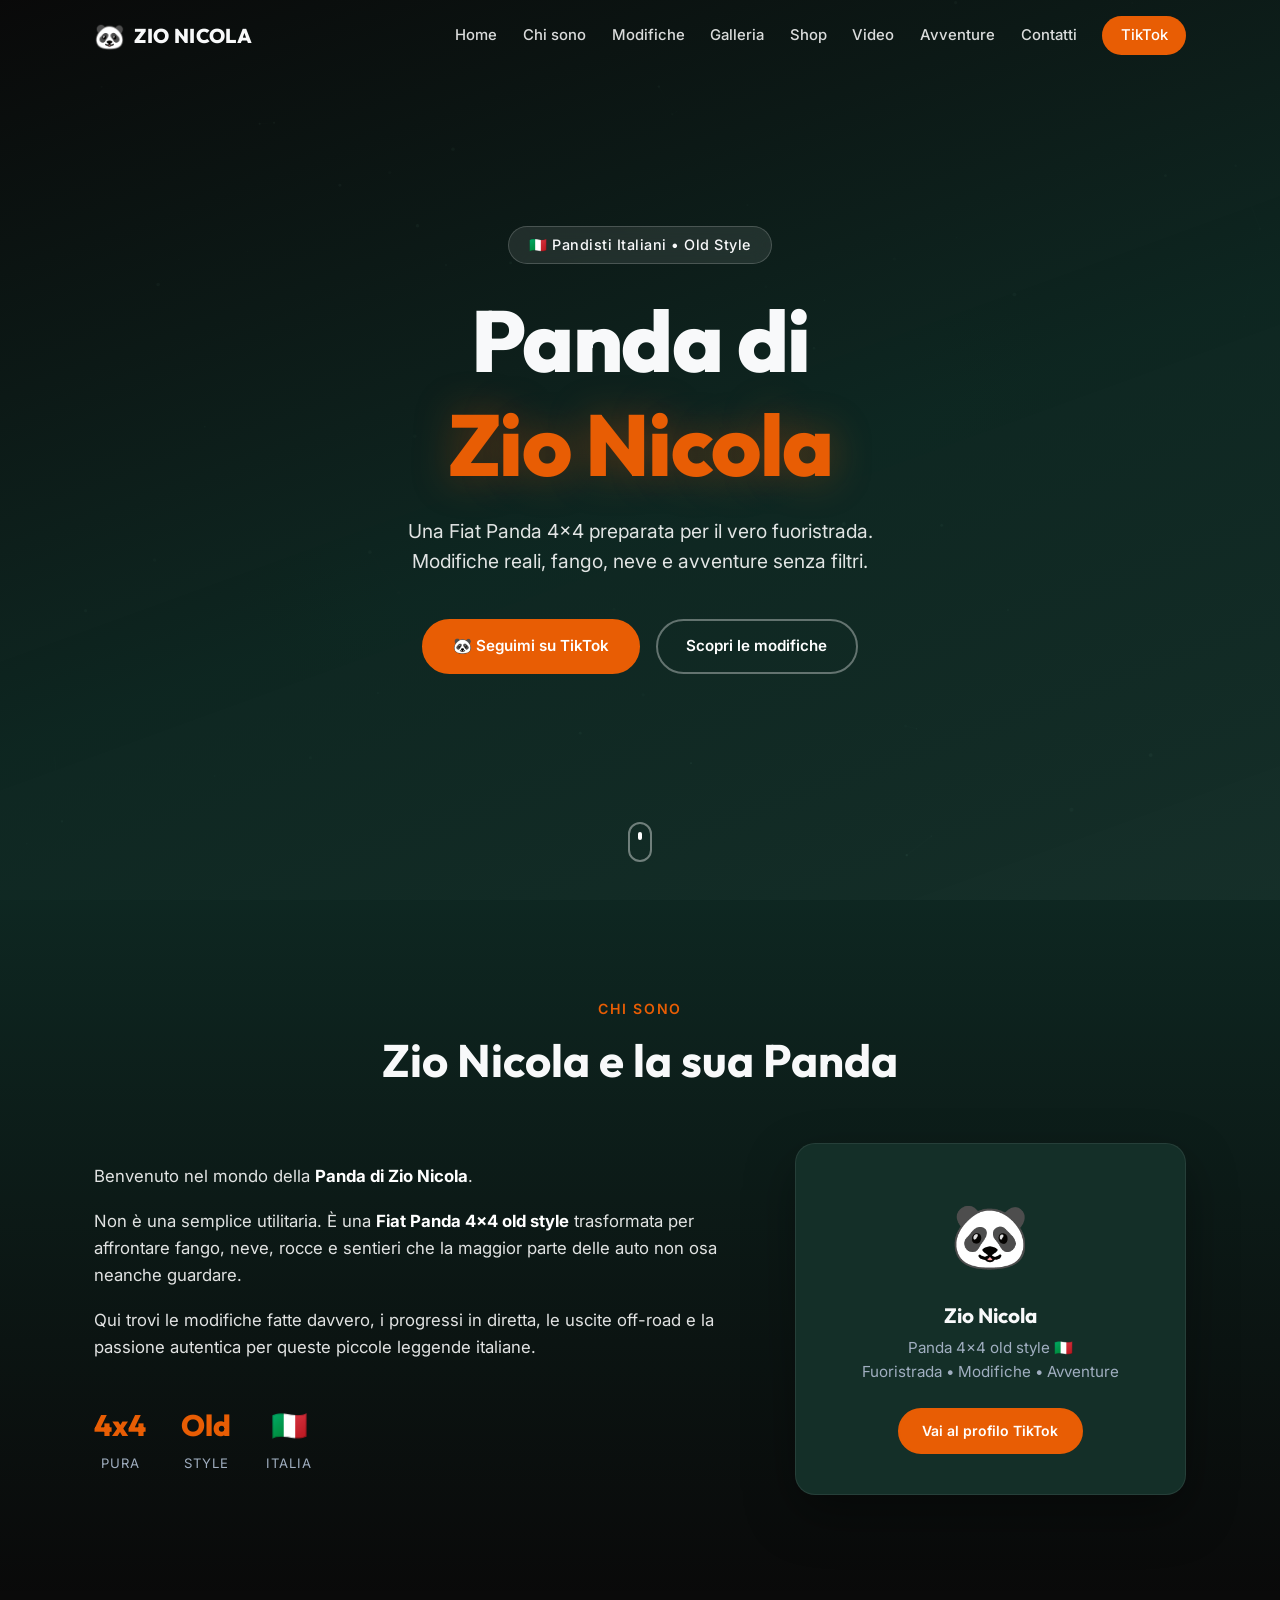
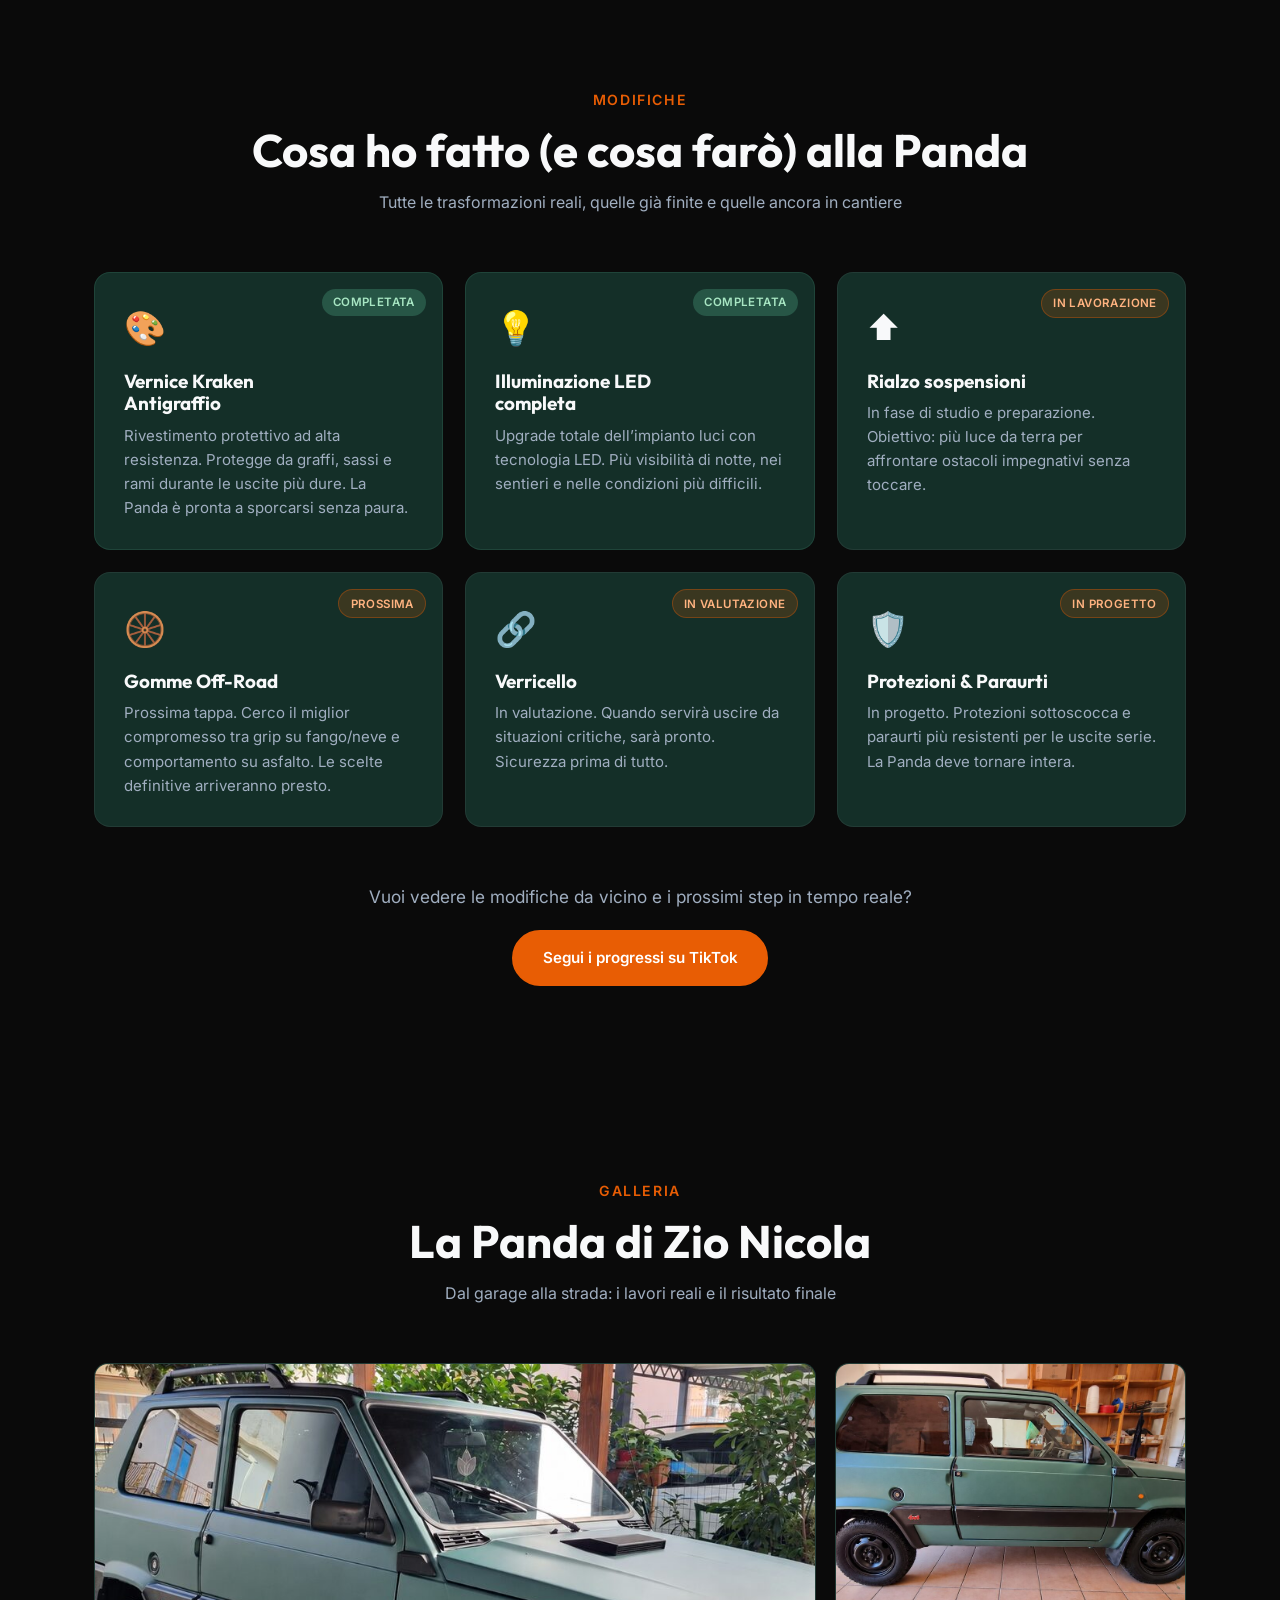
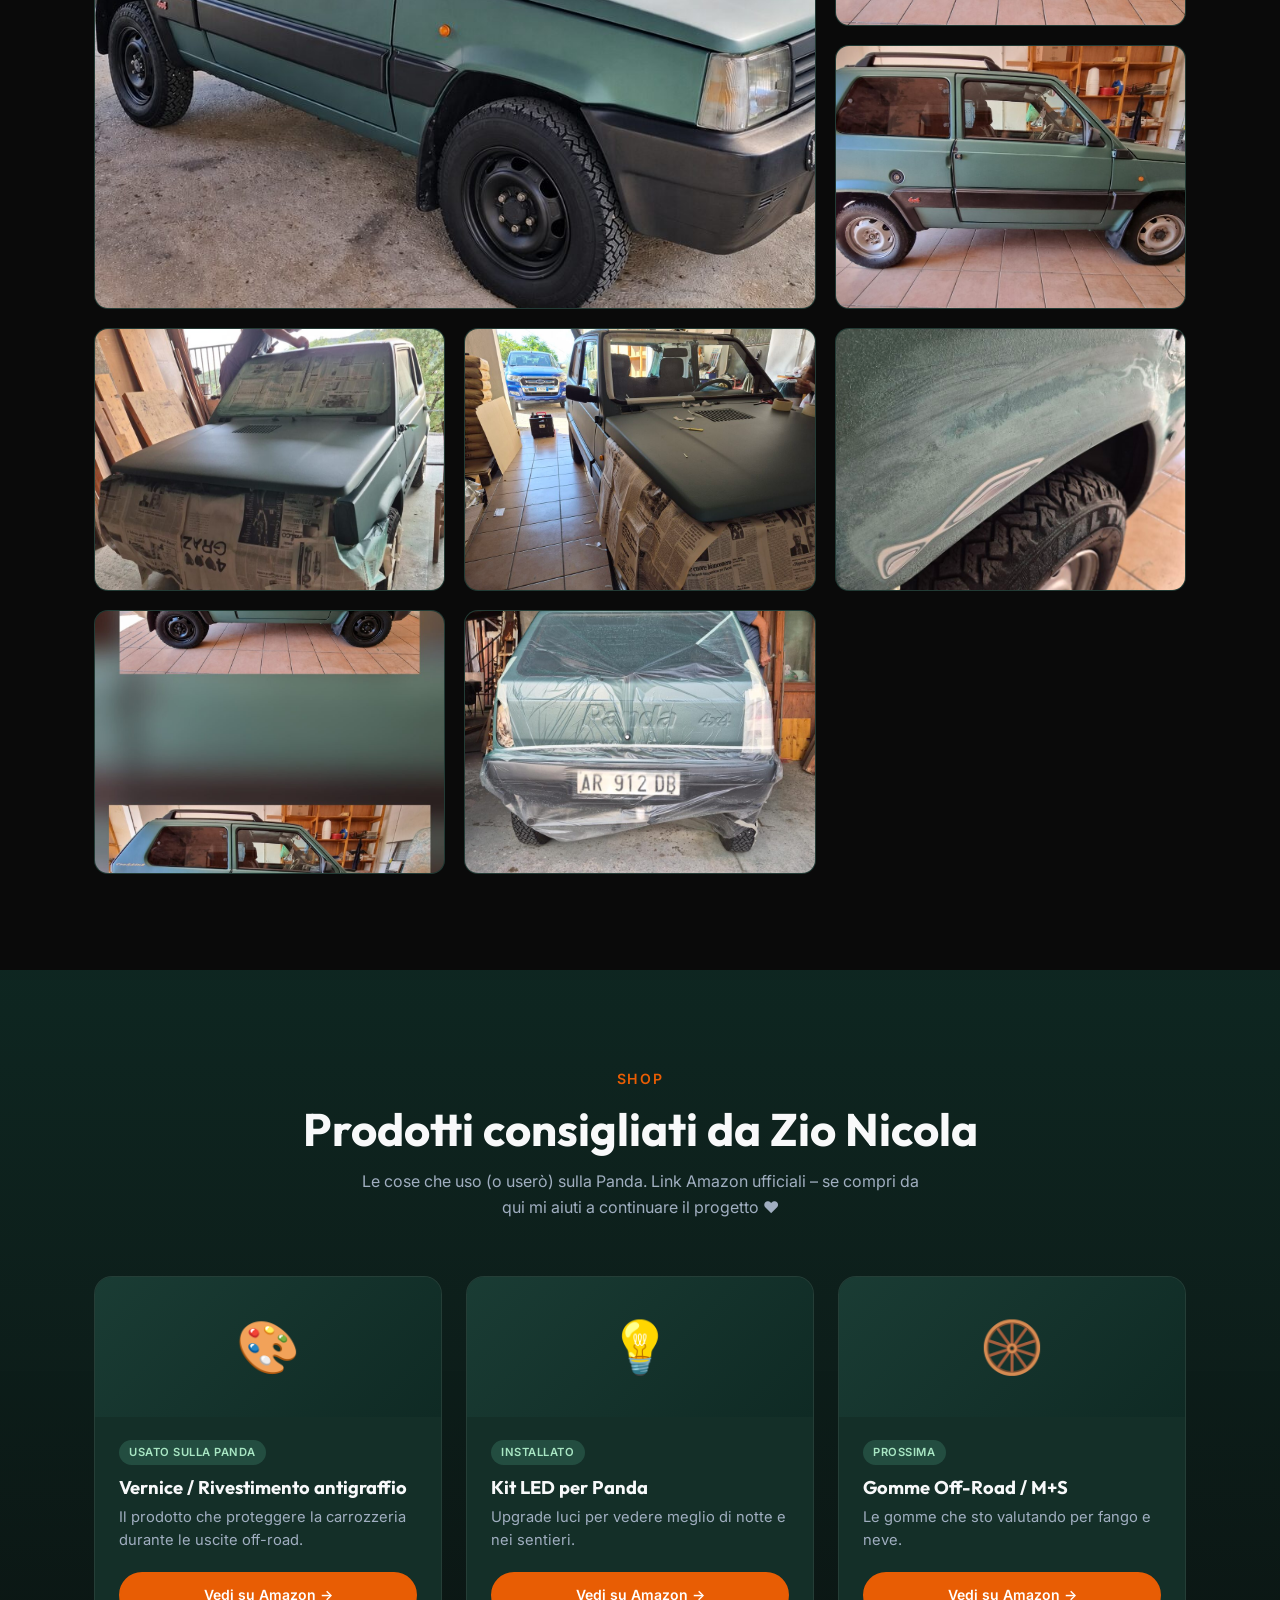
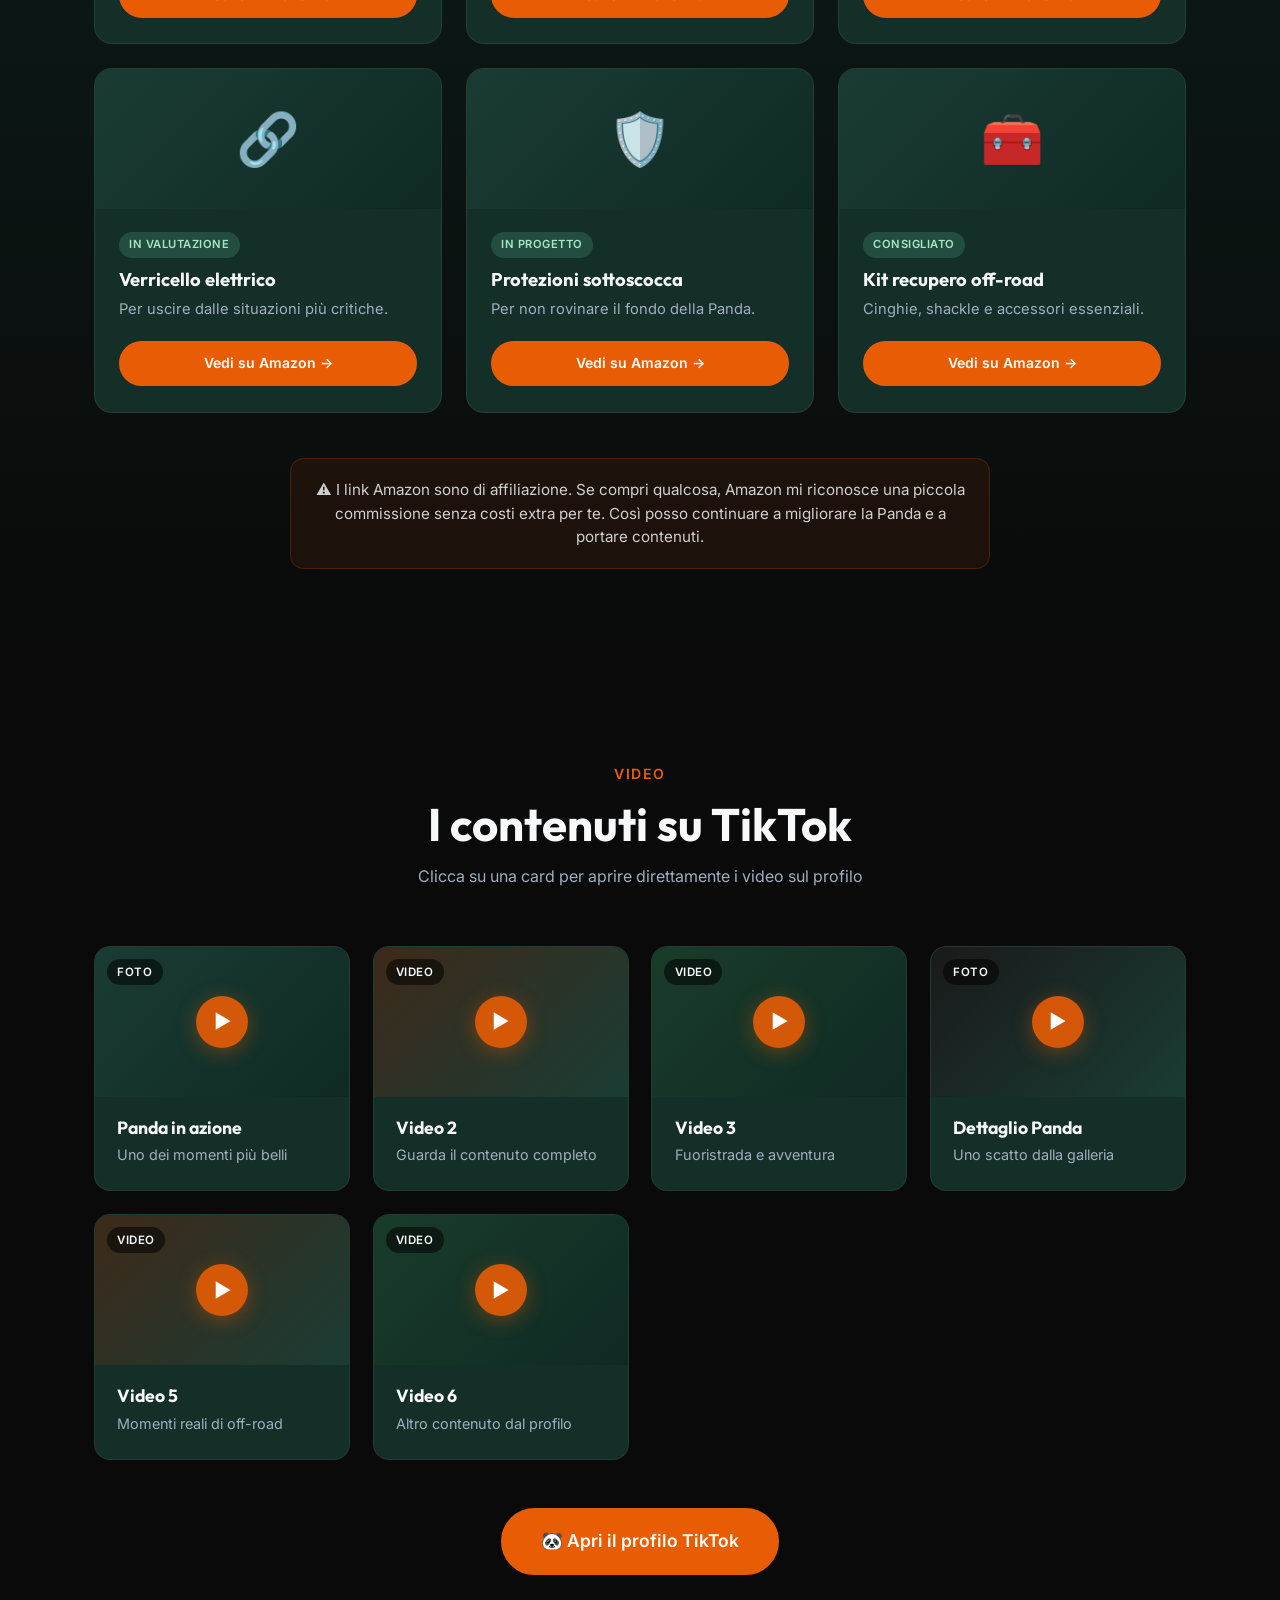
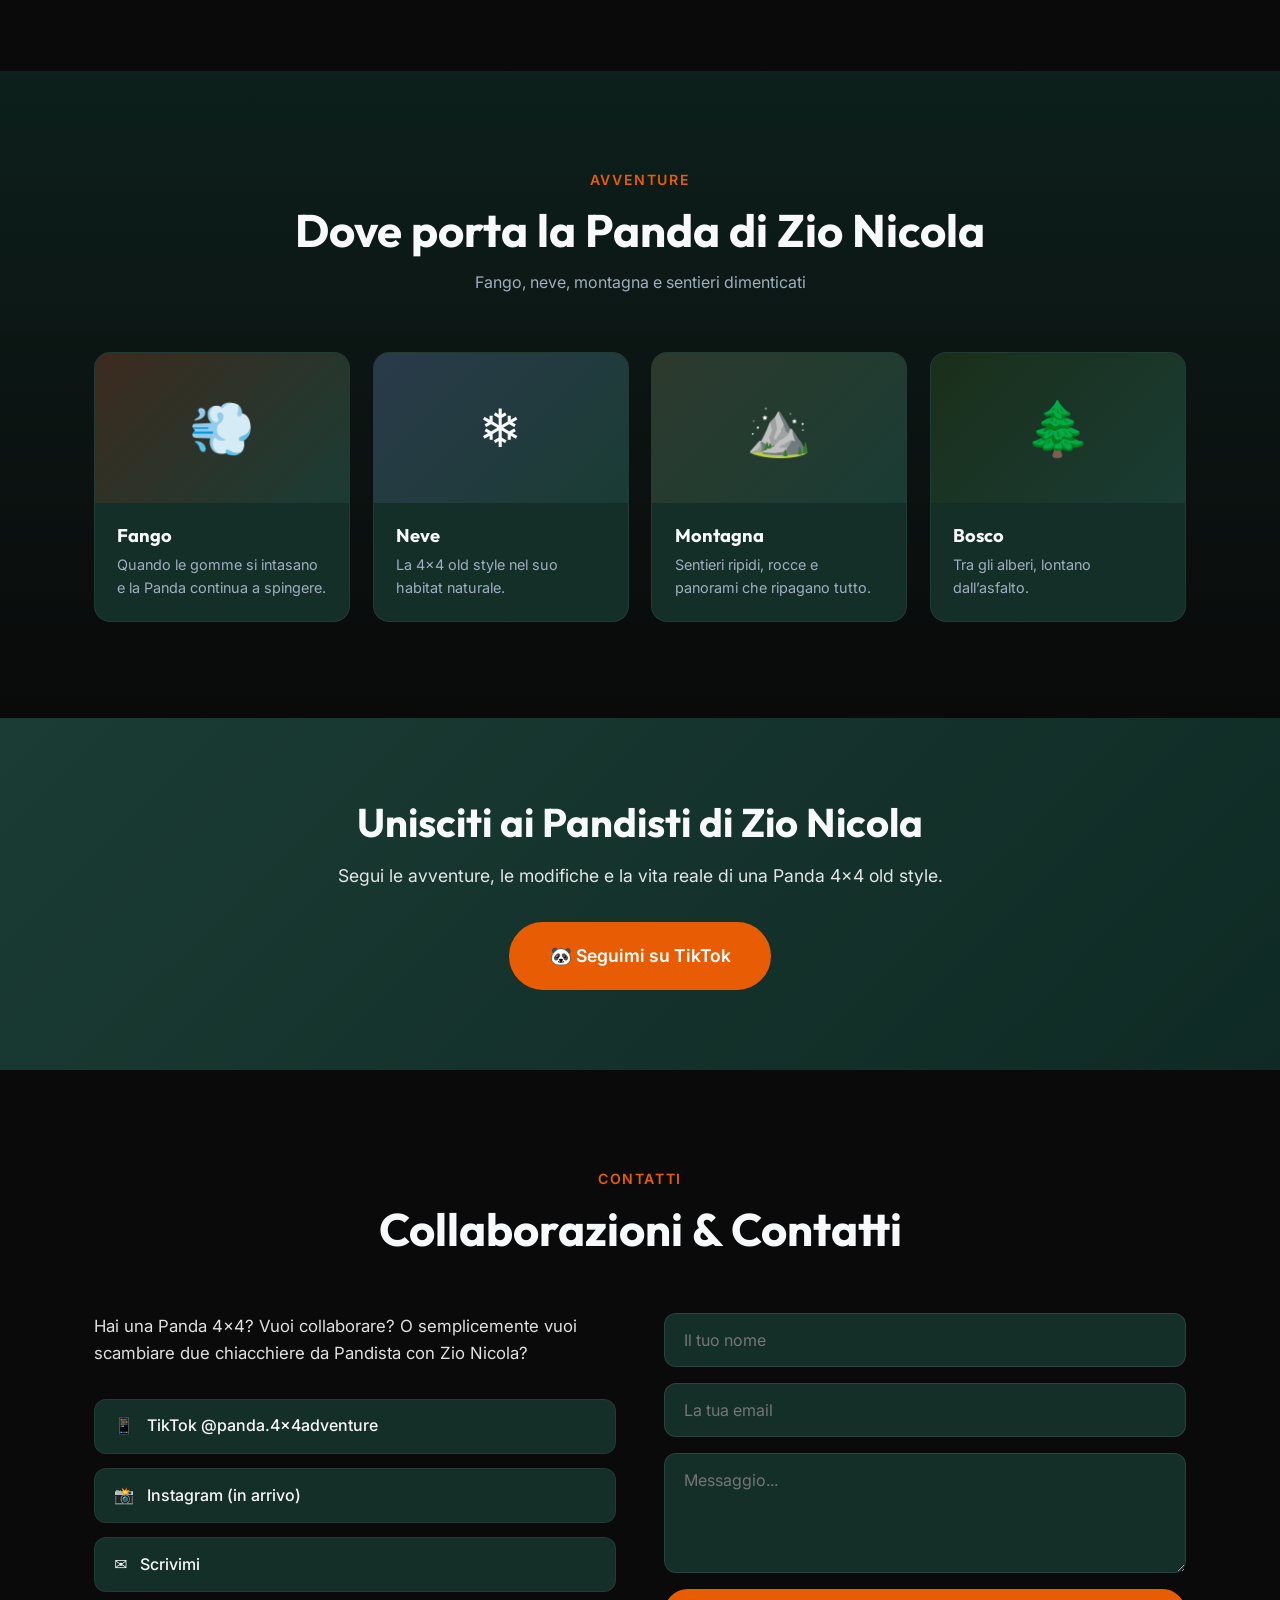
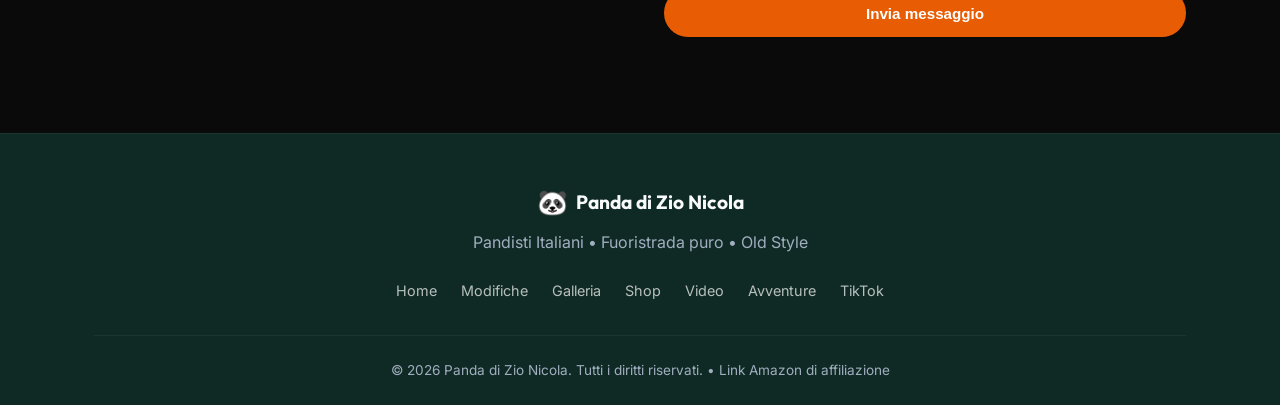
==== index.html @ 2662153f "Panda1" ====
<!DOCTYPE html>
<html lang="it">
<head>
  <meta charset="UTF-8">
  <meta name="viewport" content="width=device-width, initial-scale=1.0">
  <title>Panda di Zio Nicola | Fiat Panda 4x4 Old Style</title>
  <meta name="description" content="La Fiat Panda 4x4 di Zio Nicola – modifiche reali, avventure off-road e passione pura. Seguimi e scopri tutte le trasformazioni.">
  <meta property="og:title" content="Panda di Zio Nicola | Fiat Panda 4x4">
  <meta property="og:description" content="Fuoristrada, modifiche e avventure reali con una Panda 4x4 old style. Pandisti italiani.">
  <meta property="og:type" content="website">
  <meta name="theme-color" content="#0F2A24">
  <link rel="icon" href="assets/favicon.svg" type="image/svg+xml">
  <link rel="preconnect" href="https://fonts.googleapis.com">
  <link rel="preconnect" href="https://fonts.gstatic.com" crossorigin>
  <link href="https://fonts.googleapis.com/css2?family=Inter:wght@400;500;600;700;800&family=Outfit:wght@600;700;800&display=swap" rel="stylesheet">
  <link rel="stylesheet" href="css/style.css">
  <link href="https://unpkg.com/aos@2.3.1/dist/aos.css" rel="stylesheet">
</head>
<body>
  <canvas id="bg-canvas"></canvas>

  <!-- Navbar -->
  <header class="navbar" id="navbar">
    <div class="container nav-container">
      <a href="#home" class="logo">
        <span class="logo-icon">🐼</span>
        <span class="logo-text">ZIO NICOLA</span>
      </a>
      <nav class="nav-links" id="navLinks">
        <a href="#home">Home</a>
        <a href="#about">Chi sono</a>
        <a href="#mods">Modifiche</a>
        <a href="#gallery">Galleria</a>
        <a href="#shop">Shop</a>
        <a href="#videos">Video</a>
        <a href="#adventures">Avventure</a>
        <a href="#contact">Contatti</a>
        <a href="https://www.tiktok.com/@panda.4x4adventure" target="_blank" rel="noopener" class="btn-tiktok">TikTok</a>
      </nav>
      <button class="hamburger" id="hamburger" aria-label="Menu">
        <span></span><span></span><span></span>
      </button>
    </div>
  </header>

  <!-- Hero -->
  <section id="home" class="hero">
    <div class="hero-content" data-aos="fade-up" data-aos-duration="1100">
      <div class="hero-badge">🇮🇹 Pandisti Italiani • Old Style</div>
      <h1>Panda di<br><span>Zio Nicola</span></h1>
      <p class="hero-subtitle">Una Fiat Panda 4x4 preparata per il vero fuoristrada.<br>Modifiche reali, fango, neve e avventure senza filtri.</p>
      <div class="hero-buttons">
        <a href="https://www.tiktok.com/@panda.4x4adventure" target="_blank" rel="noopener" class="btn btn-primary">
          🐼 Seguimi su TikTok
        </a>
        <a href="#mods" class="btn btn-outline">Scopri le modifiche</a>
      </div>
    </div>
    <div class="scroll-indicator">
      <span></span>
    </div>
  </section>

  <!-- About -->
  <section id="about" class="section about">
    <div class="container">
      <div class="section-header" data-aos="fade-up">
        <span class="section-tag">Chi sono</span>
        <h2>Zio Nicola e la sua Panda</h2>
      </div>
      <div class="about-grid">
        <div class="about-text" data-aos="fade-right">
          <p>Benvenuto nel mondo della <strong>Panda di Zio Nicola</strong>.</p>
          <p>Non è una semplice utilitaria. È una <strong>Fiat Panda 4x4 old style</strong> trasformata per affrontare fango, neve, rocce e sentieri che la maggior parte delle auto non osa neanche guardare.</p>
          <p>Qui trovi le modifiche fatte davvero, i progressi in diretta, le uscite off-road e la passione autentica per queste piccole leggende italiane.</p>
          <div class="stats">
            <div class="stat">
              <span class="stat-number">4x4</span>
              <span class="stat-label">Pura</span>
            </div>
            <div class="stat">
              <span class="stat-number">Old</span>
              <span class="stat-label">Style</span>
            </div>
            <div class="stat">
              <span class="stat-number">🇮🇹</span>
              <span class="stat-label">Italia</span>
            </div>
          </div>
        </div>
        <div class="about-card" data-aos="fade-left">
          <div class="about-card-inner">
            <div class="panda-emoji">🐼</div>
            <h3>Zio Nicola</h3>
            <p>Panda 4x4 old style 🇮🇹<br>Fuoristrada • Modifiche • Avventure</p>
            <a href="https://www.tiktok.com/@panda.4x4adventure" target="_blank" rel="noopener" class="btn btn-primary btn-sm">Vai al profilo TikTok</a>
          </div>
        </div>
      </div>
    </div>
  </section>

  <!-- Mods -->
  <section id="mods" class="section mods">
    <div class="container">
      <div class="section-header" data-aos="fade-up">
        <span class="section-tag">Modifiche</span>
        <h2>Cosa ho fatto (e cosa farò) alla Panda</h2>
        <p class="section-desc">Tutte le trasformazioni reali, quelle già finite e quelle ancora in cantiere</p>
      </div>

      <div class="mods-grid">
        <!-- Completate -->
        <div class="mod-card done" data-aos="zoom-in" data-aos-delay="0">
          <div class="mod-status">Completata</div>
          <div class="mod-icon">🎨</div>
          <h3>Vernice Kraken Antigraffio</h3>
          <p>Rivestimento protettivo ad alta resistenza. Protegge da graffi, sassi e rami durante le uscite più dure. La Panda è pronta a sporcarsi senza paura.</p>
        </div>

        <div class="mod-card done" data-aos="zoom-in" data-aos-delay="80">
          <div class="mod-status">Completata</div>
          <div class="mod-icon">💡</div>
          <h3>Illuminazione LED completa</h3>
          <p>Upgrade totale dell’impianto luci con tecnologia LED. Più visibilità di notte, nei sentieri e nelle condizioni più difficili.</p>
        </div>

        <!-- Work in Progress -->
        <div class="mod-card wip" data-aos="zoom-in" data-aos-delay="160">
          <div class="mod-status wip-badge">In lavorazione</div>
          <div class="mod-icon">⬆️</div>
          <h3>Rialzo sospensioni</h3>
          <p>In fase di studio e preparazione. Obiettivo: più luce da terra per affrontare ostacoli impegnativi senza toccare.</p>
        </div>

        <div class="mod-card wip" data-aos="zoom-in" data-aos-delay="0">
          <div class="mod-status wip-badge">Prossima</div>
          <div class="mod-icon">🛞</div>
          <h3>Gomme Off-Road</h3>
          <p>Prossima tappa. Cerco il miglior compromesso tra grip su fango/neve e comportamento su asfalto. Le scelte definitive arriveranno presto.</p>
        </div>

        <div class="mod-card wip" data-aos="zoom-in" data-aos-delay="80">
          <div class="mod-status wip-badge">In valutazione</div>
          <div class="mod-icon">🔗</div>
          <h3>Verricello</h3>
          <p>In valutazione. Quando servirà uscire da situazioni critiche, sarà pronto. Sicurezza prima di tutto.</p>
        </div>

        <div class="mod-card wip" data-aos="zoom-in" data-aos-delay="160">
          <div class="mod-status wip-badge">In progetto</div>
          <div class="mod-icon">🛡️</div>
          <h3>Protezioni & Paraurti</h3>
          <p>In progetto. Protezioni sottoscocca e paraurti più resistenti per le uscite serie. La Panda deve tornare intera.</p>
        </div>
      </div>

      <div class="mods-cta" data-aos="fade-up">
        <p>Vuoi vedere le modifiche da vicino e i prossimi step in tempo reale?</p>
        <a href="https://www.tiktok.com/@panda.4x4adventure" target="_blank" rel="noopener" class="btn btn-primary">Segui i progressi su TikTok</a>
      </div>
    </div>
  </section>

  <!-- Gallery -->
  <section id="gallery" class="section gallery">
    <div class="container">
      <div class="section-header" data-aos="fade-up">
        <span class="section-tag">Galleria</span>
        <h2>La Panda di Zio Nicola</h2>
        <p class="section-desc">Dal garage alla strada: i lavori reali e il risultato finale</p>
      </div>

      <div class="gallery-grid">
        <div class="gallery-item large" data-aos="zoom-in">
          <img src="assets/gallery/finished-front.jpg" alt="Panda 4x4 di Zio Nicola - vista frontale" loading="lazy">
          <div class="gallery-caption">Il risultato finale 💚</div>
        </div>

        <div class="gallery-item" data-aos="zoom-in" data-aos-delay="50">
          <img src="assets/gallery/finished-side-black.jpg" alt="Panda 4x4 laterale cerchi neri" loading="lazy">
          <div class="gallery-caption">Profilo laterale – cerchi neri</div>
        </div>

        <div class="gallery-item" data-aos="zoom-in" data-aos-delay="100">
          <img src="assets/gallery/finished-side-silver.jpg" alt="Panda 4x4 laterale" loading="lazy">
          <div class="gallery-caption">Vista completa</div>
        </div>

        <div class="gallery-item" data-aos="zoom-in" data-aos-delay="0">
          <img src="assets/gallery/zio-working.jpg" alt="Zio Nicola al lavoro sulla Panda" loading="lazy">
          <div class="gallery-caption">Zio Nicola al lavoro</div>
        </div>

        <div class="gallery-item" data-aos="zoom-in" data-aos-delay="50">
          <img src="assets/gallery/process-front.jpg" alt="Verniciatura cofano in corso" loading="lazy">
          <div class="gallery-caption">Verniciatura in corso</div>
        </div>

        <div class="gallery-item" data-aos="zoom-in" data-aos-delay="100">
          <img src="assets/gallery/process-fender.jpg" alt="Dettaglio parafango verniciato" loading="lazy">
          <div class="gallery-caption">Dettaglio parafango</div>
        </div>

        <div class="gallery-item" data-aos="zoom-in" data-aos-delay="0">
          <img src="assets/gallery/wheels-before-after.jpg" alt="Cerchi prima e dopo" loading="lazy">
          <div class="gallery-caption">Cerchi: prima e dopo</div>
        </div>

        <div class="gallery-item" data-aos="zoom-in" data-aos-delay="50">
          <img src="assets/gallery/process-rear.jpg" alt="Posteriore durante i lavori" loading="lazy">
          <div class="gallery-caption">Lavori sul posteriore</div>
        </div>
      </div>
    </div>
  </section>

  <!-- Shop -->
  <section id="shop" class="section shop">
    <div class="container">
      <div class="section-header" data-aos="fade-up">
        <span class="section-tag">Shop</span>
        <h2>Prodotti consigliati da Zio Nicola</h2>
        <p class="section-desc">Le cose che uso (o userò) sulla Panda. Link Amazon ufficiali – se compri da qui mi aiuti a continuare il progetto ❤️</p>
      </div>

      <div class="shop-grid">
        <!-- Placeholder products - user will provide real links -->
        <div class="shop-card" data-aos="fade-up" data-aos-delay="0">
          <div class="shop-img">🎨</div>
          <div class="shop-body">
            <span class="shop-badge">Usato sulla Panda</span>
            <h3>Vernice / Rivestimento antigraffio</h3>
            <p>Il prodotto che proteggere la carrozzeria durante le uscite off-road.</p>
            <a href="#" class="btn btn-primary btn-sm shop-btn" target="_blank" rel="noopener">Vedi su Amazon →</a>
          </div>
        </div>

        <div class="shop-card" data-aos="fade-up" data-aos-delay="80">
          <div class="shop-img">💡</div>
          <div class="shop-body">
            <span class="shop-badge">Installato</span>
            <h3>Kit LED per Panda</h3>
            <p>Upgrade luci per vedere meglio di notte e nei sentieri.</p>
            <a href="#" class="btn btn-primary btn-sm shop-btn" target="_blank" rel="noopener">Vedi su Amazon →</a>
          </div>
        </div>

        <div class="shop-card" data-aos="fade-up" data-aos-delay="160">
          <div class="shop-img">🛞</div>
          <div class="shop-body">
            <span class="shop-badge">Prossima</span>
            <h3>Gomme Off-Road / M+S</h3>
            <p>Le gomme che sto valutando per fango e neve.</p>
            <a href="#" class="btn btn-primary btn-sm shop-btn" target="_blank" rel="noopener">Vedi su Amazon →</a>
          </div>
        </div>

        <div class="shop-card" data-aos="fade-up" data-aos-delay="0">
          <div class="shop-img">🔗</div>
          <div class="shop-body">
            <span class="shop-badge">In valutazione</span>
            <h3>Verricello elettrico</h3>
            <p>Per uscire dalle situazioni più critiche.</p>
            <a href="#" class="btn btn-primary btn-sm shop-btn" target="_blank" rel="noopener">Vedi su Amazon →</a>
          </div>
        </div>

        <div class="shop-card" data-aos="fade-up" data-aos-delay="80">
          <div class="shop-img">🛡️</div>
          <div class="shop-body">
            <span class="shop-badge">In progetto</span>
            <h3>Protezioni sottoscocca</h3>
            <p>Per non rovinare il fondo della Panda.</p>
            <a href="#" class="btn btn-primary btn-sm shop-btn" target="_blank" rel="noopener">Vedi su Amazon →</a>
          </div>
        </div>

        <div class="shop-card" data-aos="fade-up" data-aos-delay="160">
          <div class="shop-img">🧰</div>
          <div class="shop-body">
            <span class="shop-badge">Consigliato</span>
            <h3>Kit recupero off-road</h3>
            <p>Cinghie, shackle e accessori essenziali.</p>
            <a href="#" class="btn btn-primary btn-sm shop-btn" target="_blank" rel="noopener">Vedi su Amazon →</a>
          </div>
        </div>
      </div>

      <div class="shop-note" data-aos="fade-up">
        <p>⚠️ I link Amazon sono di affiliazione. Se compri qualcosa, Amazon mi riconosce una piccola commissione senza costi extra per te. Così posso continuare a migliorare la Panda e a portare contenuti.</p>
      </div>
    </div>
  </section>

  <!-- Videos -->
  <section id="videos" class="section videos">
    <div class="container">
      <div class="section-header" data-aos="fade-up">
        <span class="section-tag">Video</span>
        <h2>I contenuti su TikTok</h2>
        <p class="section-desc">Clicca su una card per aprire direttamente i video sul profilo</p>
      </div>

      <div class="videos-grid">
        <a href="https://www.tiktok.com/@panda.4x4adventure/photo/7677242130263297312" target="_blank" rel="noopener" class="video-card" data-aos="fade-up" data-aos-delay="0">
          <div class="video-thumb">
            <div class="play-btn">▶</div>
            <span class="video-label">Foto</span>
          </div>
          <div class="video-info">
            <h3>Panda in azione</h3>
            <p>Uno dei momenti più belli</p>
          </div>
        </a>

        <a href="https://www.tiktok.com/@panda.4x4adventure/video/7649744994638515478" target="_blank" rel="noopener" class="video-card" data-aos="fade-up" data-aos-delay="50">
          <div class="video-thumb accent">
            <div class="play-btn">▶</div>
            <span class="video-label">Video</span>
          </div>
          <div class="video-info">
            <h3>Video 2</h3>
            <p>Guarda il contenuto completo</p>
          </div>
        </a>

        <a href="https://www.tiktok.com/@panda.4x4adventure/video/7626630460956855574" target="_blank" rel="noopener" class="video-card" data-aos="fade-up" data-aos-delay="100">
          <div class="video-thumb green">
            <div class="play-btn">▶</div>
            <span class="video-label">Video</span>
          </div>
          <div class="video-info">
            <h3>Video 3</h3>
            <p>Fuoristrada e avventura</p>
          </div>
        </a>

        <a href="https://www.tiktok.com/@panda.4x4adventure/photo/7620450794906717462" target="_blank" rel="noopener" class="video-card" data-aos="fade-up" data-aos-delay="150">
          <div class="video-thumb dark">
            <div class="play-btn">▶</div>
            <span class="video-label">Foto</span>
          </div>
          <div class="video-info">
            <h3>Dettaglio Panda</h3>
            <p>Uno scatto dalla galleria</p>
          </div>
        </a>

        <a href="https://www.tiktok.com/@panda.4x4adventure/video/7617865177186192662" target="_blank" rel="noopener" class="video-card" data-aos="fade-up" data-aos-delay="200">
          <div class="video-thumb accent">
            <div class="play-btn">▶</div>
            <span class="video-label">Video</span>
          </div>
          <div class="video-info">
            <h3>Video 5</h3>
            <p>Momenti reali di off-road</p>
          </div>
        </a>

        <a href="https://www.tiktok.com/@panda.4x4adventure/video/7617422055054544150" target="_blank" rel="noopener" class="video-card" data-aos="fade-up" data-aos-delay="250">
          <div class="video-thumb green">
            <div class="play-btn">▶</div>
            <span class="video-label">Video</span>
          </div>
          <div class="video-info">
            <h3>Video 6</h3>
            <p>Altro contenuto dal profilo</p>
          </div>
        </a>
      </div>

      <div class="videos-cta" data-aos="fade-up">
        <a href="https://www.tiktok.com/@panda.4x4adventure" target="_blank" rel="noopener" class="btn btn-primary btn-lg">
          🐼 Apri il profilo TikTok
        </a>
      </div>
    </div>
  </section>

  <!-- Adventures -->
  <section id="adventures" class="section adventures">
    <div class="container">
      <div class="section-header" data-aos="fade-up">
        <span class="section-tag">Avventure</span>
        <h2>Dove porta la Panda di Zio Nicola</h2>
        <p class="section-desc">Fango, neve, montagna e sentieri dimenticati</p>
      </div>
      <div class="adventures-grid">
        <div class="adventure-card" data-aos="fade-up" data-aos-delay="0">
          <div class="adventure-img mud"><span>💨</span></div>
          <div class="adventure-content">
            <h3>Fango</h3>
            <p>Quando le gomme si intasano e la Panda continua a spingere.</p>
          </div>
        </div>
        <div class="adventure-card" data-aos="fade-up" data-aos-delay="100">
          <div class="adventure-img snow"><span>❄️</span></div>
          <div class="adventure-content">
            <h3>Neve</h3>
            <p>La 4x4 old style nel suo habitat naturale.</p>
          </div>
        </div>
        <div class="adventure-card" data-aos="fade-up" data-aos-delay="200">
          <div class="adventure-img mountain"><span>⛰️</span></div>
          <div class="adventure-content">
            <h3>Montagna</h3>
            <p>Sentieri ripidi, rocce e panorami che ripagano tutto.</p>
          </div>
        </div>
        <div class="adventure-card" data-aos="fade-up" data-aos-delay="300">
          <div class="adventure-img forest"><span>🌲</span></div>
          <div class="adventure-content">
            <h3>Bosco</h3>
            <p>Tra gli alberi, lontano dall’asfalto.</p>
          </div>
        </div>
      </div>
    </div>
  </section>

  <!-- CTA -->
  <section class="cta-section">
    <div class="container" data-aos="zoom-in">
      <h2>Unisciti ai Pandisti di Zio Nicola</h2>
      <p>Segui le avventure, le modifiche e la vita reale di una Panda 4x4 old style.</p>
      <a href="https://www.tiktok.com/@panda.4x4adventure" target="_blank" rel="noopener" class="btn btn-primary btn-lg">
        🐼 Seguimi su TikTok
      </a>
    </div>
  </section>

  <!-- Contact -->
  <section id="contact" class="section contact">
    <div class="container">
      <div class="section-header" data-aos="fade-up">
        <span class="section-tag">Contatti</span>
        <h2>Collaborazioni & Contatti</h2>
      </div>
      <div class="contact-grid">
        <div class="contact-info" data-aos="fade-right">
          <p>Hai una Panda 4x4? Vuoi collaborare? O semplicemente vuoi scambiare due chiacchiere da Pandista con Zio Nicola?</p>
          <div class="contact-links">
            <a href="https://www.tiktok.com/@panda.4x4adventure" target="_blank" rel="noopener" class="contact-link">
              <span>📱</span> TikTok @panda.4x4adventure
            </a>
            <a href="#" class="contact-link">
              <span>📸</span> Instagram (in arrivo)
            </a>
            <a href="mailto:tuoemail@example.com" class="contact-link">
              <span>✉️</span> Scrivimi
            </a>
          </div>
        </div>
        <form class="contact-form" data-aos="fade-left" onsubmit="handleSubmit(event)">
          <input type="text" placeholder="Il tuo nome" required>
          <input type="email" placeholder="La tua email" required>
          <textarea placeholder="Messaggio..." rows="4" required></textarea>
          <button type="submit" class="btn btn-primary">Invia messaggio</button>
        </form>
      </div>
    </div>
  </section>

  <!-- Footer -->
  <footer class="footer">
    <div class="container">
      <div class="footer-content">
        <div class="footer-brand">
          <span class="logo-icon">🐼</span>
          <span>Panda di Zio Nicola</span>
        </div>
        <p>Pandisti Italiani • Fuoristrada puro • Old Style</p>
        <div class="footer-links">
          <a href="#home">Home</a>
          <a href="#mods">Modifiche</a>
          <a href="#gallery">Galleria</a>
          <a href="#shop">Shop</a>
          <a href="#videos">Video</a>
          <a href="#adventures">Avventure</a>
          <a href="https://www.tiktok.com/@panda.4x4adventure" target="_blank" rel="noopener">TikTok</a>
        </div>
      </div>
      <div class="footer-bottom">
        <p>© 2026 Panda di Zio Nicola. Tutti i diritti riservati. • Link Amazon di affiliazione</p>
      </div>
    </div>
  </footer>

  <script src="https://unpkg.com/aos@2.3.1/dist/aos.js"></script>
  <script src="js/script.js"></script>
</body>
</html>
---- css/style.css ----
/* ===== RESET & BASE ===== */
*, *::before, *::after {
  margin: 0;
  padding: 0;
  box-sizing: border-box;
}

:root {
  --green: #1A3C34;
  --green-light: #2A5A4A;
  --green-dark: #0F2A24;
  --accent: #E85D04;
  --accent-hover: #d44f00;
  --accent-soft: rgba(232, 93, 4, 0.15);
  --white: #F8F9FA;
  --gray: #A0AEC0;
  --black: #0A0A0A;
  --card-bg: #142F28;
  --card-hover: #1a3a32;
  --transition: all 0.3s cubic-bezier(0.4, 0, 0.2, 1);
}

html {
  scroll-behavior: smooth;
  font-size: 16px;
}

body {
  font-family: 'Inter', system-ui, sans-serif;
  background: var(--black);
  color: var(--white);
  line-height: 1.6;
  overflow-x: hidden;
  position: relative;
}

#bg-canvas {
  position: fixed;
  top: 0;
  left: 0;
  width: 100%;
  height: 100%;
  z-index: -1;
  pointer-events: none;
  opacity: 0.45;
}

.container {
  width: 100%;
  max-width: 1140px;
  margin: 0 auto;
  padding: 0 1.5rem;
}

a {
  text-decoration: none;
  color: inherit;
  transition: var(--transition);
}

h1, h2, h3 {
  font-family: 'Outfit', sans-serif;
  font-weight: 700;
  line-height: 1.2;
}

/* ===== BUTTONS ===== */
.btn {
  display: inline-flex;
  align-items: center;
  justify-content: center;
  gap: 0.5rem;
  padding: 0.85rem 1.8rem;
  border-radius: 50px;
  font-weight: 600;
  font-size: 0.95rem;
  border: 2px solid transparent;
  cursor: pointer;
  transition: var(--transition);
}

.btn-primary {
  background: var(--accent);
  color: white;
  border-color: var(--accent);
}

.btn-primary:hover {
  background: var(--accent-hover);
  transform: translateY(-2px);
  box-shadow: 0 8px 25px rgba(232, 93, 4, 0.4);
}

.btn-outline {
  background: transparent;
  color: white;
  border-color: rgba(255,255,255,0.35);
}

.btn-outline:hover {
  background: rgba(255,255,255,0.1);
  border-color: white;
}

.btn-sm {
  padding: 0.6rem 1.4rem;
  font-size: 0.875rem;
}

.btn-lg {
  padding: 1.1rem 2.4rem;
  font-size: 1.1rem;
}

/* ===== NAVBAR ===== */
.navbar {
  position: fixed;
  top: 0;
  left: 0;
  width: 100%;
  z-index: 1000;
  padding: 1rem 0;
  transition: var(--transition);
  background: transparent;
}

.navbar.scrolled {
  background: rgba(10, 10, 10, 0.94);
  backdrop-filter: blur(16px);
  box-shadow: 0 4px 30px rgba(0,0,0,0.45);
  padding: 0.65rem 0;
}

.nav-container {
  display: flex;
  align-items: center;
  justify-content: space-between;
}

.logo {
  display: flex;
  align-items: center;
  gap: 0.55rem;
  font-family: 'Outfit', sans-serif;
  font-weight: 800;
  font-size: 1.25rem;
  letter-spacing: 0.4px;
}

.logo-icon {
  font-size: 1.55rem;
}

.nav-links {
  display: flex;
  align-items: center;
  gap: 1.6rem;
}

.nav-links a {
  font-size: 0.93rem;
  font-weight: 500;
  color: rgba(255,255,255,0.85);
  position: relative;
}

.nav-links a:not(.btn-tiktok)::after {
  content: '';
  position: absolute;
  bottom: -4px;
  left: 0;
  width: 0;
  height: 2px;
  background: var(--accent);
  transition: var(--transition);
}

.nav-links a:not(.btn-tiktok):hover::after {
  width: 100%;
}

.nav-links a:hover {
  color: white;
}

.btn-tiktok {
  background: var(--accent);
  padding: 0.48rem 1.15rem;
  border-radius: 50px;
  font-weight: 600;
  color: white !important;
}

.btn-tiktok:hover {
  background: var(--accent-hover);
  transform: translateY(-1px);
}

.hamburger {
  display: none;
  flex-direction: column;
  gap: 5px;
  background: none;
  border: none;
  cursor: pointer;
  padding: 5px;
  z-index: 1001;
}

.hamburger span {
  width: 24px;
  height: 2px;
  background: white;
  transition: var(--transition);
}

.hamburger.active span:nth-child(1) {
  transform: rotate(45deg) translate(5px, 5px);
}

.hamburger.active span:nth-child(2) {
  opacity: 0;
}

.hamburger.active span:nth-child(3) {
  transform: rotate(-45deg) translate(5px, -5px);
}

/* ===== HERO ===== */
.hero {
  position: relative;
  min-height: 100vh;
  display: flex;
  align-items: center;
  justify-content: center;
  text-align: center;
  background: linear-gradient(160deg, rgba(10,10,10,0.82) 0%, rgba(15,42,36,0.9) 55%, rgba(26,60,52,0.75) 100%);
  overflow: hidden;
}

.hero-content {
  position: relative;
  z-index: 2;
  max-width: 820px;
  padding: 0 1.5rem;
}

.hero-badge {
  display: inline-block;
  background: rgba(255,255,255,0.09);
  backdrop-filter: blur(10px);
  border: 1px solid rgba(255,255,255,0.18);
  padding: 0.4rem 1.25rem;
  border-radius: 50px;
  font-size: 0.9rem;
  font-weight: 500;
  margin-bottom: 1.6rem;
  letter-spacing: 0.5px;
}

.hero h1 {
  font-size: clamp(3rem, 8vw, 5.4rem);
  font-weight: 800;
  margin-bottom: 1.2rem;
  letter-spacing: -1.5px;
}

.hero h1 span {
  color: var(--accent);
  text-shadow: 0 0 40px rgba(232, 93, 4, 0.35);
}

.hero-subtitle {
  font-size: 1.2rem;
  color: rgba(255,255,255,0.88);
  margin-bottom: 2.6rem;
  max-width: 520px;
  margin-left: auto;
  margin-right: auto;
}

.hero-buttons {
  display: flex;
  gap: 1rem;
  justify-content: center;
  flex-wrap: wrap;
}

.scroll-indicator {
  position: absolute;
  bottom: 2.4rem;
  left: 50%;
  transform: translateX(-50%);
  z-index: 2;
}

.scroll-indicator span {
  display: block;
  width: 24px;
  height: 40px;
  border: 2px solid rgba(255,255,255,0.4);
  border-radius: 20px;
  position: relative;
}

.scroll-indicator span::before {
  content: '';
  position: absolute;
  top: 8px;
  left: 50%;
  transform: translateX(-50%);
  width: 4px;
  height: 8px;
  background: white;
  border-radius: 2px;
  animation: scroll 1.8s infinite;
}

@keyframes scroll {
  0% { opacity: 1; top: 8px; }
  100% { opacity: 0; top: 22px; }
}

/* ===== SECTIONS ===== */
.section {
  padding: 6rem 0;
  position: relative;
}

.section-header {
  text-align: center;
  margin-bottom: 3.5rem;
}

.section-tag {
  display: inline-block;
  color: var(--accent);
  font-weight: 600;
  font-size: 0.88rem;
  letter-spacing: 1.6px;
  text-transform: uppercase;
  margin-bottom: 0.75rem;
}

.section-header h2 {
  font-size: clamp(2rem, 5vw, 2.85rem);
  margin-bottom: 0.75rem;
}

.section-desc {
  color: var(--gray);
  max-width: 560px;
  margin: 0 auto;
}

/* ===== ABOUT ===== */
.about {
  background: linear-gradient(180deg, rgba(15,42,36,0.92) 0%, rgba(10,10,10,0.95) 100%);
}

.about-grid {
  display: grid;
  grid-template-columns: 1.25fr 0.75fr;
  gap: 3rem;
  align-items: center;
}

.about-text p {
  margin-bottom: 1.15rem;
  color: rgba(255,255,255,0.88);
  font-size: 1.05rem;
}

.about-text strong {
  color: white;
}

.stats {
  display: flex;
  gap: 2.2rem;
  margin-top: 2.6rem;
}

.stat {
  text-align: center;
}

.stat-number {
  display: block;
  font-family: 'Outfit', sans-serif;
  font-size: 1.85rem;
  font-weight: 800;
  color: var(--accent);
}

.stat-label {
  font-size: 0.82rem;
  color: var(--gray);
  text-transform: uppercase;
  letter-spacing: 1px;
}

.about-card {
  background: var(--card-bg);
  border-radius: 20px;
  padding: 2.5rem;
  text-align: center;
  border: 1px solid rgba(255,255,255,0.08);
  box-shadow: 0 20px 50px rgba(0,0,0,0.35);
}

.panda-emoji {
  font-size: 4rem;
  margin-bottom: 1rem;
  animation: bounce 2.6s infinite;
}

@keyframes bounce {
  0%, 100% { transform: translateY(0); }
  50% { transform: translateY(-11px); }
}

.about-card h3 {
  font-size: 1.3rem;
  margin-bottom: 0.5rem;
}

.about-card p {
  color: var(--gray);
  margin-bottom: 1.5rem;
  font-size: 0.95rem;
}

/* ===== MODS ===== */
.mods {
  background: var(--black);
}

.mods-grid {
  display: grid;
  grid-template-columns: repeat(auto-fit, minmax(290px, 1fr));
  gap: 1.4rem;
}

.mod-card {
  background: var(--card-bg);
  border: 1px solid rgba(255,255,255,0.06);
  border-radius: 16px;
  padding: 1.8rem;
  position: relative;
  transition: var(--transition);
  overflow: hidden;
}

.mod-card:hover {
  transform: translateY(-6px);
  border-color: rgba(232, 93, 4, 0.35);
  box-shadow: 0 16px 40px rgba(0,0,0,0.4);
  background: var(--card-hover);
}

.mod-card.done {
  border-color: rgba(42, 90, 74, 0.5);
}

.mod-status {
  position: absolute;
  top: 1rem;
  right: 1rem;
  font-size: 0.72rem;
  font-weight: 600;
  letter-spacing: 0.4px;
  text-transform: uppercase;
  background: rgba(42, 90, 74, 0.9);
  color: #a8e6c3;
  padding: 0.28rem 0.7rem;
  border-radius: 50px;
}

.mod-status.wip-badge {
  background: rgba(232, 93, 4, 0.18);
  color: #ffb380;
  border: 1px solid rgba(232, 93, 4, 0.35);
}

.mod-icon {
  font-size: 2.1rem;
  margin-bottom: 0.9rem;
}

.mod-card h3 {
  font-size: 1.18rem;
  margin-bottom: 0.55rem;
  padding-right: 5.5rem;
}

.mod-card p {
  color: var(--gray);
  font-size: 0.94rem;
}

.mods-cta {
  text-align: center;
  margin-top: 3.5rem;
}

.mods-cta p {
  color: var(--gray);
  margin-bottom: 1.2rem;
  font-size: 1.08rem;
}

/* ===== SHOP ===== */
.shop {
  background: linear-gradient(180deg, rgba(15,42,36,0.88) 0%, rgba(10,10,10,0.96) 100%);
}

.shop-grid {
  display: grid;
  grid-template-columns: repeat(auto-fit, minmax(280px, 1fr));
  gap: 1.5rem;
}

.shop-card {
  background: var(--card-bg);
  border-radius: 18px;
  overflow: hidden;
  border: 1px solid rgba(255,255,255,0.07);
  transition: var(--transition);
  display: flex;
  flex-direction: column;
}

.shop-card:hover {
  transform: translateY(-7px);
  border-color: rgba(232, 93, 4, 0.4);
  box-shadow: 0 18px 45px rgba(0,0,0,0.45);
}

.shop-img {
  height: 140px;
  background: linear-gradient(135deg, #1A3C34, #0F2A24);
  display: flex;
  align-items: center;
  justify-content: center;
  font-size: 3.2rem;
}

.shop-body {
  padding: 1.4rem 1.5rem 1.6rem;
  flex: 1;
  display: flex;
  flex-direction: column;
}

.shop-badge {
  display: inline-block;
  font-size: 0.7rem;
  font-weight: 600;
  letter-spacing: 0.5px;
  text-transform: uppercase;
  color: #a8e6c3;
  background: rgba(42, 90, 74, 0.7);
  padding: 0.25rem 0.65rem;
  border-radius: 50px;
  margin-bottom: 0.7rem;
  width: fit-content;
}

.shop-body h3 {
  font-size: 1.15rem;
  margin-bottom: 0.45rem;
}

.shop-body p {
  color: var(--gray);
  font-size: 0.92rem;
  margin-bottom: 1.2rem;
  flex: 1;
}

.shop-btn {
  width: 100%;
}

.shop-note {
  margin-top: 2.8rem;
  text-align: center;
  max-width: 700px;
  margin-left: auto;
  margin-right: auto;
  background: rgba(232, 93, 4, 0.08);
  border: 1px solid rgba(232, 93, 4, 0.2);
  border-radius: 14px;
  padding: 1.2rem 1.5rem;
}

.shop-note p {
  color: rgba(255,255,255,0.8);
  font-size: 0.95rem;
  line-height: 1.55;
}

/* ===== VIDEOS ===== */
.videos {
  background: var(--black);
}

.videos-grid {
  display: grid;
  grid-template-columns: repeat(auto-fit, minmax(240px, 1fr));
  gap: 1.4rem;
}

.video-card {
  background: var(--card-bg);
  border-radius: 16px;
  overflow: hidden;
  border: 1px solid rgba(255,255,255,0.06);
  transition: var(--transition);
  display: block;
}

.video-card:hover {
  transform: translateY(-7px);
  border-color: rgba(232, 93, 4, 0.4);
  box-shadow: 0 18px 40px rgba(0,0,0,0.45);
}

.video-thumb {
  height: 150px;
  background: linear-gradient(135deg, #1A3C34, #0F2A24);
  display: flex;
  align-items: center;
  justify-content: center;
  position: relative;
}

.video-thumb.accent {
  background: linear-gradient(135deg, #3d2a1a, #1A3C34);
}

.video-thumb.green {
  background: linear-gradient(135deg, #1a3c2a, #0F2A24);
}

.video-thumb.dark {
  background: linear-gradient(135deg, #1a1a1a, #1A3C34);
}

.play-btn {
  width: 52px;
  height: 52px;
  background: rgba(232, 93, 4, 0.9);
  border-radius: 50%;
  display: flex;
  align-items: center;
  justify-content: center;
  font-size: 1.2rem;
  color: white;
  transition: var(--transition);
  box-shadow: 0 4px 20px rgba(232, 93, 4, 0.4);
}

.video-card:hover .play-btn {
  transform: scale(1.12);
  background: var(--accent);
}

.video-label {
  position: absolute;
  top: 12px;
  left: 12px;
  font-size: 0.72rem;
  font-weight: 600;
  letter-spacing: 0.5px;
  text-transform: uppercase;
  background: rgba(0,0,0,0.55);
  padding: 0.25rem 0.65rem;
  border-radius: 50px;
}

.video-info {
  padding: 1.25rem 1.4rem 1.5rem;
}

.video-info h3 {
  font-size: 1.1rem;
  margin-bottom: 0.35rem;
}

.video-info p {
  color: var(--gray);
  font-size: 0.9rem;
}

.videos-cta {
  text-align: center;
  margin-top: 3rem;
}

/* ===== ADVENTURES ===== */
.adventures {
  background: linear-gradient(180deg, rgba(15,42,36,0.7) 0%, rgba(10,10,10,0.95) 100%);
}

.adventures-grid {
  display: grid;
  grid-template-columns: repeat(auto-fit, minmax(240px, 1fr));
  gap: 1.4rem;
}

.adventure-card {
  background: var(--card-bg);
  border-radius: 16px;
  overflow: hidden;
  border: 1px solid rgba(255,255,255,0.06);
  transition: var(--transition);
}

.adventure-card:hover {
  transform: translateY(-6px);
  box-shadow: 0 15px 40px rgba(0,0,0,0.4);
}

.adventure-img {
  height: 150px;
  display: flex;
  align-items: center;
  justify-content: center;
  font-size: 3.3rem;
}

.adventure-img.mud { background: linear-gradient(135deg, #3d2b1f, #1a3c34); }
.adventure-img.snow { background: linear-gradient(135deg, #2a3a4a, #1a3c34); }
.adventure-img.mountain { background: linear-gradient(135deg, #2d3a2d, #1a3c34); }
.adventure-img.forest { background: linear-gradient(135deg, #1a2f1a, #1a3c34); }

.adventure-content {
  padding: 1.4rem;
}

.adventure-content h3 {
  font-size: 1.15rem;
  margin-bottom: 0.35rem;
}

.adventure-content p {
  color: var(--gray);
  font-size: 0.9rem;
}

/* ===== CTA ===== */
.cta-section {
  padding: 5rem 0;
  background: linear-gradient(135deg, var(--green) 0%, var(--green-dark) 100%);
  text-align: center;
}

.cta-section h2 {
  font-size: clamp(1.8rem, 4vw, 2.5rem);
  margin-bottom: 1rem;
}

.cta-section p {
  color: rgba(255,255,255,0.88);
  margin-bottom: 2rem;
  font-size: 1.1rem;
}

/* ===== CONTACT ===== */
.contact {
  background: var(--black);
}

.contact-grid {
  display: grid;
  grid-template-columns: 1fr 1fr;
  gap: 3rem;
  align-items: start;
}

.contact-info p {
  color: rgba(255,255,255,0.88);
  margin-bottom: 2rem;
  font-size: 1.05rem;
}

.contact-links {
  display: flex;
  flex-direction: column;
  gap: 0.9rem;
}

.contact-link {
  display: flex;
  align-items: center;
  gap: 0.8rem;
  font-weight: 500;
  padding: 0.85rem 1.2rem;
  background: var(--card-bg);
  border-radius: 12px;
  border: 1px solid rgba(255,255,255,0.06);
  transition: var(--transition);
}

.contact-link:hover {
  border-color: var(--accent);
  transform: translateX(5px);
}

.contact-form {
  display: flex;
  flex-direction: column;
  gap: 1rem;
}

.contact-form input,
.contact-form textarea {
  background: var(--card-bg);
  border: 1px solid rgba(255,255,255,0.1);
  border-radius: 12px;
  padding: 1rem 1.2rem;
  color: white;
  font-family: inherit;
  font-size: 1rem;
  transition: var(--transition);
  outline: none;
}

.contact-form input:focus,
.contact-form textarea:focus {
  border-color: var(--accent);
}

.contact-form textarea {
  resize: vertical;
  min-height: 120px;
}

/* ===== FOOTER ===== */
.footer {
  background: var(--green-dark);
  padding: 3rem 0 1.5rem;
  border-top: 1px solid rgba(255,255,255,0.05);
}

.footer-content {
  text-align: center;
  margin-bottom: 2rem;
}

.footer-brand {
  display: flex;
  align-items: center;
  justify-content: center;
  gap: 0.5rem;
  font-family: 'Outfit', sans-serif;
  font-weight: 700;
  font-size: 1.2rem;
  margin-bottom: 0.5rem;
}

.footer-content > p {
  color: var(--gray);
  margin-bottom: 1.5rem;
}

.footer-links {
  display: flex;
  justify-content: center;
  gap: 1.5rem;
  flex-wrap: wrap;
}

.footer-links a {
  color: rgba(255,255,255,0.7);
  font-size: 0.9rem;
}

.footer-links a:hover {
  color: var(--accent);
}

.footer-bottom {
  text-align: center;
  padding-top: 1.5rem;
  border-top: 1px solid rgba(255,255,255,0.05);
}

.footer-bottom p {
  color: var(--gray);
  font-size: 0.85rem;
}


/* ===== GALLERY ===== */
.gallery {
  background: var(--black);
}

.gallery-grid {
  display: grid;
  grid-template-columns: repeat(3, 1fr);
  gap: 1.2rem;
}

.gallery-item {
  position: relative;
  border-radius: 14px;
  overflow: hidden;
  aspect-ratio: 4/3;
  border: 1px solid rgba(255,255,255,0.06);
  transition: var(--transition);
  background: var(--card-bg);
}

.gallery-item.large {
  grid-column: span 2;
  grid-row: span 2;
  aspect-ratio: auto;
  min-height: 420px;
}

.gallery-item img {
  width: 100%;
  height: 100%;
  object-fit: cover;
  display: block;
  transition: transform 0.5s ease;
}

.gallery-item:hover {
  border-color: rgba(232, 93, 4, 0.4);
  box-shadow: 0 12px 35px rgba(0,0,0,0.4);
}

.gallery-item:hover img {
  transform: scale(1.05);
}

.gallery-caption {
  position: absolute;
  bottom: 0;
  left: 0;
  right: 0;
  padding: 0.9rem 1.1rem;
  background: linear-gradient(transparent, rgba(0,0,0,0.85));
  font-size: 0.9rem;
  font-weight: 500;
  color: white;
  opacity: 0;
  transform: translateY(8px);
  transition: var(--transition);
}

.gallery-item:hover .gallery-caption {
  opacity: 1;
  transform: translateY(0);
}

/* ===== RESPONSIVE ===== */
@media (max-width: 900px) {
  .about-grid,
  .contact-grid {
    grid-template-columns: 1fr;
  }
  .about-card {
    max-width: 360px;
    margin: 0 auto;
  }
  .gallery-grid {
    grid-template-columns: repeat(2, 1fr);
  }
  .gallery-item.large {
    grid-column: span 2;
    grid-row: span 1;
    min-height: 280px;
  }
}

@media (max-width: 768px) {
  .gallery-grid {
    grid-template-columns: 1fr;
  }
  .gallery-item.large {
    grid-column: span 1;
  }
  .hamburger {
    display: flex;
  }
  .nav-links {
    position: fixed;
    top: 0;
    right: -100%;
    width: 280px;
    height: 100vh;
    background: var(--green-dark);
    flex-direction: column;
    padding: 5rem 2rem 2rem;
    gap: 1.5rem;
    transition: var(--transition);
    box-shadow: -10px 0 30px rgba(0,0,0,0.5);
    z-index: 999;
  }
  .nav-links.active {
    right: 0;
  }
  .nav-links a {
    font-size: 1.1rem;
  }
  .hero-buttons {
    flex-direction: column;
    align-items: center;
  }
  .stats {
    justify-content: center;
  }
  .section {
    padding: 4.5rem 0;
  }
  .mod-card h3 {
    padding-right: 0;
    margin-top: 0.5rem;
  }
}

@media (max-width: 480px) {
  .hero h1 {
    font-size: 2.6rem;
  }
  .hero-subtitle {
    font-size: 1.05rem;
  }
}
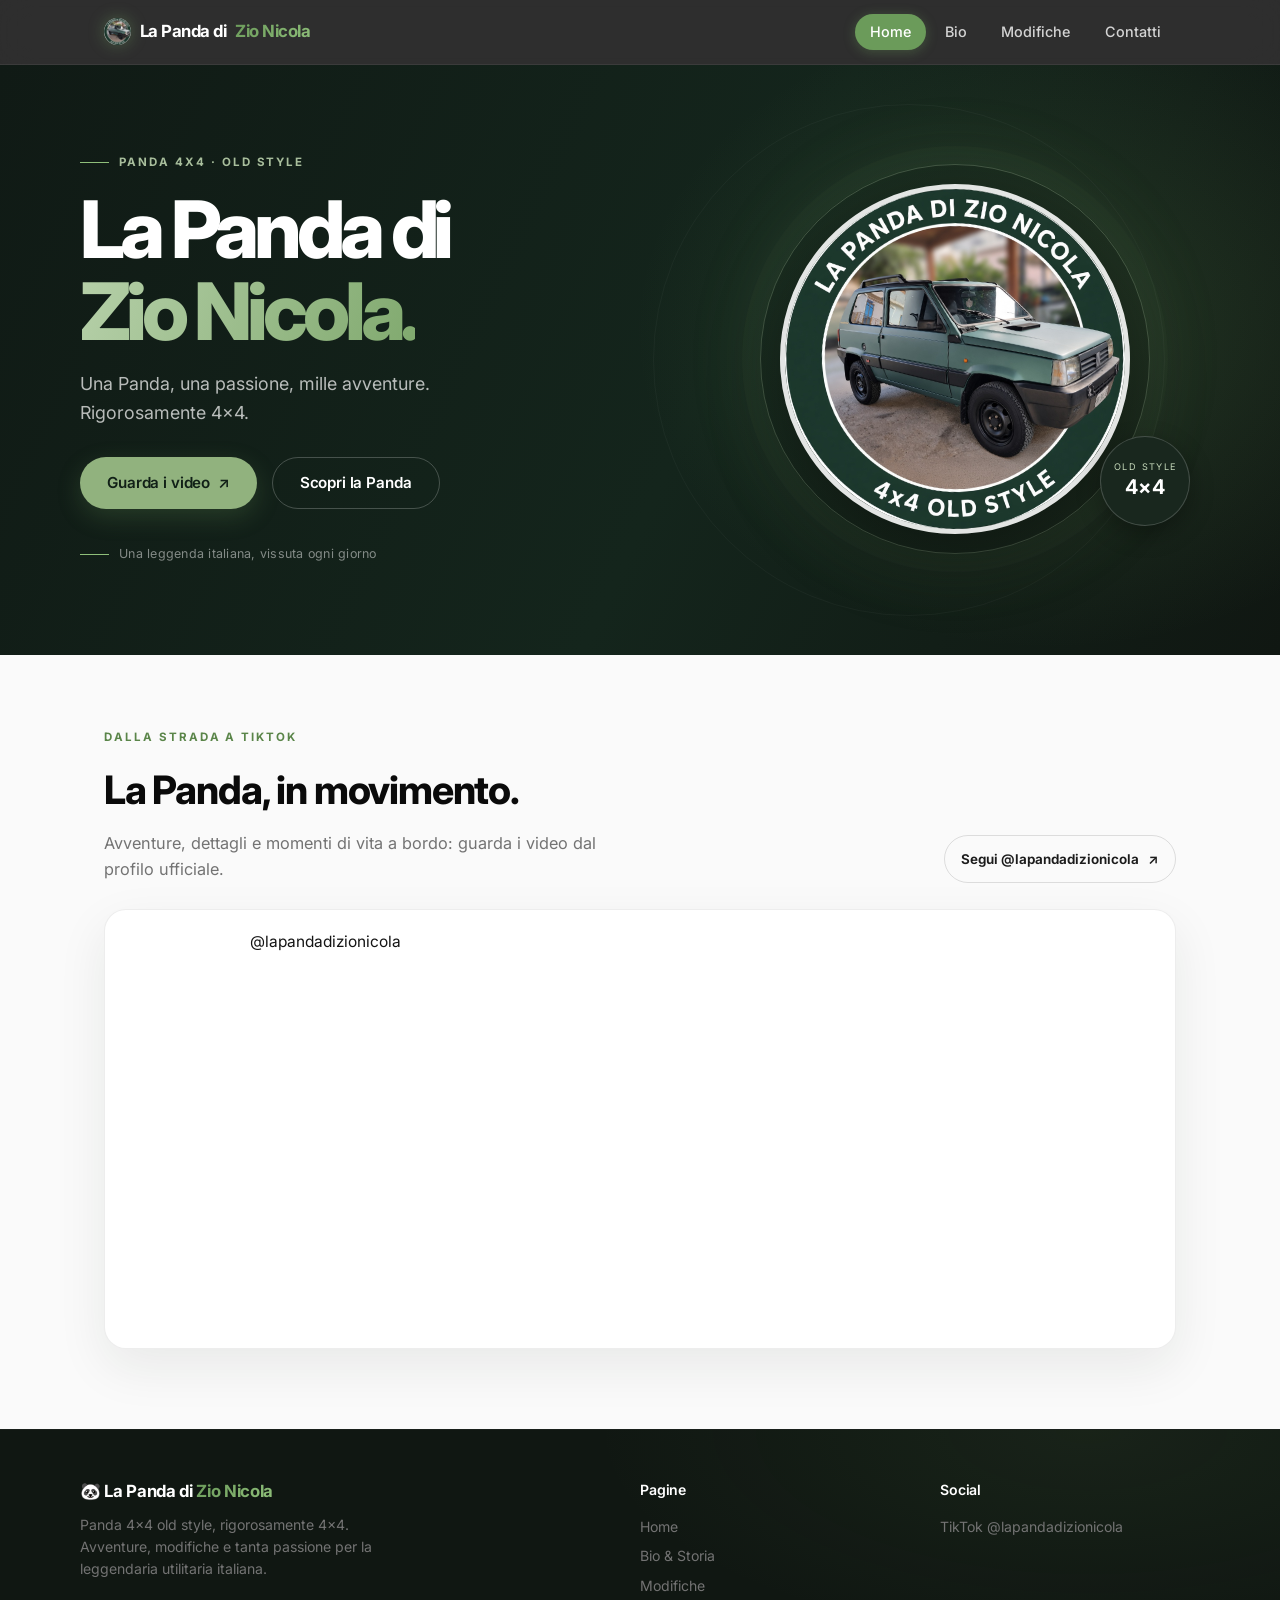
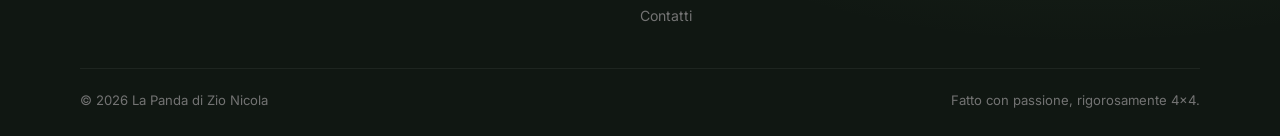
==== commit b266775a: "v3 stable" ====
--- a/index.html
+++ b/index.html
@@ -3,491 +3,100 @@
 <head>
   <meta charset="UTF-8">
   <meta name="viewport" content="width=device-width, initial-scale=1.0">
-  <title>Panda di Zio Nicola | Fiat Panda 4x4 Old Style</title>
-  <meta name="description" content="La Fiat Panda 4x4 di Zio Nicola – modifiche reali, avventure off-road e passione pura. Seguimi e scopri tutte le trasformazioni.">
-  <meta property="og:title" content="Panda di Zio Nicola | Fiat Panda 4x4">
-  <meta property="og:description" content="Fuoristrada, modifiche e avventure reali con una Panda 4x4 old style. Pandisti italiani.">
-  <meta property="og:type" content="website">
-  <meta name="theme-color" content="#0F2A24">
-  <link rel="icon" href="assets/favicon.svg" type="image/svg+xml">
+  <title>La Panda di Zio Nicola | Home – Video TikTok</title>
+  <meta name="description" content="Panda 4x4 old style rigorosamente 4x4. Avventure e modifiche della Panda di Zio Nicola. Guarda gli ultimi video TikTok.">
   <link rel="preconnect" href="https://fonts.googleapis.com">
   <link rel="preconnect" href="https://fonts.gstatic.com" crossorigin>
-  <link href="https://fonts.googleapis.com/css2?family=Inter:wght@400;500;600;700;800&family=Outfit:wght@600;700;800&display=swap" rel="stylesheet">
+  <link href="https://fonts.googleapis.com/css2?family=Inter:wght@400;500;600;700;800&display=swap" rel="stylesheet">
   <link rel="stylesheet" href="css/style.css">
-  <link href="https://unpkg.com/aos@2.3.1/dist/aos.css" rel="stylesheet">
 </head>
 <body>
-  <canvas id="bg-canvas"></canvas>
 
-  <!-- Navbar -->
-  <header class="navbar" id="navbar">
-    <div class="container nav-container">
-      <a href="#home" class="logo">
-        <span class="logo-icon">🐼</span>
-        <span class="logo-text">ZIO NICOLA</span>
+  <!-- Header -->
+  <header class="site-header">
+    <div class="header-inner">
+      <a href="index.html" class="logo">
+        <span class="logo-icon"><img src="TuleS.jpg" alt=""></span>
+        La Panda di <span>Zio Nicola</span>
       </a>
-      <nav class="nav-links" id="navLinks">
-        <a href="#home">Home</a>
-        <a href="#about">Chi sono</a>
-        <a href="#mods">Modifiche</a>
-        <a href="#gallery">Galleria</a>
-        <a href="#shop">Shop</a>
-        <a href="#videos">Video</a>
-        <a href="#adventures">Avventure</a>
-        <a href="#contact">Contatti</a>
-        <a href="https://www.tiktok.com/@panda.4x4adventure" target="_blank" rel="noopener" class="btn-tiktok">TikTok</a>
+      <button class="menu-toggle" aria-label="Apri menu" onclick="document.querySelector('.nav').classList.toggle('open')">☰</button>
+      <nav class="nav">
+        <a href="index.html" class="active">Home</a>
+        <a href="bio.html">Bio</a>
+        <a href="modifiche.html">Modifiche</a>
+        <a href="contatti.html">Contatti</a>
       </nav>
-      <button class="hamburger" id="hamburger" aria-label="Menu">
-        <span></span><span></span><span></span>
-      </button>
     </div>
   </header>
 
-  <!-- Hero -->
-  <section id="home" class="hero">
-    <div class="hero-content" data-aos="fade-up" data-aos-duration="1100">
-      <div class="hero-badge">🇮🇹 Pandisti Italiani • Old Style</div>
-      <h1>Panda di<br><span>Zio Nicola</span></h1>
-      <p class="hero-subtitle">Una Fiat Panda 4x4 preparata per il vero fuoristrada.<br>Modifiche reali, fango, neve e avventure senza filtri.</p>
-      <div class="hero-buttons">
-        <a href="https://www.tiktok.com/@panda.4x4adventure" target="_blank" rel="noopener" class="btn btn-primary">
-          🐼 Seguimi su TikTok
-        </a>
-        <a href="#mods" class="btn btn-outline">Scopri le modifiche</a>
-      </div>
-    </div>
-    <div class="scroll-indicator">
-      <span></span>
-    </div>
-  </section>
-
-  <!-- About -->
-  <section id="about" class="section about">
-    <div class="container">
-      <div class="section-header" data-aos="fade-up">
-        <span class="section-tag">Chi sono</span>
-        <h2>Zio Nicola e la sua Panda</h2>
-      </div>
-      <div class="about-grid">
-        <div class="about-text" data-aos="fade-right">
-          <p>Benvenuto nel mondo della <strong>Panda di Zio Nicola</strong>.</p>
-          <p>Non è una semplice utilitaria. È una <strong>Fiat Panda 4x4 old style</strong> trasformata per affrontare fango, neve, rocce e sentieri che la maggior parte delle auto non osa neanche guardare.</p>
-          <p>Qui trovi le modifiche fatte davvero, i progressi in diretta, le uscite off-road e la passione autentica per queste piccole leggende italiane.</p>
-          <div class="stats">
-            <div class="stat">
-              <span class="stat-number">4x4</span>
-              <span class="stat-label">Pura</span>
-            </div>
-            <div class="stat">
-              <span class="stat-number">Old</span>
-              <span class="stat-label">Style</span>
-            </div>
-            <div class="stat">
-              <span class="stat-number">🇮🇹</span>
-              <span class="stat-label">Italia</span>
-            </div>
+  <main>
+    <section class="hero home-hero">
+      <div class="home-hero-inner">
+        <div class="home-hero-copy">
+          <p class="hero-eyebrow"><span></span> PANDA 4X4 · OLD STYLE</p>
+          <h1>La Panda di<br><span>Zio Nicola.</span></h1>
+          <p class="tagline">Una Panda, una passione, mille avventure.<br>Rigorosamente 4x4.</p>
+          <div class="hero-buttons">
+            <a href="#video" class="btn btn-primary">Guarda i video <span aria-hidden="true">↗</span></a>
+            <a href="modifiche.html" class="btn btn-outline">Scopri la Panda</a>
           </div>
+          <p class="hero-signature"><span></span> Una leggenda italiana, vissuta ogni giorno</p>
         </div>
-        <div class="about-card" data-aos="fade-left">
-          <div class="about-card-inner">
-            <div class="panda-emoji">🐼</div>
-            <h3>Zio Nicola</h3>
-            <p>Panda 4x4 old style 🇮🇹<br>Fuoristrada • Modifiche • Avventure</p>
-            <a href="https://www.tiktok.com/@panda.4x4adventure" target="_blank" rel="noopener" class="btn btn-primary btn-sm">Vai al profilo TikTok</a>
-          </div>
+        <div class="home-hero-art">
+          <div class="hero-art-ring"></div>
+          <img class="hero-badge" src="TuleS.jpg" alt="La Panda 4x4 verde di Zio Nicola">
+          <span class="hero-art-label">OLD STYLE<br><strong>4×4</strong></span>
         </div>
       </div>
-    </div>
-  </section>
+    </section>
 
-  <!-- Mods -->
-  <section id="mods" class="section mods">
-    <div class="container">
-      <div class="section-header" data-aos="fade-up">
-        <span class="section-tag">Modifiche</span>
-        <h2>Cosa ho fatto (e cosa farò) alla Panda</h2>
-        <p class="section-desc">Tutte le trasformazioni reali, quelle già finite e quelle ancora in cantiere</p>
-      </div>
-
-      <div class="mods-grid">
-        <!-- Completate -->
-        <div class="mod-card done" data-aos="zoom-in" data-aos-delay="0">
-          <div class="mod-status">Completata</div>
-          <div class="mod-icon">🎨</div>
-          <h3>Vernice Kraken Antigraffio</h3>
-          <p>Rivestimento protettivo ad alta resistenza. Protegge da graffi, sassi e rami durante le uscite più dure. La Panda è pronta a sporcarsi senza paura.</p>
+    <section class="container creator-section" id="video">
+      <div class="creator-heading">
+        <div>
+          <p class="section-eyebrow">DALLA STRADA A TIKTOK</p>
+          <h2 class="section-title">La Panda, in movimento.</h2>
+          <p class="section-subtitle">Avventure, dettagli e momenti di vita a bordo: guarda i video dal profilo ufficiale.</p>
         </div>
-
-        <div class="mod-card done" data-aos="zoom-in" data-aos-delay="80">
-          <div class="mod-status">Completata</div>
-          <div class="mod-icon">💡</div>
-          <h3>Illuminazione LED completa</h3>
-          <p>Upgrade totale dell’impianto luci con tecnologia LED. Più visibilità di notte, nei sentieri e nelle condizioni più difficili.</p>
-        </div>
-
-        <!-- Work in Progress -->
-        <div class="mod-card wip" data-aos="zoom-in" data-aos-delay="160">
-          <div class="mod-status wip-badge">In lavorazione</div>
-          <div class="mod-icon">⬆️</div>
-          <h3>Rialzo sospensioni</h3>
-          <p>In fase di studio e preparazione. Obiettivo: più luce da terra per affrontare ostacoli impegnativi senza toccare.</p>
-        </div>
-
-        <div class="mod-card wip" data-aos="zoom-in" data-aos-delay="0">
-          <div class="mod-status wip-badge">Prossima</div>
-          <div class="mod-icon">🛞</div>
-          <h3>Gomme Off-Road</h3>
-          <p>Prossima tappa. Cerco il miglior compromesso tra grip su fango/neve e comportamento su asfalto. Le scelte definitive arriveranno presto.</p>
-        </div>
-
-        <div class="mod-card wip" data-aos="zoom-in" data-aos-delay="80">
-          <div class="mod-status wip-badge">In valutazione</div>
-          <div class="mod-icon">🔗</div>
-          <h3>Verricello</h3>
-          <p>In valutazione. Quando servirà uscire da situazioni critiche, sarà pronto. Sicurezza prima di tutto.</p>
-        </div>
-
-        <div class="mod-card wip" data-aos="zoom-in" data-aos-delay="160">
-          <div class="mod-status wip-badge">In progetto</div>
-          <div class="mod-icon">🛡️</div>
-          <h3>Protezioni & Paraurti</h3>
-          <p>In progetto. Protezioni sottoscocca e paraurti più resistenti per le uscite serie. La Panda deve tornare intera.</p>
-        </div>
-      </div>
-
-      <div class="mods-cta" data-aos="fade-up">
-        <p>Vuoi vedere le modifiche da vicino e i prossimi step in tempo reale?</p>
-        <a href="https://www.tiktok.com/@panda.4x4adventure" target="_blank" rel="noopener" class="btn btn-primary">Segui i progressi su TikTok</a>
-      </div>
-    </div>
-  </section>
-
-  <!-- Gallery -->
-  <section id="gallery" class="section gallery">
-    <div class="container">
-      <div class="section-header" data-aos="fade-up">
-        <span class="section-tag">Galleria</span>
-        <h2>La Panda di Zio Nicola</h2>
-        <p class="section-desc">Dal garage alla strada: i lavori reali e il risultato finale</p>
-      </div>
-
-      <div class="gallery-grid">
-        <div class="gallery-item large" data-aos="zoom-in">
-          <img src="assets/gallery/finished-front.jpg" alt="Panda 4x4 di Zio Nicola - vista frontale" loading="lazy">
-          <div class="gallery-caption">Il risultato finale 💚</div>
-        </div>
-
-        <div class="gallery-item" data-aos="zoom-in" data-aos-delay="50">
-          <img src="assets/gallery/finished-side-black.jpg" alt="Panda 4x4 laterale cerchi neri" loading="lazy">
-          <div class="gallery-caption">Profilo laterale – cerchi neri</div>
-        </div>
-
-        <div class="gallery-item" data-aos="zoom-in" data-aos-delay="100">
-          <img src="assets/gallery/finished-side-silver.jpg" alt="Panda 4x4 laterale" loading="lazy">
-          <div class="gallery-caption">Vista completa</div>
-        </div>
-
-        <div class="gallery-item" data-aos="zoom-in" data-aos-delay="0">
-          <img src="assets/gallery/zio-working.jpg" alt="Zio Nicola al lavoro sulla Panda" loading="lazy">
-          <div class="gallery-caption">Zio Nicola al lavoro</div>
-        </div>
-
-        <div class="gallery-item" data-aos="zoom-in" data-aos-delay="50">
-          <img src="assets/gallery/process-front.jpg" alt="Verniciatura cofano in corso" loading="lazy">
-          <div class="gallery-caption">Verniciatura in corso</div>
-        </div>
-
-        <div class="gallery-item" data-aos="zoom-in" data-aos-delay="100">
-          <img src="assets/gallery/process-fender.jpg" alt="Dettaglio parafango verniciato" loading="lazy">
-          <div class="gallery-caption">Dettaglio parafango</div>
-        </div>
-
-        <div class="gallery-item" data-aos="zoom-in" data-aos-delay="0">
-          <img src="assets/gallery/wheels-before-after.jpg" alt="Cerchi prima e dopo" loading="lazy">
-          <div class="gallery-caption">Cerchi: prima e dopo</div>
-        </div>
-
-        <div class="gallery-item" data-aos="zoom-in" data-aos-delay="50">
-          <img src="assets/gallery/process-rear.jpg" alt="Posteriore durante i lavori" loading="lazy">
-          <div class="gallery-caption">Lavori sul posteriore</div>
-        </div>
-      </div>
-    </div>
-  </section>
-
-  <!-- Shop -->
-  <section id="shop" class="section shop">
-    <div class="container">
-      <div class="section-header" data-aos="fade-up">
-        <span class="section-tag">Shop</span>
-        <h2>Prodotti consigliati da Zio Nicola</h2>
-        <p class="section-desc">Le cose che uso (o userò) sulla Panda. Link Amazon ufficiali – se compri da qui mi aiuti a continuare il progetto ❤️</p>
-      </div>
-
-      <div class="shop-grid">
-        <!-- Placeholder products - user will provide real links -->
-        <div class="shop-card" data-aos="fade-up" data-aos-delay="0">
-          <div class="shop-img">🎨</div>
-          <div class="shop-body">
-            <span class="shop-badge">Usato sulla Panda</span>
-            <h3>Vernice / Rivestimento antigraffio</h3>
-            <p>Il prodotto che proteggere la carrozzeria durante le uscite off-road.</p>
-            <a href="#" class="btn btn-primary btn-sm shop-btn" target="_blank" rel="noopener">Vedi su Amazon →</a>
-          </div>
-        </div>
-
-        <div class="shop-card" data-aos="fade-up" data-aos-delay="80">
-          <div class="shop-img">💡</div>
-          <div class="shop-body">
-            <span class="shop-badge">Installato</span>
-            <h3>Kit LED per Panda</h3>
-            <p>Upgrade luci per vedere meglio di notte e nei sentieri.</p>
-            <a href="#" class="btn btn-primary btn-sm shop-btn" target="_blank" rel="noopener">Vedi su Amazon →</a>
-          </div>
-        </div>
-
-        <div class="shop-card" data-aos="fade-up" data-aos-delay="160">
-          <div class="shop-img">🛞</div>
-          <div class="shop-body">
-            <span class="shop-badge">Prossima</span>
-            <h3>Gomme Off-Road / M+S</h3>
-            <p>Le gomme che sto valutando per fango e neve.</p>
-            <a href="#" class="btn btn-primary btn-sm shop-btn" target="_blank" rel="noopener">Vedi su Amazon →</a>
-          </div>
-        </div>
-
-        <div class="shop-card" data-aos="fade-up" data-aos-delay="0">
-          <div class="shop-img">🔗</div>
-          <div class="shop-body">
-            <span class="shop-badge">In valutazione</span>
-            <h3>Verricello elettrico</h3>
-            <p>Per uscire dalle situazioni più critiche.</p>
-            <a href="#" class="btn btn-primary btn-sm shop-btn" target="_blank" rel="noopener">Vedi su Amazon →</a>
-          </div>
-        </div>
-
-        <div class="shop-card" data-aos="fade-up" data-aos-delay="80">
-          <div class="shop-img">🛡️</div>
-          <div class="shop-body">
-            <span class="shop-badge">In progetto</span>
-            <h3>Protezioni sottoscocca</h3>
-            <p>Per non rovinare il fondo della Panda.</p>
-            <a href="#" class="btn btn-primary btn-sm shop-btn" target="_blank" rel="noopener">Vedi su Amazon →</a>
-          </div>
-        </div>
-
-        <div class="shop-card" data-aos="fade-up" data-aos-delay="160">
-          <div class="shop-img">🧰</div>
-          <div class="shop-body">
-            <span class="shop-badge">Consigliato</span>
-            <h3>Kit recupero off-road</h3>
-            <p>Cinghie, shackle e accessori essenziali.</p>
-            <a href="#" class="btn btn-primary btn-sm shop-btn" target="_blank" rel="noopener">Vedi su Amazon →</a>
-          </div>
-        </div>
-      </div>
-
-      <div class="shop-note" data-aos="fade-up">
-        <p>⚠️ I link Amazon sono di affiliazione. Se compri qualcosa, Amazon mi riconosce una piccola commissione senza costi extra per te. Così posso continuare a migliorare la Panda e a portare contenuti.</p>
-      </div>
-    </div>
-  </section>
-
-  <!-- Videos -->
-  <section id="videos" class="section videos">
-    <div class="container">
-      <div class="section-header" data-aos="fade-up">
-        <span class="section-tag">Video</span>
-        <h2>I contenuti su TikTok</h2>
-        <p class="section-desc">Clicca su una card per aprire direttamente i video sul profilo</p>
-      </div>
-
-      <div class="videos-grid">
-        <a href="https://www.tiktok.com/@panda.4x4adventure/photo/7677242130263297312" target="_blank" rel="noopener" class="video-card" data-aos="fade-up" data-aos-delay="0">
-          <div class="video-thumb">
-            <div class="play-btn">▶</div>
-            <span class="video-label">Foto</span>
-          </div>
-          <div class="video-info">
-            <h3>Panda in azione</h3>
-            <p>Uno dei momenti più belli</p>
-          </div>
-        </a>
-
-        <a href="https://www.tiktok.com/@panda.4x4adventure/video/7649744994638515478" target="_blank" rel="noopener" class="video-card" data-aos="fade-up" data-aos-delay="50">
-          <div class="video-thumb accent">
-            <div class="play-btn">▶</div>
-            <span class="video-label">Video</span>
-          </div>
-          <div class="video-info">
-            <h3>Video 2</h3>
-            <p>Guarda il contenuto completo</p>
-          </div>
-        </a>
-
-        <a href="https://www.tiktok.com/@panda.4x4adventure/video/7626630460956855574" target="_blank" rel="noopener" class="video-card" data-aos="fade-up" data-aos-delay="100">
-          <div class="video-thumb green">
-            <div class="play-btn">▶</div>
-            <span class="video-label">Video</span>
-          </div>
-          <div class="video-info">
-            <h3>Video 3</h3>
-            <p>Fuoristrada e avventura</p>
-          </div>
-        </a>
-
-        <a href="https://www.tiktok.com/@panda.4x4adventure/photo/7620450794906717462" target="_blank" rel="noopener" class="video-card" data-aos="fade-up" data-aos-delay="150">
-          <div class="video-thumb dark">
-            <div class="play-btn">▶</div>
-            <span class="video-label">Foto</span>
-          </div>
-          <div class="video-info">
-            <h3>Dettaglio Panda</h3>
-            <p>Uno scatto dalla galleria</p>
-          </div>
-        </a>
-
-        <a href="https://www.tiktok.com/@panda.4x4adventure/video/7617865177186192662" target="_blank" rel="noopener" class="video-card" data-aos="fade-up" data-aos-delay="200">
-          <div class="video-thumb accent">
-            <div class="play-btn">▶</div>
-            <span class="video-label">Video</span>
-          </div>
-          <div class="video-info">
-            <h3>Video 5</h3>
-            <p>Momenti reali di off-road</p>
-          </div>
-        </a>
-
-        <a href="https://www.tiktok.com/@panda.4x4adventure/video/7617422055054544150" target="_blank" rel="noopener" class="video-card" data-aos="fade-up" data-aos-delay="250">
-          <div class="video-thumb green">
-            <div class="play-btn">▶</div>
-            <span class="video-label">Video</span>
-          </div>
-          <div class="video-info">
-            <h3>Video 6</h3>
-            <p>Altro contenuto dal profilo</p>
-          </div>
+        <a class="creator-link" href="https://www.tiktok.com/@lapandadizionicola" target="_blank" rel="noopener">
+          Segui @lapandadizionicola <span aria-hidden="true">↗</span>
         </a>
       </div>
 
-      <div class="videos-cta" data-aos="fade-up">
-        <a href="https://www.tiktok.com/@panda.4x4adventure" target="_blank" rel="noopener" class="btn btn-primary btn-lg">
-          🐼 Apri il profilo TikTok
-        </a>
+      <div class="creator-embed">
+        <blockquote class="tiktok-embed" cite="https://www.tiktok.com/@lapandadizionicola" data-unique-id="lapandadizionicola" data-embed-from="oembed" data-embed-type="creator" style="max-width:780px;min-width:288px;width:100%;">
+          <section>
+            <a target="_blank" rel="noopener" href="https://www.tiktok.com/@lapandadizionicola?refer=creator_embed">@lapandadizionicola</a>
+          </section>
+        </blockquote>
+      </div>
+      <script async src="https://www.tiktok.com/embed.js"></script>
+    </section>
+  </main>
+
+  <!-- Footer -->
+  <footer class="site-footer">
+    <div class="footer-inner">
+      <div>
+        <div class="footer-brand">🐼 La Panda di <span>Zio Nicola</span></div>
+        <p class="footer-desc">Panda 4x4 old style, rigorosamente 4x4. Avventure, modifiche e tanta passione per la leggendaria utilitaria italiana.</p>
+      </div>
+      <div class="footer-col">
+        <h4>Pagine</h4>
+        <a href="index.html">Home</a>
+        <a href="bio.html">Bio &amp; Storia</a>
+        <a href="modifiche.html">Modifiche</a>
+        <a href="contatti.html">Contatti</a>
+      </div>
+      <div class="footer-col">
+        <h4>Social</h4>
+        <a href="https://www.tiktok.com/@lapandadizionicola" target="_blank" rel="noopener">TikTok @lapandadizionicola</a>
       </div>
     </div>
-  </section>
-
-  <!-- Adventures -->
-  <section id="adventures" class="section adventures">
-    <div class="container">
-      <div class="section-header" data-aos="fade-up">
-        <span class="section-tag">Avventure</span>
-        <h2>Dove porta la Panda di Zio Nicola</h2>
-        <p class="section-desc">Fango, neve, montagna e sentieri dimenticati</p>
-      </div>
-      <div class="adventures-grid">
-        <div class="adventure-card" data-aos="fade-up" data-aos-delay="0">
-          <div class="adventure-img mud"><span>💨</span></div>
-          <div class="adventure-content">
-            <h3>Fango</h3>
-            <p>Quando le gomme si intasano e la Panda continua a spingere.</p>
-          </div>
-        </div>
-        <div class="adventure-card" data-aos="fade-up" data-aos-delay="100">
-          <div class="adventure-img snow"><span>❄️</span></div>
-          <div class="adventure-content">
-            <h3>Neve</h3>
-            <p>La 4x4 old style nel suo habitat naturale.</p>
-          </div>
-        </div>
-        <div class="adventure-card" data-aos="fade-up" data-aos-delay="200">
-          <div class="adventure-img mountain"><span>⛰️</span></div>
-          <div class="adventure-content">
-            <h3>Montagna</h3>
-            <p>Sentieri ripidi, rocce e panorami che ripagano tutto.</p>
-          </div>
-        </div>
-        <div class="adventure-card" data-aos="fade-up" data-aos-delay="300">
-          <div class="adventure-img forest"><span>🌲</span></div>
-          <div class="adventure-content">
-            <h3>Bosco</h3>
-            <p>Tra gli alberi, lontano dall’asfalto.</p>
-          </div>
-        </div>
-      </div>
-    </div>
-  </section>
-
-  <!-- CTA -->
-  <section class="cta-section">
-    <div class="container" data-aos="zoom-in">
-      <h2>Unisciti ai Pandisti di Zio Nicola</h2>
-      <p>Segui le avventure, le modifiche e la vita reale di una Panda 4x4 old style.</p>
-      <a href="https://www.tiktok.com/@panda.4x4adventure" target="_blank" rel="noopener" class="btn btn-primary btn-lg">
-        🐼 Seguimi su TikTok
-      </a>
-    </div>
-  </section>
-
-  <!-- Contact -->
-  <section id="contact" class="section contact">
-    <div class="container">
-      <div class="section-header" data-aos="fade-up">
-        <span class="section-tag">Contatti</span>
-        <h2>Collaborazioni & Contatti</h2>
-      </div>
-      <div class="contact-grid">
-        <div class="contact-info" data-aos="fade-right">
-          <p>Hai una Panda 4x4? Vuoi collaborare? O semplicemente vuoi scambiare due chiacchiere da Pandista con Zio Nicola?</p>
-          <div class="contact-links">
-            <a href="https://www.tiktok.com/@panda.4x4adventure" target="_blank" rel="noopener" class="contact-link">
-              <span>📱</span> TikTok @panda.4x4adventure
-            </a>
-            <a href="#" class="contact-link">
-              <span>📸</span> Instagram (in arrivo)
-            </a>
-            <a href="mailto:tuoemail@example.com" class="contact-link">
-              <span>✉️</span> Scrivimi
-            </a>
-          </div>
-        </div>
-        <form class="contact-form" data-aos="fade-left" onsubmit="handleSubmit(event)">
-          <input type="text" placeholder="Il tuo nome" required>
-          <input type="email" placeholder="La tua email" required>
-          <textarea placeholder="Messaggio..." rows="4" required></textarea>
-          <button type="submit" class="btn btn-primary">Invia messaggio</button>
-        </form>
-      </div>
-    </div>
-  </section>
-
-  <!-- Footer -->
-  <footer class="footer">
-    <div class="container">
-      <div class="footer-content">
-        <div class="footer-brand">
-          <span class="logo-icon">🐼</span>
-          <span>Panda di Zio Nicola</span>
-        </div>
-        <p>Pandisti Italiani • Fuoristrada puro • Old Style</p>
-        <div class="footer-links">
-          <a href="#home">Home</a>
-          <a href="#mods">Modifiche</a>
-          <a href="#gallery">Galleria</a>
-          <a href="#shop">Shop</a>
-          <a href="#videos">Video</a>
-          <a href="#adventures">Avventure</a>
-          <a href="https://www.tiktok.com/@panda.4x4adventure" target="_blank" rel="noopener">TikTok</a>
-        </div>
-      </div>
-      <div class="footer-bottom">
-        <p>© 2026 Panda di Zio Nicola. Tutti i diritti riservati. • Link Amazon di affiliazione</p>
-      </div>
+    <div class="footer-bottom">
+      <span>© 2026 La Panda di Zio Nicola</span>
+      <span>Fatto con passione, rigorosamente 4x4.</span>
     </div>
   </footer>
 
-  <script src="https://unpkg.com/aos@2.3.1/dist/aos.js"></script>
-  <script src="js/script.js"></script>
 </body>
 </html>
--- a/css/style.css
+++ b/css/style.css
@@ -1,1035 +1,1530 @@
-/* ===== RESET & BASE ===== */
+/* ========================================
+   La Panda di Zio Nicola - Style Sheet (Modern)
+   ======================================== */
+
+@import url('https://fonts.googleapis.com/css2?family=Inter:wght@400;500;600;700;800&display=swap');
+
+/* --- Reset & Base --- */
 *, *::before, *::after {
+  box-sizing: border-box;
   margin: 0;
   padding: 0;
-  box-sizing: border-box;
 }
 
 :root {
-  --green: #1A3C34;
-  --green-light: #2A5A4A;
-  --green-dark: #0F2A24;
-  --accent: #E85D04;
-  --accent-hover: #d44f00;
-  --accent-soft: rgba(232, 93, 4, 0.15);
-  --white: #F8F9FA;
-  --gray: #A0AEC0;
-  --black: #0A0A0A;
-  --card-bg: #142F28;
-  --card-hover: #1a3a32;
-  --transition: all 0.3s cubic-bezier(0.4, 0, 0.2, 1);
+  --black: #0a0a0a;
+  --dark: #141414;
+  --gray-900: #1c1c1c;
+  --gray-800: #262626;
+  --gray-700: #3a3a3a;
+  --gray-500: #737373;
+  --gray-400: #a3a3a3;
+  --gray-300: #d4d4d4;
+  --gray-100: #f5f5f5;
+  --gray-50: #fafafa;
+  --white: #ffffff;
+
+  --accent: #6b9b5a;
+  --accent-hover: #5a8549;
+  --accent-soft: rgba(107, 155, 90, 0.12);
+  --accent-glow: rgba(107, 155, 90, 0.35);
+
+  --shadow-sm: 0 1px 3px rgba(0,0,0,0.06);
+  --shadow: 0 4px 24px rgba(0,0,0,0.08);
+  --shadow-lg: 0 12px 40px rgba(0,0,0,0.12);
+  --shadow-glow: 0 0 0 1px rgba(107,155,90,0.15), 0 8px 32px rgba(107,155,90,0.12);
+
+  --radius: 16px;
+  --radius-sm: 10px;
+  --radius-full: 9999px;
+  --transition: 0.22s cubic-bezier(0.4, 0, 0.2, 1);
+  --font: 'Inter', system-ui, -apple-system, sans-serif;
 }
 
 html {
   scroll-behavior: smooth;
-  font-size: 16px;
+  -webkit-font-smoothing: antialiased;
 }
 
 body {
-  font-family: 'Inter', system-ui, sans-serif;
-  background: var(--black);
+  font-family: var(--font);
+  background: var(--gray-50);
+  color: var(--dark);
+  line-height: 1.65;
+  min-height: 100vh;
+  display: flex;
+  flex-direction: column;
+  font-size: 15.5px;
+}
+
+img {
+  max-width: 100%;
+  height: auto;
+  display: block;
+}
+
+a {
+  color: inherit;
+  text-decoration: none;
+}
+
+ul { list-style: none; }
+
+/* --- Header / Nav --- */
+.site-header {
+  background: rgba(10, 10, 10, 0.85);
+  backdrop-filter: blur(16px);
+  -webkit-backdrop-filter: blur(16px);
   color: var(--white);
+  position: sticky;
+  top: 0;
+  z-index: 100;
+  border-bottom: 1px solid rgba(255,255,255,0.06);
+}
+
+.header-inner {
+  max-width: 1120px;
+  margin: 0 auto;
+  padding: 0.85rem 1.5rem;
+  display: flex;
+  align-items: center;
+  justify-content: space-between;
+  gap: 1rem;
+}
+
+.logo {
+  display: flex;
+  align-items: center;
+  gap: 0.55rem;
+  font-weight: 700;
+  font-size: 1.05rem;
+  letter-spacing: -0.03em;
+}
+
+.logo-icon {
+  font-size: 1.45rem;
+  width: 1.7rem;
+  height: 1.7rem;
+  flex: 0 0 1.7rem;
+  line-height: 1;
+  filter: drop-shadow(0 0 8px rgba(107,155,90,0.4));
+  overflow: hidden;
+  border-radius: 50%;
+}
+
+.logo-icon img {
+  width: 100%;
+  height: 100%;
+  object-fit: cover;
+  line-height: 1;
+  filter: drop-shadow(0 0 8px rgba(107,155,90,0.4));
+}
+
+.logo span {
+  background: linear-gradient(135deg, var(--accent), #8fbf7a);
+  -webkit-background-clip: text;
+  -webkit-text-fill-color: transparent;
+  background-clip: text;
+}
+
+.nav {
+  display: flex;
+  gap: 0.25rem;
+  flex-wrap: wrap;
+  justify-content: flex-end;
+}
+
+.nav a {
+  padding: 0.4rem 0.95rem;
+  border-radius: var(--radius-full);
+  font-size: 0.9rem;
+  font-weight: 500;
+  color: var(--gray-300);
+  transition: all var(--transition);
+}
+
+.nav a:hover {
+  color: var(--white);
+  background: rgba(255,255,255,0.08);
+}
+
+.nav a.active {
+  background: var(--accent);
+  color: var(--white);
+  box-shadow: 0 2px 12px var(--accent-glow);
+}
+
+.menu-toggle {
+  display: none;
+  background: none;
+  border: none;
+  color: var(--white);
+  font-size: 1.5rem;
+  cursor: pointer;
+  padding: 0.25rem;
+}
+
+/* --- Main --- */
+main {
+  flex: 1;
+  width: 100%;
+}
+
+.container {
+  max-width: 1120px;
+  margin: 0 auto;
+  padding: 2.5rem 1.5rem;
+}
+
+/* --- Hero --- */
+.hero {
+  background:
+    radial-gradient(ellipse 80% 60% at 70% 20%, rgba(107,155,90,0.18) 0%, transparent 55%),
+    radial-gradient(ellipse 60% 50% at 10% 80%, rgba(107,155,90,0.08) 0%, transparent 50%),
+    linear-gradient(165deg, #0a0a0a 0%, #121212 50%, #0f1410 100%);
+  color: var(--white);
+  padding: 5rem 1.5rem 4.5rem;
+  text-align: center;
+  position: relative;
+  overflow: hidden;
+}
+
+.hero::before {
+  content: "🐼";
+  position: absolute;
+  font-size: 22rem;
+  opacity: 0.04;
+  right: -1rem;
+  top: -4rem;
+  pointer-events: none;
+  filter: blur(1px);
+}
+
+.hero-content {
+  max-width: 640px;
+  margin: 0 auto;
+  position: relative;
+  z-index: 1;
+}
+
+.hero h1 {
+  font-size: clamp(2.1rem, 5.5vw, 3.1rem);
+  font-weight: 800;
+  letter-spacing: -0.04em;
+  margin-bottom: 0.75rem;
+  line-height: 1.15;
+}
+
+.hero h1 span {
+  background: linear-gradient(135deg, #8fbf7a, var(--accent));
+  -webkit-background-clip: text;
+  -webkit-text-fill-color: transparent;
+  background-clip: text;
+}
+
+.hero .tagline {
+  font-size: 1.1rem;
+  color: var(--gray-400);
+  margin-bottom: 2rem;
+  font-weight: 400;
   line-height: 1.6;
-  overflow-x: hidden;
+}
+
+.btn {
+  display: inline-flex;
+  align-items: center;
+  gap: 0.5rem;
+  padding: 0.8rem 1.7rem;
+  border-radius: var(--radius-full);
+  font-weight: 600;
+  font-size: 0.95rem;
+  transition: all var(--transition);
+  border: none;
+  cursor: pointer;
+  letter-spacing: -0.01em;
+}
+
+.btn-primary {
+  background: var(--accent);
+  color: var(--white);
+  box-shadow: 0 4px 20px var(--accent-glow);
+}
+
+.btn-primary:hover {
+  background: var(--accent-hover);
+  transform: translateY(-2px);
+  box-shadow: 0 8px 28px var(--accent-glow);
+}
+
+.btn-outline {
+  background: transparent;
+  color: var(--white);
+  border: 1.5px solid rgba(255,255,255,0.25);
+}
+
+.btn-outline:hover {
+  border-color: rgba(255,255,255,0.5);
+  background: rgba(255,255,255,0.06);
+  transform: translateY(-2px);
+}
+
+.hero-buttons {
+  display: flex;
+  gap: 0.9rem;
+  justify-content: center;
+  flex-wrap: wrap;
+}
+
+/* --- Section titles --- */
+.section-title {
+  font-size: 1.65rem;
+  font-weight: 750;
+  margin-bottom: 0.35rem;
+  letter-spacing: -0.03em;
+  color: var(--black);
+}
+
+.section-subtitle {
+  color: var(--gray-500);
+  margin-bottom: 2.2rem;
+  font-size: 1.02rem;
+  max-width: 520px;
+}
+
+/* --- Video grid --- */
+.video-section {
+  padding: 1rem 0 3rem;
+}
+
+.video-grid {
+  display: grid;
+  grid-template-columns: repeat(auto-fill, minmax(260px, 1fr));
+  gap: 1.4rem;
+}
+
+.video-card {
+  background: var(--white);
+  border-radius: var(--radius);
+  overflow: hidden;
+  box-shadow: var(--shadow-sm);
+  border: 1px solid rgba(0,0,0,0.04);
+  transition: transform var(--transition), box-shadow var(--transition), border-color var(--transition);
+}
+
+.video-card:hover {
+  transform: translateY(-6px);
+  box-shadow: var(--shadow-lg);
+  border-color: rgba(107,155,90,0.2);
+}
+
+.video-embed {
   position: relative;
-}
-
-#bg-canvas {
-  position: fixed;
+  width: 100%;
+  padding-bottom: 177.78%;
+  background: var(--dark);
+  overflow: hidden;
+}
+
+.video-embed iframe,
+.video-embed .tiktok-placeholder {
+  position: absolute;
   top: 0;
   left: 0;
   width: 100%;
   height: 100%;
-  z-index: -1;
-  pointer-events: none;
-  opacity: 0.45;
-}
-
-.container {
-  width: 100%;
-  max-width: 1140px;
-  margin: 0 auto;
-  padding: 0 1.5rem;
-}
-
-a {
-  text-decoration: none;
-  color: inherit;
-  transition: var(--transition);
-}
-
-h1, h2, h3 {
-  font-family: 'Outfit', sans-serif;
-  font-weight: 700;
-  line-height: 1.2;
-}
-
-/* ===== BUTTONS ===== */
-.btn {
-  display: inline-flex;
+  border: none;
+}
+
+.video-embed--tiktok .tiktok-embed {
+  max-width: 100% !important;
+  min-width: 0 !important;
+  width: 100% !important;
+  margin: 0;
+}
+
+.video-embed--tiktok iframe {
+  width: 100% !important;
+  height: 100% !important;
+}
+
+.tiktok-placeholder {
+  display: flex;
+  flex-direction: column;
   align-items: center;
   justify-content: center;
-  gap: 0.5rem;
-  padding: 0.85rem 1.8rem;
-  border-radius: 50px;
+  color: var(--gray-400);
+  text-align: center;
+  padding: 1.5rem;
+  background:
+    radial-gradient(circle at 50% 30%, rgba(107,155,90,0.15) 0%, transparent 60%),
+    linear-gradient(180deg, #141414 0%, #1a1a1a 100%);
+}
+
+.tiktok-placeholder .emoji {
+  font-size: 2.8rem;
+  margin-bottom: 0.7rem;
+  filter: drop-shadow(0 4px 12px rgba(0,0,0,0.3));
+}
+
+.tiktok-placeholder p {
+  font-size: 0.88rem;
+  margin-bottom: 1rem;
+  color: var(--gray-400);
+  line-height: 1.4;
+}
+
+.video-info {
+  padding: 1.1rem 1.15rem 1.2rem;
+}
+
+.video-info h3 {
+  font-size: 0.92rem;
   font-weight: 600;
-  font-size: 0.95rem;
-  border: 2px solid transparent;
-  cursor: pointer;
-  transition: var(--transition);
-}
-
-.btn-primary {
-  background: var(--accent);
-  color: white;
-  border-color: var(--accent);
-}
-
-.btn-primary:hover {
-  background: var(--accent-hover);
-  transform: translateY(-2px);
-  box-shadow: 0 8px 25px rgba(232, 93, 4, 0.4);
-}
-
-.btn-outline {
-  background: transparent;
-  color: white;
-  border-color: rgba(255,255,255,0.35);
-}
-
-.btn-outline:hover {
-  background: rgba(255,255,255,0.1);
-  border-color: white;
-}
-
-.btn-sm {
-  padding: 0.6rem 1.4rem;
-  font-size: 0.875rem;
-}
-
-.btn-lg {
-  padding: 1.1rem 2.4rem;
-  font-size: 1.1rem;
-}
-
-/* ===== NAVBAR ===== */
-.navbar {
-  position: fixed;
-  top: 0;
-  left: 0;
-  width: 100%;
-  z-index: 1000;
-  padding: 1rem 0;
-  transition: var(--transition);
-  background: transparent;
-}
-
-.navbar.scrolled {
-  background: rgba(10, 10, 10, 0.94);
-  backdrop-filter: blur(16px);
-  box-shadow: 0 4px 30px rgba(0,0,0,0.45);
-  padding: 0.65rem 0;
-}
-
-.nav-container {
-  display: flex;
-  align-items: center;
-  justify-content: space-between;
-}
-
-.logo {
-  display: flex;
-  align-items: center;
-  gap: 0.55rem;
-  font-family: 'Outfit', sans-serif;
-  font-weight: 800;
-  font-size: 1.25rem;
-  letter-spacing: 0.4px;
-}
-
-.logo-icon {
-  font-size: 1.55rem;
-}
-
-.nav-links {
-  display: flex;
-  align-items: center;
-  gap: 1.6rem;
-}
-
-.nav-links a {
-  font-size: 0.93rem;
-  font-weight: 500;
-  color: rgba(255,255,255,0.85);
-  position: relative;
-}
-
-.nav-links a:not(.btn-tiktok)::after {
-  content: '';
-  position: absolute;
-  bottom: -4px;
-  left: 0;
-  width: 0;
-  height: 2px;
-  background: var(--accent);
-  transition: var(--transition);
-}
-
-.nav-links a:not(.btn-tiktok):hover::after {
-  width: 100%;
-}
-
-.nav-links a:hover {
-  color: white;
-}
-
-.btn-tiktok {
-  background: var(--accent);
-  padding: 0.48rem 1.15rem;
-  border-radius: 50px;
-  font-weight: 600;
-  color: white !important;
-}
-
-.btn-tiktok:hover {
-  background: var(--accent-hover);
-  transform: translateY(-1px);
-}
-
-.hamburger {
-  display: none;
-  flex-direction: column;
-  gap: 5px;
-  background: none;
-  border: none;
-  cursor: pointer;
-  padding: 5px;
-  z-index: 1001;
-}
-
-.hamburger span {
-  width: 24px;
-  height: 2px;
-  background: white;
-  transition: var(--transition);
-}
-
-.hamburger.active span:nth-child(1) {
-  transform: rotate(45deg) translate(5px, 5px);
-}
-
-.hamburger.active span:nth-child(2) {
-  opacity: 0;
-}
-
-.hamburger.active span:nth-child(3) {
-  transform: rotate(-45deg) translate(5px, -5px);
-}
-
-/* ===== HERO ===== */
-.hero {
-  position: relative;
-  min-height: 100vh;
-  display: flex;
-  align-items: center;
-  justify-content: center;
-  text-align: center;
-  background: linear-gradient(160deg, rgba(10,10,10,0.82) 0%, rgba(15,42,36,0.9) 55%, rgba(26,60,52,0.75) 100%);
-  overflow: hidden;
-}
-
-.hero-content {
-  position: relative;
-  z-index: 2;
-  max-width: 820px;
-  padding: 0 1.5rem;
-}
-
-.hero-badge {
+  margin-bottom: 0.25rem;
+  line-height: 1.35;
+  letter-spacing: -0.01em;
+}
+
+.video-info .meta {
+  font-size: 0.78rem;
+  color: var(--gray-500);
+}
+
+.video-info a {
   display: inline-block;
-  background: rgba(255,255,255,0.09);
-  backdrop-filter: blur(10px);
-  border: 1px solid rgba(255,255,255,0.18);
-  padding: 0.4rem 1.25rem;
-  border-radius: 50px;
-  font-size: 0.9rem;
-  font-weight: 500;
-  margin-bottom: 1.6rem;
-  letter-spacing: 0.5px;
-}
-
-.hero h1 {
-  font-size: clamp(3rem, 8vw, 5.4rem);
-  font-weight: 800;
-  margin-bottom: 1.2rem;
-  letter-spacing: -1.5px;
-}
-
-.hero h1 span {
-  color: var(--accent);
-  text-shadow: 0 0 40px rgba(232, 93, 4, 0.35);
-}
-
-.hero-subtitle {
-  font-size: 1.2rem;
-  color: rgba(255,255,255,0.88);
-  margin-bottom: 2.6rem;
-  max-width: 520px;
-  margin-left: auto;
-  margin-right: auto;
-}
-
-.hero-buttons {
-  display: flex;
-  gap: 1rem;
-  justify-content: center;
-  flex-wrap: wrap;
-}
-
-.scroll-indicator {
-  position: absolute;
-  bottom: 2.4rem;
-  left: 50%;
-  transform: translateX(-50%);
-  z-index: 2;
-}
-
-.scroll-indicator span {
-  display: block;
-  width: 24px;
-  height: 40px;
-  border: 2px solid rgba(255,255,255,0.4);
-  border-radius: 20px;
-  position: relative;
-}
-
-.scroll-indicator span::before {
-  content: '';
-  position: absolute;
-  top: 8px;
-  left: 50%;
-  transform: translateX(-50%);
-  width: 4px;
-  height: 8px;
-  background: white;
-  border-radius: 2px;
-  animation: scroll 1.8s infinite;
-}
-
-@keyframes scroll {
-  0% { opacity: 1; top: 8px; }
-  100% { opacity: 0; top: 22px; }
-}
-
-/* ===== SECTIONS ===== */
-.section {
-  padding: 6rem 0;
-  position: relative;
-}
-
-.section-header {
-  text-align: center;
-  margin-bottom: 3.5rem;
-}
-
-.section-tag {
-  display: inline-block;
+  margin-top: 0.55rem;
+  font-size: 0.82rem;
   color: var(--accent);
   font-weight: 600;
+  transition: color var(--transition);
+}
+
+.video-info a:hover {
+  color: var(--accent-hover);
+}
+
+.embed-note {
+  margin-top: 2.2rem;
+  padding: 1.1rem 1.3rem;
+  background: var(--accent-soft);
+  border-radius: var(--radius-sm);
   font-size: 0.88rem;
-  letter-spacing: 1.6px;
-  text-transform: uppercase;
-  margin-bottom: 0.75rem;
-}
-
-.section-header h2 {
-  font-size: clamp(2rem, 5vw, 2.85rem);
-  margin-bottom: 0.75rem;
-}
-
-.section-desc {
-  color: var(--gray);
-  max-width: 560px;
-  margin: 0 auto;
-}
-
-/* ===== ABOUT ===== */
-.about {
-  background: linear-gradient(180deg, rgba(15,42,36,0.92) 0%, rgba(10,10,10,0.95) 100%);
-}
-
-.about-grid {
+  color: var(--gray-700);
+  border: 1px solid rgba(107,155,90,0.18);
+  line-height: 1.55;
+}
+
+.embed-note code {
+  background: rgba(0,0,0,0.06);
+  padding: 0.15rem 0.4rem;
+  border-radius: 4px;
+  font-size: 0.82rem;
+}
+
+/* --- Bio page --- */
+.bio-hero {
+  background:
+    radial-gradient(ellipse 70% 50% at 50% 0%, rgba(107,155,90,0.12) 0%, transparent 60%),
+    var(--dark);
+  color: var(--white);
+  padding: 3.5rem 1.5rem;
+  text-align: center;
+}
+
+.bio-content {
   display: grid;
-  grid-template-columns: 1.25fr 0.75fr;
-  gap: 3rem;
+  gap: 1.5rem;
+}
+
+.bio-card {
+  background: var(--white);
+  border-radius: var(--radius);
+  padding: 1.8rem 2rem;
+  box-shadow: var(--shadow-sm);
+  border: 1px solid rgba(0,0,0,0.04);
+  transition: box-shadow var(--transition);
+}
+
+.bio-card:hover {
+  box-shadow: var(--shadow);
+}
+
+.bio-card h2 {
+  font-size: 1.2rem;
+  margin-bottom: 0.9rem;
+  color: var(--black);
+  display: flex;
   align-items: center;
-}
-
-.about-text p {
-  margin-bottom: 1.15rem;
-  color: rgba(255,255,255,0.88);
-  font-size: 1.05rem;
-}
-
-.about-text strong {
-  color: white;
-}
-
-.stats {
-  display: flex;
-  gap: 2.2rem;
-  margin-top: 2.6rem;
-}
-
-.stat {
+  gap: 0.45rem;
+  letter-spacing: -0.02em;
+  font-weight: 700;
+}
+
+.bio-card p {
+  margin-bottom: 0.85rem;
+  color: var(--gray-700);
+  font-size: 0.95rem;
+}
+
+.bio-card p:last-child {
+  margin-bottom: 0;
+}
+
+.timeline {
+  position: relative;
+  padding-left: 1.7rem;
+  margin-top: 1.3rem;
+}
+
+.timeline::before {
+  content: "";
+  position: absolute;
+  left: 0.35rem;
+  top: 0.35rem;
+  bottom: 0.35rem;
+  width: 2px;
+  background: linear-gradient(180deg, var(--accent), rgba(107,155,90,0.2));
+  border-radius: 2px;
+}
+
+.timeline-item {
+  position: relative;
+  margin-bottom: 1.4rem;
+}
+
+.timeline-item:last-child {
+  margin-bottom: 0;
+}
+
+.timeline-item::before {
+  content: "";
+  position: absolute;
+  left: -1.5rem;
+  top: 0.35rem;
+  width: 10px;
+  height: 10px;
+  background: var(--accent);
+  border-radius: 50%;
+  box-shadow: 0 0 0 3px var(--accent-soft);
+}
+
+.timeline-item strong {
+  display: block;
+  font-size: 0.92rem;
+  margin-bottom: 0.15rem;
+  letter-spacing: -0.01em;
+}
+
+.timeline-item span {
+  font-size: 0.88rem;
+  color: var(--gray-500);
+}
+
+.features-grid {
+  display: grid;
+  grid-template-columns: repeat(auto-fill, minmax(200px, 1fr));
+  gap: 1rem;
+  margin-top: 1.3rem;
+}
+
+.feature {
+  background: var(--gray-50);
+  padding: 1.3rem 1.1rem;
+  border-radius: var(--radius-sm);
   text-align: center;
-}
-
-.stat-number {
-  display: block;
-  font-family: 'Outfit', sans-serif;
-  font-size: 1.85rem;
-  font-weight: 800;
-  color: var(--accent);
-}
-
-.stat-label {
+  border: 1px solid rgba(0,0,0,0.04);
+  transition: all var(--transition);
+}
+
+.feature:hover {
+  background: var(--accent-soft);
+  border-color: rgba(107,155,90,0.2);
+  transform: translateY(-3px);
+}
+
+.feature .icon {
+  font-size: 1.7rem;
+  margin-bottom: 0.5rem;
+}
+
+.feature h3 {
+  font-size: 0.95rem;
+  margin-bottom: 0.25rem;
+  font-weight: 650;
+  letter-spacing: -0.01em;
+}
+
+.feature p {
   font-size: 0.82rem;
-  color: var(--gray);
-  text-transform: uppercase;
-  letter-spacing: 1px;
-}
-
-.about-card {
-  background: var(--card-bg);
-  border-radius: 20px;
-  padding: 2.5rem;
-  text-align: center;
-  border: 1px solid rgba(255,255,255,0.08);
-  box-shadow: 0 20px 50px rgba(0,0,0,0.35);
-}
-
-.panda-emoji {
-  font-size: 4rem;
-  margin-bottom: 1rem;
-  animation: bounce 2.6s infinite;
-}
-
-@keyframes bounce {
-  0%, 100% { transform: translateY(0); }
-  50% { transform: translateY(-11px); }
-}
-
-.about-card h3 {
-  font-size: 1.3rem;
-  margin-bottom: 0.5rem;
-}
-
-.about-card p {
-  color: var(--gray);
-  margin-bottom: 1.5rem;
-  font-size: 0.95rem;
-}
-
-/* ===== MODS ===== */
-.mods {
-  background: var(--black);
-}
-
-.mods-grid {
+  color: var(--gray-500);
+  margin: 0;
+  line-height: 1.45;
+}
+
+/* --- Modifiche page --- */
+.modifiche-grid {
   display: grid;
-  grid-template-columns: repeat(auto-fit, minmax(290px, 1fr));
+  grid-template-columns: repeat(auto-fill, minmax(270px, 1fr));
   gap: 1.4rem;
 }
 
 .mod-card {
-  background: var(--card-bg);
-  border: 1px solid rgba(255,255,255,0.06);
-  border-radius: 16px;
-  padding: 1.8rem;
-  position: relative;
-  transition: var(--transition);
+  background: var(--white);
+  border-radius: var(--radius);
   overflow: hidden;
+  box-shadow: var(--shadow-sm);
+  border: 1px solid rgba(0,0,0,0.04);
+  display: flex;
+  flex-direction: column;
+  transition: transform var(--transition), box-shadow var(--transition), border-color var(--transition);
 }
 
 .mod-card:hover {
   transform: translateY(-6px);
-  border-color: rgba(232, 93, 4, 0.35);
-  box-shadow: 0 16px 40px rgba(0,0,0,0.4);
-  background: var(--card-hover);
-}
-
-.mod-card.done {
-  border-color: rgba(42, 90, 74, 0.5);
-}
-
-.mod-status {
-  position: absolute;
-  top: 1rem;
-  right: 1rem;
-  font-size: 0.72rem;
-  font-weight: 600;
-  letter-spacing: 0.4px;
-  text-transform: uppercase;
-  background: rgba(42, 90, 74, 0.9);
-  color: #a8e6c3;
-  padding: 0.28rem 0.7rem;
-  border-radius: 50px;
-}
-
-.mod-status.wip-badge {
-  background: rgba(232, 93, 4, 0.18);
-  color: #ffb380;
-  border: 1px solid rgba(232, 93, 4, 0.35);
-}
-
-.mod-icon {
-  font-size: 2.1rem;
-  margin-bottom: 0.9rem;
-}
-
-.mod-card h3 {
-  font-size: 1.18rem;
-  margin-bottom: 0.55rem;
-  padding-right: 5.5rem;
-}
-
-.mod-card p {
-  color: var(--gray);
-  font-size: 0.94rem;
-}
-
-.mods-cta {
-  text-align: center;
-  margin-top: 3.5rem;
-}
-
-.mods-cta p {
-  color: var(--gray);
-  margin-bottom: 1.2rem;
-  font-size: 1.08rem;
-}
-
-/* ===== SHOP ===== */
-.shop {
-  background: linear-gradient(180deg, rgba(15,42,36,0.88) 0%, rgba(10,10,10,0.96) 100%);
-}
-
-.shop-grid {
-  display: grid;
-  grid-template-columns: repeat(auto-fit, minmax(280px, 1fr));
-  gap: 1.5rem;
-}
-
-.shop-card {
-  background: var(--card-bg);
-  border-radius: 18px;
-  overflow: hidden;
-  border: 1px solid rgba(255,255,255,0.07);
-  transition: var(--transition);
-  display: flex;
-  flex-direction: column;
-}
-
-.shop-card:hover {
-  transform: translateY(-7px);
-  border-color: rgba(232, 93, 4, 0.4);
-  box-shadow: 0 18px 45px rgba(0,0,0,0.45);
-}
-
-.shop-img {
-  height: 140px;
-  background: linear-gradient(135deg, #1A3C34, #0F2A24);
+  box-shadow: var(--shadow-lg);
+  border-color: rgba(107,155,90,0.18);
+}
+
+.mod-img {
+  height: 160px;
+  background:
+    radial-gradient(circle at 40% 40%, rgba(107,155,90,0.2) 0%, transparent 55%),
+    linear-gradient(145deg, #1a1a1a, #222a1e);
   display: flex;
   align-items: center;
   justify-content: center;
   font-size: 3.2rem;
-}
-
-.shop-body {
-  padding: 1.4rem 1.5rem 1.6rem;
+  color: rgba(255,255,255,0.55);
+  transition: transform 0.4s ease;
+}
+
+.mod-card:hover .mod-img {
+  transform: scale(1.03);
+}
+
+.mod-body {
+  padding: 1.25rem 1.3rem 1.4rem;
   flex: 1;
   display: flex;
   flex-direction: column;
 }
 
-.shop-badge {
-  display: inline-block;
-  font-size: 0.7rem;
-  font-weight: 600;
-  letter-spacing: 0.5px;
-  text-transform: uppercase;
-  color: #a8e6c3;
-  background: rgba(42, 90, 74, 0.7);
-  padding: 0.25rem 0.65rem;
-  border-radius: 50px;
-  margin-bottom: 0.7rem;
-  width: fit-content;
-}
-
-.shop-body h3 {
-  font-size: 1.15rem;
-  margin-bottom: 0.45rem;
-}
-
-.shop-body p {
-  color: var(--gray);
-  font-size: 0.92rem;
-  margin-bottom: 1.2rem;
+.mod-body h3 {
+  font-size: 1.05rem;
+  margin-bottom: 0.35rem;
+  letter-spacing: -0.02em;
+  font-weight: 650;
+}
+
+.mod-body p {
+  font-size: 0.88rem;
+  color: var(--gray-500);
   flex: 1;
-}
-
-.shop-btn {
-  width: 100%;
-}
-
-.shop-note {
-  margin-top: 2.8rem;
-  text-align: center;
-  max-width: 700px;
-  margin-left: auto;
-  margin-right: auto;
-  background: rgba(232, 93, 4, 0.08);
-  border: 1px solid rgba(232, 93, 4, 0.2);
-  border-radius: 14px;
-  padding: 1.2rem 1.5rem;
-}
-
-.shop-note p {
-  color: rgba(255,255,255,0.8);
-  font-size: 0.95rem;
-  line-height: 1.55;
-}
-
-/* ===== VIDEOS ===== */
-.videos {
-  background: var(--black);
-}
-
-.videos-grid {
-  display: grid;
-  grid-template-columns: repeat(auto-fit, minmax(240px, 1fr));
-  gap: 1.4rem;
-}
-
-.video-card {
-  background: var(--card-bg);
-  border-radius: 16px;
-  overflow: hidden;
-  border: 1px solid rgba(255,255,255,0.06);
-  transition: var(--transition);
-  display: block;
-}
-
-.video-card:hover {
-  transform: translateY(-7px);
-  border-color: rgba(232, 93, 4, 0.4);
-  box-shadow: 0 18px 40px rgba(0,0,0,0.45);
-}
-
-.video-thumb {
-  height: 150px;
-  background: linear-gradient(135deg, #1A3C34, #0F2A24);
-  display: flex;
-  align-items: center;
-  justify-content: center;
-  position: relative;
-}
-
-.video-thumb.accent {
-  background: linear-gradient(135deg, #3d2a1a, #1A3C34);
-}
-
-.video-thumb.green {
-  background: linear-gradient(135deg, #1a3c2a, #0F2A24);
-}
-
-.video-thumb.dark {
-  background: linear-gradient(135deg, #1a1a1a, #1A3C34);
-}
-
-.play-btn {
-  width: 52px;
-  height: 52px;
-  background: rgba(232, 93, 4, 0.9);
-  border-radius: 50%;
-  display: flex;
-  align-items: center;
-  justify-content: center;
-  font-size: 1.2rem;
-  color: white;
-  transition: var(--transition);
-  box-shadow: 0 4px 20px rgba(232, 93, 4, 0.4);
-}
-
-.video-card:hover .play-btn {
-  transform: scale(1.12);
-  background: var(--accent);
-}
-
-.video-label {
-  position: absolute;
-  top: 12px;
-  left: 12px;
+  margin-bottom: 0.9rem;
+  line-height: 1.5;
+}
+
+.mod-links {
+  display: flex;
+  flex-direction: column;
+  align-items: flex-start;
+  gap: 0.65rem;
+  margin-top: 0.4rem;
+}
+
+.mod-links .btn {
+  font-size: 0.85rem;
+  padding: 0.5rem 1.1rem;
+}
+
+.mod-links .btn-outline {
+  color: var(--gray-900);
+  border: 1.5px solid var(--gray-300);
+  background: var(--white);
+}
+
+.mod-links .btn-outline:hover {
+  color: var(--black);
+  border-color: var(--accent);
+  background: var(--accent-soft);
+}
+
+.product-link-pending {
+  font-size: 0.78rem;
+  color: var(--gray-500);
+}
+
+.tags {
+  display: flex;
+  flex-wrap: wrap;
+  gap: 0.35rem;
+  margin-bottom: 1rem;
+}
+
+.tag {
   font-size: 0.72rem;
-  font-weight: 600;
-  letter-spacing: 0.5px;
-  text-transform: uppercase;
-  background: rgba(0,0,0,0.55);
-  padding: 0.25rem 0.65rem;
-  border-radius: 50px;
-}
-
-.video-info {
-  padding: 1.25rem 1.4rem 1.5rem;
-}
-
-.video-info h3 {
-  font-size: 1.1rem;
-  margin-bottom: 0.35rem;
-}
-
-.video-info p {
-  color: var(--gray);
-  font-size: 0.9rem;
-}
-
-.videos-cta {
-  text-align: center;
-  margin-top: 3rem;
-}
-
-/* ===== ADVENTURES ===== */
-.adventures {
-  background: linear-gradient(180deg, rgba(15,42,36,0.7) 0%, rgba(10,10,10,0.95) 100%);
-}
-
-.adventures-grid {
-  display: grid;
-  grid-template-columns: repeat(auto-fit, minmax(240px, 1fr));
-  gap: 1.4rem;
-}
-
-.adventure-card {
-  background: var(--card-bg);
-  border-radius: 16px;
-  overflow: hidden;
-  border: 1px solid rgba(255,255,255,0.06);
-  transition: var(--transition);
-}
-
-.adventure-card:hover {
-  transform: translateY(-6px);
-  box-shadow: 0 15px 40px rgba(0,0,0,0.4);
-}
-
-.adventure-img {
-  height: 150px;
-  display: flex;
-  align-items: center;
-  justify-content: center;
-  font-size: 3.3rem;
-}
-
-.adventure-img.mud { background: linear-gradient(135deg, #3d2b1f, #1a3c34); }
-.adventure-img.snow { background: linear-gradient(135deg, #2a3a4a, #1a3c34); }
-.adventure-img.mountain { background: linear-gradient(135deg, #2d3a2d, #1a3c34); }
-.adventure-img.forest { background: linear-gradient(135deg, #1a2f1a, #1a3c34); }
-
-.adventure-content {
-  padding: 1.4rem;
-}
-
-.adventure-content h3 {
-  font-size: 1.15rem;
-  margin-bottom: 0.35rem;
-}
-
-.adventure-content p {
-  color: var(--gray);
-  font-size: 0.9rem;
-}
-
-/* ===== CTA ===== */
-.cta-section {
-  padding: 5rem 0;
-  background: linear-gradient(135deg, var(--green) 0%, var(--green-dark) 100%);
-  text-align: center;
-}
-
-.cta-section h2 {
-  font-size: clamp(1.8rem, 4vw, 2.5rem);
-  margin-bottom: 1rem;
-}
-
-.cta-section p {
-  color: rgba(255,255,255,0.88);
-  margin-bottom: 2rem;
-  font-size: 1.1rem;
-}
-
-/* ===== CONTACT ===== */
-.contact {
-  background: var(--black);
-}
-
+  padding: 0.22rem 0.65rem;
+  background: var(--gray-100);
+  border-radius: var(--radius-full);
+  color: var(--gray-700);
+  font-weight: 550;
+  letter-spacing: 0.01em;
+}
+
+.tag.estetica { background: var(--accent-soft); color: var(--accent-hover); }
+.tag.performance { background: #f5ebe4; color: #8a5a3a; }
+.tag.offroad { background: #e8eef5; color: #3a5a8a; }
+.tag.comfort { background: #f0e8f5; color: #6a3a8a; }
+
+/* --- Contatti page --- */
 .contact-grid {
   display: grid;
   grid-template-columns: 1fr 1fr;
-  gap: 3rem;
-  align-items: start;
-}
-
-.contact-info p {
-  color: rgba(255,255,255,0.88);
-  margin-bottom: 2rem;
+  gap: 1.5rem;
+}
+
+.contact-card {
+  background: var(--white);
+  border-radius: var(--radius);
+  padding: 1.8rem 2rem;
+  box-shadow: var(--shadow-sm);
+  border: 1px solid rgba(0,0,0,0.04);
+}
+
+.contact-card h2 {
+  font-size: 1.15rem;
+  margin-bottom: 1.1rem;
+  display: flex;
+  align-items: center;
+  gap: 0.4rem;
+  letter-spacing: -0.02em;
+  font-weight: 700;
+}
+
+.social-links {
+  display: flex;
+  flex-direction: column;
+  gap: 0.7rem;
+}
+
+.social-link {
+  display: flex;
+  align-items: center;
+  gap: 0.85rem;
+  padding: 0.95rem 1.15rem;
+  background: var(--gray-50);
+  border-radius: var(--radius-sm);
+  font-weight: 500;
+  border: 1px solid transparent;
+  transition: all var(--transition);
+}
+
+.social-link:hover {
+  background: var(--accent-soft);
+  border-color: rgba(107,155,90,0.2);
+  transform: translateX(4px);
+}
+
+.social-link .icon {
+  font-size: 1.35rem;
+}
+
+.form-group {
+  margin-bottom: 1.1rem;
+}
+
+.form-group label {
+  display: block;
+  font-size: 0.85rem;
+  font-weight: 600;
+  margin-bottom: 0.35rem;
+  letter-spacing: -0.01em;
+}
+
+.form-group input,
+.form-group textarea {
+  width: 100%;
+  padding: 0.75rem 1rem;
+  border: 1.5px solid var(--gray-300);
+  border-radius: var(--radius-sm);
+  font-family: inherit;
+  font-size: 0.95rem;
+  background: var(--gray-50);
+  transition: all var(--transition);
+}
+
+.form-group input:focus,
+.form-group textarea:focus {
+  outline: none;
+  border-color: var(--accent);
+  background: var(--white);
+  box-shadow: 0 0 0 3px var(--accent-soft);
+}
+
+.form-group textarea {
+  min-height: 120px;
+  resize: vertical;
+}
+
+.faq-list {
+  margin-top: 0.8rem;
+}
+
+.faq-item {
+  border-bottom: 1px solid var(--gray-100);
+  padding: 0.95rem 0;
+}
+
+.faq-item:last-child {
+  border-bottom: none;
+}
+
+.faq-item strong {
+  display: block;
+  margin-bottom: 0.25rem;
+  font-size: 0.9rem;
+  letter-spacing: -0.01em;
+}
+
+.faq-item p {
+  font-size: 0.86rem;
+  color: var(--gray-500);
+  margin: 0;
+  line-height: 1.5;
+}
+
+/* --- Footer --- */
+.site-footer {
+  background: var(--black);
+  color: var(--gray-400);
+  padding: 3rem 1.5rem 1.5rem;
+  margin-top: auto;
+  border-top: 1px solid rgba(255,255,255,0.04);
+}
+
+.footer-inner {
+  max-width: 1120px;
+  margin: 0 auto;
+  display: grid;
+  grid-template-columns: 2fr 1fr 1fr;
+  gap: 2.5rem;
+}
+
+.footer-brand {
+  font-weight: 700;
   font-size: 1.05rem;
-}
-
-.contact-links {
-  display: flex;
-  flex-direction: column;
-  gap: 0.9rem;
-}
-
-.contact-link {
-  display: flex;
+  color: var(--white);
+  margin-bottom: 0.55rem;
+  letter-spacing: -0.02em;
+}
+
+.footer-brand span {
+  background: linear-gradient(135deg, var(--accent), #8fbf7a);
+  -webkit-background-clip: text;
+  -webkit-text-fill-color: transparent;
+  background-clip: text;
+}
+
+.footer-desc {
+  font-size: 0.88rem;
+  max-width: 300px;
+  line-height: 1.55;
+  color: var(--gray-500);
+}
+
+.footer-col h4 {
+  color: var(--white);
+  font-size: 0.88rem;
+  margin-bottom: 0.85rem;
+  font-weight: 600;
+  letter-spacing: -0.01em;
+}
+
+.footer-col a {
+  display: block;
+  font-size: 0.88rem;
+  margin-bottom: 0.4rem;
+  color: var(--gray-500);
+  transition: color var(--transition);
+}
+
+.footer-col a:hover {
+  color: var(--accent);
+}
+
+.footer-bottom {
+  max-width: 1120px;
+  margin: 2.2rem auto 0;
+  padding-top: 1.3rem;
+  border-top: 1px solid rgba(255,255,255,0.06);
+  display: flex;
+  justify-content: space-between;
   align-items: center;
+  flex-wrap: wrap;
   gap: 0.8rem;
-  font-weight: 500;
-  padding: 0.85rem 1.2rem;
-  background: var(--card-bg);
-  border-radius: 12px;
-  border: 1px solid rgba(255,255,255,0.06);
-  transition: var(--transition);
-}
-
-.contact-link:hover {
-  border-color: var(--accent);
-  transform: translateX(5px);
-}
-
-.contact-form {
-  display: flex;
-  flex-direction: column;
-  gap: 1rem;
-}
-
-.contact-form input,
-.contact-form textarea {
-  background: var(--card-bg);
-  border: 1px solid rgba(255,255,255,0.1);
-  border-radius: 12px;
-  padding: 1rem 1.2rem;
-  color: white;
-  font-family: inherit;
-  font-size: 1rem;
-  transition: var(--transition);
-  outline: none;
-}
-
-.contact-form input:focus,
-.contact-form textarea:focus {
-  border-color: var(--accent);
-}
-
-.contact-form textarea {
-  resize: vertical;
-  min-height: 120px;
-}
-
-/* ===== FOOTER ===== */
-.footer {
-  background: var(--green-dark);
-  padding: 3rem 0 1.5rem;
-  border-top: 1px solid rgba(255,255,255,0.05);
-}
-
-.footer-content {
-  text-align: center;
-  margin-bottom: 2rem;
-}
-
-.footer-brand {
-  display: flex;
-  align-items: center;
-  justify-content: center;
-  gap: 0.5rem;
-  font-family: 'Outfit', sans-serif;
-  font-weight: 700;
-  font-size: 1.2rem;
-  margin-bottom: 0.5rem;
-}
-
-.footer-content > p {
-  color: var(--gray);
-  margin-bottom: 1.5rem;
-}
-
-.footer-links {
-  display: flex;
-  justify-content: center;
-  gap: 1.5rem;
-  flex-wrap: wrap;
-}
-
-.footer-links a {
-  color: rgba(255,255,255,0.7);
-  font-size: 0.9rem;
-}
-
-.footer-links a:hover {
-  color: var(--accent);
-}
-
-.footer-bottom {
-  text-align: center;
-  padding-top: 1.5rem;
-  border-top: 1px solid rgba(255,255,255,0.05);
-}
-
-.footer-bottom p {
-  color: var(--gray);
-  font-size: 0.85rem;
-}
-
-
-/* ===== GALLERY ===== */
-.gallery {
-  background: var(--black);
-}
-
-.gallery-grid {
-  display: grid;
-  grid-template-columns: repeat(3, 1fr);
-  gap: 1.2rem;
-}
-
-.gallery-item {
-  position: relative;
-  border-radius: 14px;
-  overflow: hidden;
-  aspect-ratio: 4/3;
-  border: 1px solid rgba(255,255,255,0.06);
-  transition: var(--transition);
-  background: var(--card-bg);
-}
-
-.gallery-item.large {
-  grid-column: span 2;
-  grid-row: span 2;
-  aspect-ratio: auto;
-  min-height: 420px;
-}
-
-.gallery-item img {
-  width: 100%;
-  height: 100%;
-  object-fit: cover;
-  display: block;
-  transition: transform 0.5s ease;
-}
-
-.gallery-item:hover {
-  border-color: rgba(232, 93, 4, 0.4);
-  box-shadow: 0 12px 35px rgba(0,0,0,0.4);
-}
-
-.gallery-item:hover img {
-  transform: scale(1.05);
-}
-
-.gallery-caption {
-  position: absolute;
-  bottom: 0;
-  left: 0;
-  right: 0;
-  padding: 0.9rem 1.1rem;
-  background: linear-gradient(transparent, rgba(0,0,0,0.85));
-  font-size: 0.9rem;
-  font-weight: 500;
-  color: white;
-  opacity: 0;
-  transform: translateY(8px);
-  transition: var(--transition);
-}
-
-.gallery-item:hover .gallery-caption {
-  opacity: 1;
-  transform: translateY(0);
-}
-
-/* ===== RESPONSIVE ===== */
-@media (max-width: 900px) {
-  .about-grid,
+  font-size: 0.82rem;
+  color: var(--gray-500);
+}
+
+/* --- Responsive --- */
+@media (max-width: 768px) {
+  .menu-toggle {
+    display: block;
+  }
+
+  .nav {
+    display: none;
+    position: absolute;
+    top: 100%;
+    left: 0;
+    right: 0;
+    background: rgba(10,10,10,0.97);
+    backdrop-filter: blur(16px);
+    flex-direction: column;
+    padding: 0.8rem 1rem 1.2rem;
+    gap: 0.2rem;
+    border-bottom: 1px solid rgba(255,255,255,0.06);
+  }
+
+  .nav.open {
+    display: flex;
+  }
+
+  .nav a {
+    padding: 0.7rem 1rem;
+  }
+
+  .hero {
+    padding: 3.5rem 1.2rem 3rem;
+  }
+
   .contact-grid {
     grid-template-columns: 1fr;
   }
-  .about-card {
-    max-width: 360px;
-    margin: 0 auto;
-  }
-  .gallery-grid {
-    grid-template-columns: repeat(2, 1fr);
-  }
-  .gallery-item.large {
-    grid-column: span 2;
-    grid-row: span 1;
-    min-height: 280px;
-  }
+
+  .footer-inner {
+    grid-template-columns: 1fr;
+    gap: 1.8rem;
+  }
+
+  .footer-bottom {
+    flex-direction: column;
+    text-align: center;
+  }
+
+  .bio-card,
+  .contact-card {
+    padding: 1.4rem 1.3rem;
+  }
+}
+
+@media (max-width: 480px) {
+  .header-inner {
+    padding: 0.75rem 1rem;
+  }
+
+  .container {
+    padding: 1.8rem 1rem;
+  }
+
+  .video-grid,
+  .modifiche-grid {
+    grid-template-columns: 1fr;
+  }
+
+  .section-title {
+    font-size: 1.4rem;
+  }
+}
+
+/* --- Premium home page --- */
+.home-hero {
+  min-height: 590px;
+  padding: 4.5rem 1.5rem;
+  text-align: left;
+  background:
+    radial-gradient(ellipse 45% 75% at 82% 45%, rgba(107,155,90,0.2), transparent 72%),
+    linear-gradient(115deg, #101a15 0%, #14251c 55%, #101712 100%);
+}
+
+.home-hero::before {
+  content: "";
+  width: 32rem;
+  height: 32rem;
+  border: 1px solid rgba(255,255,255,0.035);
+  border-radius: 50%;
+  right: 9%;
+  top: 50%;
+  transform: translateY(-50%);
+  opacity: 1;
+  filter: none;
+}
+
+.home-hero-inner {
+  max-width: 1120px;
+  min-height: 440px;
+  margin: 0 auto;
+  display: grid;
+  grid-template-columns: 1.1fr 0.9fr;
+  align-items: center;
+  gap: 2rem;
+}
+
+.home-hero-copy {
+  position: relative;
+  z-index: 1;
+  padding: 1rem 0;
+}
+
+.hero-eyebrow,
+.section-eyebrow {
+  display: flex;
+  align-items: center;
+  gap: 0.65rem;
+  margin-bottom: 1.1rem;
+  color: #a8be9c;
+  font-size: 0.72rem;
+  font-weight: 700;
+  letter-spacing: 0.17em;
+}
+
+.hero-eyebrow span,
+.hero-signature span {
+  width: 1.8rem;
+  height: 1px;
+  background: #8fbf7a;
+}
+
+.home-hero h1 {
+  margin-bottom: 1.1rem;
+  font-size: clamp(3rem, 6.2vw, 5.2rem);
+  line-height: 1.03;
+  letter-spacing: -0.065em;
+}
+
+.home-hero h1 span {
+  background: linear-gradient(110deg, #b6d0a9, #80a96e);
+  -webkit-background-clip: text;
+  -webkit-text-fill-color: transparent;
+  background-clip: text;
+}
+
+.home-hero .tagline {
+  margin-bottom: 1.8rem;
+  color: rgba(255,255,255,0.7);
+  font-size: 1.12rem;
+}
+
+.home-hero .hero-buttons {
+  justify-content: flex-start;
+}
+
+.home-hero .btn-primary {
+  background: #91b27e;
+  color: #112017;
+  box-shadow: 0 8px 25px rgba(107,155,90,0.23);
+}
+
+.home-hero .btn-primary:hover {
+  background: #a4c391;
+}
+
+.home-hero .btn-outline {
+  border-color: rgba(255,255,255,0.22);
+}
+
+.hero-signature {
+  display: flex;
+  align-items: center;
+  gap: 0.65rem;
+  margin-top: 2.2rem;
+  color: rgba(255,255,255,0.48);
+  font-size: 0.78rem;
+  letter-spacing: 0.02em;
+}
+
+.home-hero-art {
+  position: relative;
+  display: grid;
+  place-items: center;
+  min-height: 440px;
+}
+
+.hero-art-ring {
+  position: absolute;
+  width: min(100%, 390px);
+  aspect-ratio: 1;
+  border: 1px solid rgba(181,208,169,0.28);
+  border-radius: 50%;
+  box-shadow: 0 0 0 18px rgba(181,208,169,0.025), 0 0 80px rgba(143,191,122,0.12);
+}
+
+.hero-badge {
+  position: relative;
+  width: min(88%, 350px);
+  aspect-ratio: 1;
+  object-fit: cover;
+  border-radius: 50%;
+  border: 5px solid rgba(255,255,255,0.88);
+  box-shadow: 0 24px 70px rgba(0,0,0,0.4);
+  transform: rotate(-4deg);
+  transition: transform 0.5s ease;
+}
+
+.home-hero-art:hover .hero-badge {
+  transform: rotate(0) scale(1.025);
+}
+
+.hero-art-label {
+  position: absolute;
+  right: 2%;
+  bottom: 12%;
+  display: grid;
+  place-content: center;
+  width: 90px;
+  height: 90px;
+  border: 1px solid rgba(255,255,255,0.18);
+  border-radius: 50%;
+  background: #19271e;
+  color: #c5d8ba;
+  text-align: center;
+  font-size: 0.57rem;
+  line-height: 1.35;
+  letter-spacing: 0.15em;
+  box-shadow: 0 8px 25px rgba(0,0,0,0.3);
+}
+
+.hero-art-label strong {
+  color: #fff;
+  font-size: 1.25rem;
+  letter-spacing: 0.04em;
+}
+
+.creator-section {
+  padding-top: 4.6rem;
+  padding-bottom: 5rem;
+}
+
+.creator-heading {
+  display: flex;
+  align-items: flex-end;
+  justify-content: space-between;
+  gap: 2rem;
+  margin-bottom: 1.6rem;
+}
+
+.creator-heading .section-eyebrow {
+  margin-bottom: 0.65rem;
+  color: var(--accent-hover);
+}
+
+.creator-heading .section-title {
+  font-size: clamp(1.8rem, 3.5vw, 2.45rem);
+}
+
+.creator-heading .section-subtitle {
+  margin: 0.45rem 0 0;
+}
+
+.creator-link {
+  display: inline-flex;
+  align-items: center;
+  gap: 0.55rem;
+  flex: 0 0 auto;
+  padding: 0.75rem 1rem;
+  border: 1px solid rgba(0,0,0,0.12);
+  border-radius: var(--radius-full);
+  color: var(--gray-900);
+  font-size: 0.84rem;
+  font-weight: 650;
+  transition: all var(--transition);
+}
+
+.creator-link:hover {
+  border-color: var(--accent);
+  color: var(--accent-hover);
+  transform: translateY(-2px);
+}
+
+.creator-embed {
+  display: flex;
+  justify-content: center;
+  min-height: 440px;
+  padding: 1.2rem;
+  overflow: hidden;
+  border: 1px solid rgba(0,0,0,0.07);
+  border-radius: 22px;
+  background: var(--white);
+  box-shadow: 0 18px 50px rgba(26,39,29,0.08);
+}
+
+.creator-embed .tiktok-embed {
+  width: 100% !important;
+  max-width: 780px !important;
+  min-width: 0 !important;
+  margin: 0 auto !important;
+}
+
+.creator-embed iframe {
+  max-width: 100% !important;
 }
 
 @media (max-width: 768px) {
-  .gallery-grid {
+  .home-hero {
+    min-height: auto;
+    padding: 3.4rem 1.3rem 2.6rem;
+  }
+
+  .home-hero::before {
+    width: 23rem;
+    height: 23rem;
+    right: -8rem;
+    top: 64%;
+  }
+
+  .home-hero-inner {
     grid-template-columns: 1fr;
-  }
-  .gallery-item.large {
-    grid-column: span 1;
-  }
-  .hamburger {
-    display: flex;
-  }
-  .nav-links {
-    position: fixed;
-    top: 0;
-    right: -100%;
-    width: 280px;
-    height: 100vh;
-    background: var(--green-dark);
+    gap: 0.5rem;
+  }
+
+  .home-hero-copy {
+    padding: 0.4rem 0;
+  }
+
+  .home-hero h1 {
+    font-size: clamp(3rem, 12vw, 4.4rem);
+  }
+
+  .home-hero-art {
+    min-height: 310px;
+    margin-top: 0.5rem;
+  }
+
+  .hero-art-ring {
+    width: min(80%, 290px);
+  }
+
+  .hero-badge {
+    width: min(72%, 270px);
+  }
+
+  .hero-art-label {
+    right: 13%;
+    bottom: 6%;
+    width: 75px;
+    height: 75px;
+  }
+
+  .creator-heading {
+    align-items: flex-start;
     flex-direction: column;
-    padding: 5rem 2rem 2rem;
-    gap: 1.5rem;
-    transition: var(--transition);
-    box-shadow: -10px 0 30px rgba(0,0,0,0.5);
-    z-index: 999;
-  }
-  .nav-links.active {
-    right: 0;
-  }
-  .nav-links a {
-    font-size: 1.1rem;
-  }
-  .hero-buttons {
+    gap: 1.1rem;
+  }
+
+  .creator-section {
+    padding-top: 3.2rem;
+    padding-bottom: 3.5rem;
+  }
+
+  .creator-embed {
+    min-height: 400px;
+    padding: 0.6rem;
+    border-radius: 16px;
+  }
+}
+
+/* --- Shared interior page design --- */
+.page-hero {
+  position: relative;
+  overflow: hidden;
+  color: var(--white);
+  background:
+    radial-gradient(ellipse 42% 90% at 88% 50%, rgba(107,155,90,0.2), transparent 72%),
+    linear-gradient(115deg, #101a15, #19291f 62%, #111912);
+}
+
+.page-hero::after {
+  content: "";
+  position: absolute;
+  top: -13rem;
+  right: 5%;
+  width: 32rem;
+  height: 32rem;
+  border: 1px solid rgba(181,208,169,0.1);
+  border-radius: 50%;
+  pointer-events: none;
+}
+
+.page-hero-inner {
+  position: relative;
+  z-index: 1;
+  display: grid;
+  grid-template-columns: 1fr minmax(180px, 270px);
+  align-items: center;
+  gap: 3rem;
+  max-width: 1120px;
+  min-height: 290px;
+  margin: 0 auto;
+  padding: 3rem 1.5rem;
+}
+
+.page-hero h1 {
+  margin-bottom: 0.75rem;
+  font-size: clamp(2.5rem, 5vw, 4.1rem);
+  font-weight: 800;
+  line-height: 1.04;
+  letter-spacing: -0.06em;
+}
+
+.page-hero h1 span {
+  color: #a8c998;
+}
+
+.page-hero-inner > div > p:last-child {
+  max-width: 580px;
+  color: rgba(255,255,255,0.68);
+  font-size: 1rem;
+}
+
+.page-hero-inner > img {
+  width: 225px;
+  aspect-ratio: 1;
+  justify-self: center;
+  object-fit: cover;
+  border: 4px solid rgba(255,255,255,0.86);
+  border-radius: 50%;
+  box-shadow: 0 18px 45px rgba(0,0,0,0.3), 0 0 0 12px rgba(255,255,255,0.035);
+  transform: rotate(3deg);
+}
+
+.story-content {
+  padding-top: 3rem;
+  padding-bottom: 4rem;
+}
+
+.bio-content {
+  gap: 1.25rem;
+}
+
+.bio-card,
+.contact-card {
+  border-color: rgba(29,51,35,0.07);
+  border-radius: 20px;
+  box-shadow: 0 10px 35px rgba(26,39,29,0.045);
+}
+
+.bio-card {
+  padding: clamp(1.5rem, 3vw, 2.3rem);
+}
+
+.bio-card h2,
+.contact-card h2 {
+  font-size: 1.14rem;
+}
+
+.timeline {
+  margin-top: 1.55rem;
+}
+
+.timeline-item {
+  padding: 0 0 0.25rem 0.1rem;
+}
+
+.timeline-item strong {
+  color: #263a2a;
+}
+
+.timeline-item span {
+  display: block;
+  max-width: 760px;
+  line-height: 1.65;
+}
+
+.feature {
+  min-height: 155px;
+  padding: 1.4rem 1rem;
+  border-color: rgba(29,51,35,0.06);
+}
+
+.modifiche-grid {
+  gap: 1.25rem;
+}
+
+.mod-card {
+  border-color: rgba(29,51,35,0.07);
+  border-radius: 18px;
+  box-shadow: 0 10px 35px rgba(26,39,29,0.05);
+}
+
+.mod-img {
+  position: relative;
+  height: 175px;
+  overflow: hidden;
+  background:
+    radial-gradient(circle at 50% 35%, rgba(143,191,122,0.28), transparent 48%),
+    linear-gradient(145deg, #18241b, #29382b);
+  font-size: 3.5rem;
+}
+
+.mod-img::after {
+  content: "LA PANDA · 4X4";
+  position: absolute;
+  bottom: 0.8rem;
+  left: 1rem;
+  color: rgba(255,255,255,0.55);
+  font-size: 0.58rem;
+  font-weight: 700;
+  letter-spacing: 0.16em;
+}
+
+.mod-body {
+  padding: 1.35rem 1.35rem 1.5rem;
+}
+
+.mod-body h3 {
+  font-size: 1.08rem;
+}
+
+.mod-body p {
+  line-height: 1.65;
+}
+
+.mod-links {
+  gap: 0.6rem;
+}
+
+.mod-links .btn {
+  justify-content: center;
+  text-align: center;
+  border-radius: var(--radius-full);
+}
+
+.mod-links .btn-primary {
+  color: var(--white);
+}
+
+.mod-cta-wrap {
+  padding-top: 0;
+}
+
+.mod-cta {
+  display: flex;
+  align-items: center;
+  justify-content: space-between;
+  gap: 2rem;
+  padding: clamp(1.5rem, 4vw, 2.5rem);
+  border: 1px solid rgba(29,51,35,0.08);
+  border-radius: 20px;
+  background: linear-gradient(120deg, #eef3eb, #f7f8f4);
+}
+
+.mod-cta .section-eyebrow {
+  margin-bottom: 0.5rem;
+  color: var(--accent-hover);
+}
+
+.mod-cta h2 {
+  margin-bottom: 0.35rem;
+  color: var(--gray-900);
+  font-size: clamp(1.35rem, 3vw, 1.8rem);
+  letter-spacing: -0.04em;
+}
+
+.mod-cta p:last-child {
+  max-width: 570px;
+  color: var(--gray-500);
+  font-size: 0.92rem;
+}
+
+.contact-grid {
+  align-items: start;
+  gap: 1.25rem;
+}
+
+.contact-card {
+  padding: clamp(1.4rem, 3vw, 2rem);
+}
+
+.social-handle {
+  color: var(--gray-500);
+  font-size: 0.85rem;
+}
+
+.faq-heading {
+  margin-top: 2rem;
+}
+
+.form-note {
+  margin-bottom: 1.2rem;
+  color: var(--gray-500);
+  font-size: 0.9rem;
+}
+
+.contact-card .btn-primary {
+  color: var(--white);
+}
+
+.form-group input,
+.form-group textarea {
+  border-color: #e0e5dd;
+  border-radius: 12px;
+  background: #fbfcfa;
+}
+
+.site-footer {
+  background:
+    radial-gradient(ellipse 55% 100% at 85% 0%, rgba(107,155,90,0.09), transparent 70%),
+    #101712;
+}
+
+@media (max-width: 768px) {
+  .page-hero-inner {
+    grid-template-columns: 1fr 120px;
+    gap: 1rem;
+    min-height: 240px;
+    padding: 2.4rem 1.25rem;
+  }
+
+  .page-hero-inner > img {
+    width: min(100%, 120px);
+    border-width: 3px;
+  }
+
+  .page-hero h1 {
+    font-size: clamp(2.15rem, 7vw, 3.2rem);
+  }
+
+  .page-hero-inner > div > p:last-child {
+    font-size: 0.9rem;
+  }
+
+  .mod-cta {
+    align-items: flex-start;
     flex-direction: column;
-    align-items: center;
-  }
-  .stats {
-    justify-content: center;
-  }
-  .section {
-    padding: 4.5rem 0;
-  }
-  .mod-card h3 {
-    padding-right: 0;
-    margin-top: 0.5rem;
   }
 }
 
 @media (max-width: 480px) {
-  .hero h1 {
-    font-size: 2.6rem;
-  }
-  .hero-subtitle {
-    font-size: 1.05rem;
-  }
-}
+  .page-hero-inner {
+    grid-template-columns: 1fr 78px;
+    gap: 0.5rem;
+    padding: 2rem 1rem;
+  }
+
+  .page-hero-inner > img {
+    width: 75px;
+  }
+
+  .page-hero h1 {
+    font-size: 2.15rem;
+  }
+
+  .page-hero .hero-eyebrow {
+    font-size: 0.58rem;
+    letter-spacing: 0.11em;
+  }
+
+  .story-content {
+    padding-top: 1.5rem;
+  }
+}
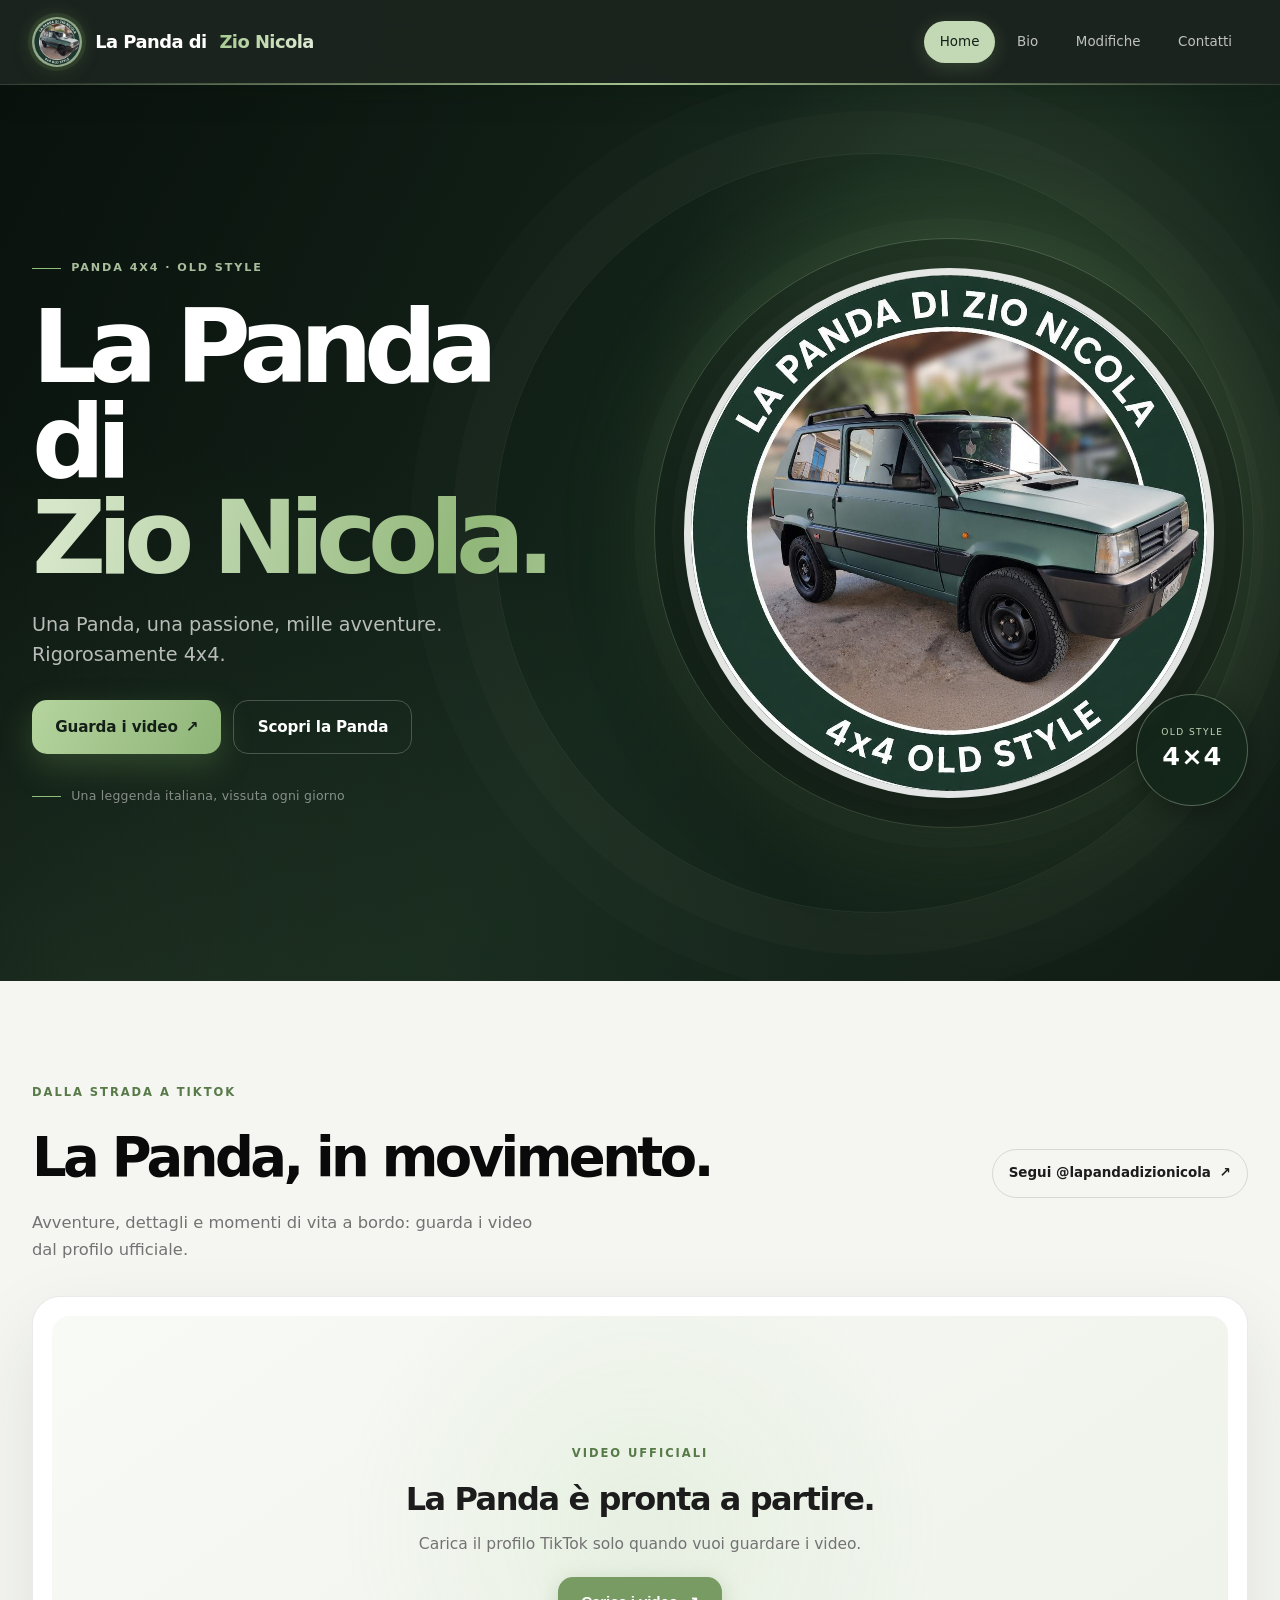
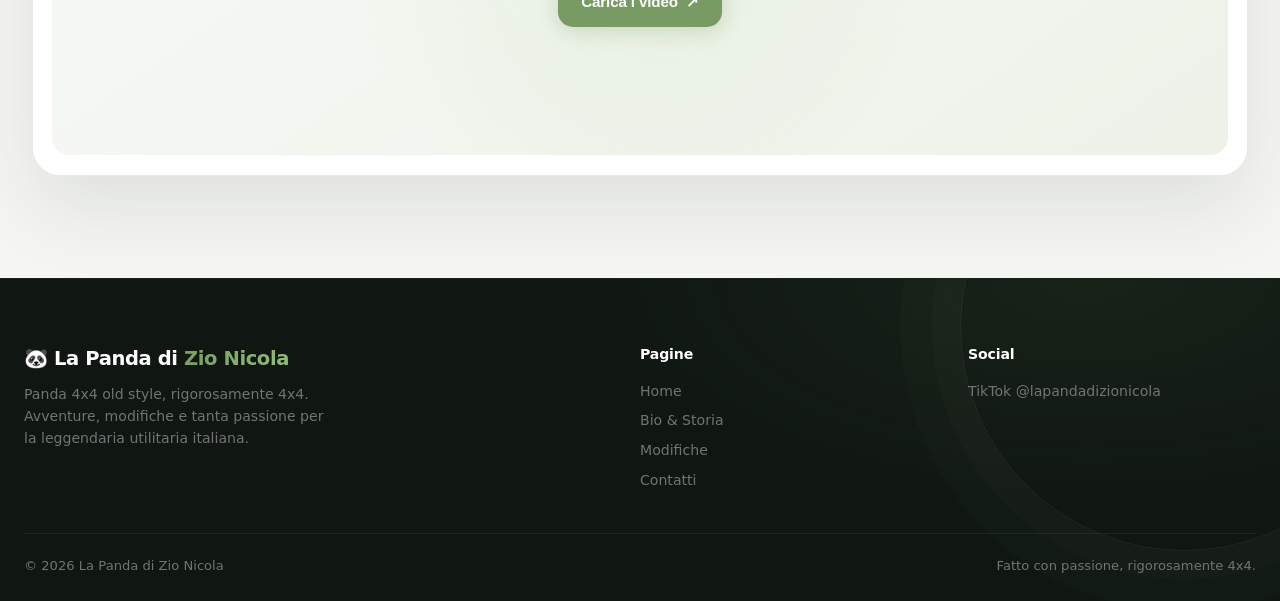
==== commit d2ffb777: "v4" ====
--- a/index.html
+++ b/index.html
@@ -5,9 +5,6 @@
   <meta name="viewport" content="width=device-width, initial-scale=1.0">
   <title>La Panda di Zio Nicola | Home – Video TikTok</title>
   <meta name="description" content="Panda 4x4 old style rigorosamente 4x4. Avventure e modifiche della Panda di Zio Nicola. Guarda gli ultimi video TikTok.">
-  <link rel="preconnect" href="https://fonts.googleapis.com">
-  <link rel="preconnect" href="https://fonts.gstatic.com" crossorigin>
-  <link href="https://fonts.googleapis.com/css2?family=Inter:wght@400;500;600;700;800&display=swap" rel="stylesheet">
   <link rel="stylesheet" href="css/style.css">
 </head>
 <body>
@@ -16,7 +13,7 @@
   <header class="site-header">
     <div class="header-inner">
       <a href="index.html" class="logo">
-        <span class="logo-icon"><img src="TuleS.jpg" alt=""></span>
+        <span class="logo-icon"><img src="TuleS-ottimizzata.jpg" alt=""></span>
         La Panda di <span>Zio Nicola</span>
       </a>
       <button class="menu-toggle" aria-label="Apri menu" onclick="document.querySelector('.nav').classList.toggle('open')">☰</button>
@@ -44,7 +41,7 @@
         </div>
         <div class="home-hero-art">
           <div class="hero-art-ring"></div>
-          <img class="hero-badge" src="TuleS.jpg" alt="La Panda 4x4 verde di Zio Nicola">
+          <img class="hero-badge" src="TuleS-ottimizzata.jpg" alt="La Panda 4x4 verde di Zio Nicola" fetchpriority="high">
           <span class="hero-art-label">OLD STYLE<br><strong>4×4</strong></span>
         </div>
       </div>
@@ -62,14 +59,24 @@
         </a>
       </div>
 
-      <div class="creator-embed">
-        <blockquote class="tiktok-embed" cite="https://www.tiktok.com/@lapandadizionicola" data-unique-id="lapandadizionicola" data-embed-from="oembed" data-embed-type="creator" style="max-width:780px;min-width:288px;width:100%;">
-          <section>
-            <a target="_blank" rel="noopener" href="https://www.tiktok.com/@lapandadizionicola?refer=creator_embed">@lapandadizionicola</a>
-          </section>
-        </blockquote>
+      <div class="creator-embed" id="creator-embed">
+        <div class="creator-load">
+          <p class="section-eyebrow">VIDEO UFFICIALI</p>
+          <h3>La Panda è pronta a partire.</h3>
+          <p>Carica il profilo TikTok solo quando vuoi guardare i video.</p>
+          <button class="btn btn-primary" id="load-tiktok" type="button">Carica i video <span aria-hidden="true">↗</span></button>
+        </div>
       </div>
-      <script async src="https://www.tiktok.com/embed.js"></script>
+      <script>
+        document.getElementById('load-tiktok').addEventListener('click', function () {
+          var embed = document.getElementById('creator-embed');
+          embed.innerHTML = '<blockquote class="tiktok-embed" cite="https://www.tiktok.com/@lapandadizionicola" data-unique-id="lapandadizionicola" data-embed-from="oembed" data-embed-type="creator" style="max-width:780px;min-width:288px;width:100%"><section><a target="_blank" rel="noopener" href="https://www.tiktok.com/@lapandadizionicola">@lapandadizionicola</a></section></blockquote>';
+          var script = document.createElement('script');
+          script.src = 'https://www.tiktok.com/embed.js';
+          script.async = true;
+          embed.appendChild(script);
+        }, { once: true });
+      </script>
     </section>
   </main>
 
--- a/css/style.css
+++ b/css/style.css
@@ -1,8 +1,6 @@
 /* ========================================
    La Panda di Zio Nicola - Style Sheet (Modern)
    ======================================== */
-
-@import url('https://fonts.googleapis.com/css2?family=Inter:wght@400;500;600;700;800&display=swap');
 
 /* --- Reset & Base --- */
 *, *::before, *::after {
@@ -38,7 +36,7 @@
   --radius-sm: 10px;
   --radius-full: 9999px;
   --transition: 0.22s cubic-bezier(0.4, 0, 0.2, 1);
-  --font: 'Inter', system-ui, -apple-system, sans-serif;
+  --font: system-ui, -apple-system, BlinkMacSystemFont, "Segoe UI", sans-serif;
 }
 
 html {
@@ -1169,6 +1167,37 @@
   max-width: 100% !important;
 }
 
+.creator-load {
+  display: grid;
+  justify-items: center;
+  align-content: center;
+  width: 100%;
+  min-height: 330px;
+  padding: 2rem;
+  border-radius: 18px;
+  background:
+    radial-gradient(circle at 50% 48%, rgba(143,191,122,0.12), transparent 47%),
+    linear-gradient(145deg, #f8faf6, #edf2e9);
+  text-align: center;
+}
+
+.creator-load .section-eyebrow {
+  margin-bottom: 0.6rem;
+  color: var(--accent-hover);
+}
+
+.creator-load h3 {
+  margin-bottom: 0.4rem;
+  color: var(--gray-900);
+  font-size: clamp(1.45rem, 3vw, 2rem);
+  letter-spacing: -0.045em;
+}
+
+.creator-load > p:not(.section-eyebrow) {
+  margin-bottom: 1.2rem;
+  color: var(--gray-500);
+}
+
 @media (max-width: 768px) {
   .home-hero {
     min-height: auto;
@@ -1460,6 +1489,42 @@
   font-size: 0.9rem;
 }
 
+.excel-form-pending {
+  display: flex;
+  align-items: flex-start;
+  gap: 0.9rem;
+  margin: 1.4rem 0;
+  padding: 1rem;
+  border: 1px solid rgba(107,155,90,0.16);
+  border-radius: var(--radius-sm);
+  background: var(--accent-soft);
+}
+
+.excel-form-pending > span {
+  display: grid;
+  flex: 0 0 2rem;
+  width: 2rem;
+  height: 2rem;
+  place-items: center;
+  border-radius: 50%;
+  background: rgba(107,155,90,0.16);
+  color: var(--accent-hover);
+  font-weight: 700;
+}
+
+.excel-form-pending strong {
+  display: block;
+  margin-bottom: 0.25rem;
+  color: var(--gray-900);
+  font-size: 0.9rem;
+}
+
+.excel-form-pending p {
+  color: var(--gray-700);
+  font-size: 0.84rem;
+  line-height: 1.55;
+}
+
 .contact-card .btn-primary {
   color: var(--white);
 }
@@ -1528,3 +1593,670 @@
     padding-top: 1.5rem;
   }
 }
+
+/* --- Signature motion system --- */
+:root {
+  --accent: #789b63;
+  --accent-hover: #587a48;
+  --accent-soft: rgba(120,155,99,0.13);
+  --accent-glow: rgba(120,155,99,0.3);
+  --radius: 22px;
+  --radius-sm: 14px;
+  --transition: 0.32s cubic-bezier(0.2, 0.75, 0.25, 1);
+}
+
+body {
+  background:
+    radial-gradient(ellipse at 50% 18%, rgba(222,232,216,0.3), transparent 46%),
+    #f5f6f2;
+  background-attachment: fixed;
+}
+
+.site-header {
+  background: rgba(13,22,16,0.94);
+  border-bottom-color: rgba(193,218,177,0.14);
+  box-shadow: 0 8px 32px rgba(6,16,9,0.16);
+}
+
+.site-header::after {
+  position: absolute;
+  right: 0;
+  bottom: -1px;
+  left: 0;
+  height: 2px;
+  background: linear-gradient(90deg, transparent, #a5c38f 50%, transparent);
+  content: "";
+  transform: scaleX(0);
+  transform-origin: left;
+  animation: header-glint 1.3s 0.15s ease-out forwards;
+}
+
+.header-inner {
+  max-width: 1320px;
+  min-height: 84px;
+  padding: 0.7rem 2rem;
+}
+
+.logo {
+  gap: 0.8rem;
+  font-size: 1.12rem;
+  transition: transform var(--transition);
+}
+
+.logo:hover {
+  transform: translateY(-1px);
+}
+
+.logo-icon {
+  width: 3.15rem;
+  height: 3.15rem;
+  flex-basis: 3.15rem;
+  border: 2px solid rgba(192,220,177,0.7);
+  box-shadow: 0 0 0 4px rgba(143,191,122,0.1), 0 5px 18px rgba(0,0,0,0.24);
+  transition: transform 0.5s cubic-bezier(0.2,0.75,0.25,1), box-shadow var(--transition);
+}
+
+.logo:hover .logo-icon {
+  transform: rotate(-8deg) scale(1.08);
+  box-shadow: 0 0 0 6px rgba(143,191,122,0.13), 0 7px 24px rgba(0,0,0,0.3);
+}
+
+.logo span {
+  background-image: linear-gradient(110deg, #a5c98f, #e5eedc 55%, #a5c98f);
+  background-size: 200% auto;
+  animation: none;
+}
+
+.nav {
+  gap: 0.35rem;
+}
+
+.nav a {
+  position: relative;
+  padding: 0.62rem 1rem;
+  color: rgba(255,255,255,0.72);
+  font-size: 0.84rem;
+}
+
+.nav a:not(.active)::after {
+  position: absolute;
+  right: 1rem;
+  bottom: 0.32rem;
+  left: 1rem;
+  height: 1px;
+  background: #a5c98f;
+  content: "";
+  transform: scaleX(0);
+  transition: transform var(--transition);
+}
+
+.nav a:not(.active):hover::after {
+  transform: scaleX(1);
+}
+
+.nav a.active {
+  color: #142017;
+  background: #c3d9b5;
+  box-shadow: 0 4px 18px rgba(143,191,122,0.23);
+}
+
+.home-hero {
+  min-height: min(760px, calc(100svh - 84px));
+  padding: clamp(4rem, 9vw, 8rem) 2rem;
+  background:
+    radial-gradient(ellipse 40% 75% at 78% 45%, rgba(137,180,114,0.28), transparent 72%),
+    radial-gradient(ellipse at 7% 100%, rgba(76,112,77,0.27), transparent 43%),
+    linear-gradient(120deg, #0c1510 0%, #16291d 52%, #101b14 100%);
+  isolation: isolate;
+}
+
+.home-hero::before {
+  top: 50%;
+  right: 2%;
+  width: min(64vw, 760px);
+  height: auto;
+  aspect-ratio: 1;
+  border-color: rgba(214,237,199,0.08);
+  box-shadow: 0 0 0 42px rgba(214,237,199,0.018), 0 0 0 84px rgba(214,237,199,0.012);
+  animation: none;
+}
+
+.home-hero::after {
+  position: absolute;
+  z-index: -1;
+  inset: 0;
+  background: linear-gradient(110deg, rgba(7,13,9,0.38), transparent 72%);
+  content: "";
+  pointer-events: none;
+}
+
+.home-hero-inner {
+  max-width: 1320px;
+  min-height: clamp(460px, 61vh, 650px);
+  grid-template-columns: 1fr 1.06fr;
+  gap: clamp(1rem, 4vw, 4.5rem);
+}
+
+.home-hero-copy {
+  animation: hero-copy-in 0.9s 0.08s both cubic-bezier(0.2,0.75,0.25,1);
+}
+
+.hero-eyebrow {
+  margin-bottom: 1.35rem;
+  font-size: 0.7rem;
+}
+
+.home-hero h1 {
+  max-width: 730px;
+  font-size: clamp(4rem, 8vw, 7.6rem);
+  line-height: 0.93;
+  letter-spacing: -0.085em;
+}
+
+.home-hero h1 span {
+  background-image: linear-gradient(105deg, #d5e6c9 4%, #91b779 48%, #e0ead7 92%);
+  background-size: 180% auto;
+  animation: none;
+}
+
+.home-hero .tagline {
+  margin-top: 1.55rem;
+  font-size: clamp(1rem, 1.5vw, 1.22rem);
+}
+
+.home-hero .hero-buttons {
+  gap: 0.75rem;
+}
+
+.btn {
+  position: relative;
+  overflow: hidden;
+  min-height: 50px;
+  padding: 0.85rem 1.45rem;
+  border-radius: 15px;
+  transition: transform var(--transition), box-shadow var(--transition), background var(--transition), border-color var(--transition);
+}
+
+.btn::after {
+  position: absolute;
+  top: -100%;
+  left: -35%;
+  width: 24%;
+  height: 300%;
+  background: rgba(255,255,255,0.28);
+  content: "";
+  transform: rotate(25deg) translateX(-220%);
+  transition: transform 0.65s ease;
+}
+
+.btn:hover::after {
+  transform: rotate(25deg) translateX(650%);
+}
+
+.btn:hover {
+  transform: translateY(-3px) scale(1.025);
+}
+
+.home-hero .btn-primary {
+  color: #142017;
+  background: linear-gradient(115deg, #b5d49e, #8eb477);
+  box-shadow: 0 12px 32px rgba(114,161,91,0.28);
+}
+
+.home-hero .btn-primary:hover {
+  background: linear-gradient(115deg, #c5e1b1, #9fca88);
+  box-shadow: 0 16px 38px rgba(114,161,91,0.38);
+}
+
+.hero-signature {
+  margin-top: 2rem;
+}
+
+.home-hero-art {
+  min-height: clamp(440px, 52vw, 680px);
+  animation: art-in 1s 0.12s both cubic-bezier(0.2,0.75,0.25,1);
+}
+
+.hero-art-ring {
+  width: min(100%, 590px);
+  border-color: rgba(207,232,190,0.24);
+  box-shadow: 0 0 0 20px rgba(181,208,169,0.025), 0 0 100px rgba(143,191,122,0.16);
+  animation: none;
+}
+
+.hero-badge {
+  width: min(92%, 530px);
+  border-width: 7px;
+  box-shadow: 0 34px 100px rgba(0,0,0,0.48), 0 0 0 12px rgba(255,255,255,0.025);
+  animation: none;
+}
+
+.home-hero-art:hover .hero-badge {
+  animation-play-state: paused;
+  transform: rotate(0) scale(1.035);
+}
+
+.hero-art-label {
+  right: 0;
+  bottom: 9%;
+  width: 112px;
+  height: 112px;
+  border: 1px solid rgba(213,232,199,0.32);
+  background: rgba(20,39,27,0.92);
+  backdrop-filter: blur(10px);
+  animation: none;
+}
+
+.hero-art-label strong {
+  font-size: 1.6rem;
+}
+
+.creator-section {
+  max-width: 1320px;
+  padding: clamp(4rem, 8vw, 7rem) 2rem;
+}
+
+.creator-heading {
+  align-items: center;
+  margin-bottom: 2rem;
+}
+
+.creator-heading .section-title {
+  font-size: clamp(2rem, 4.5vw, 3.4rem);
+  letter-spacing: -0.065em;
+}
+
+.creator-embed {
+  min-height: 480px;
+  border: 1px solid rgba(40,66,43,0.1);
+  border-radius: 28px;
+  box-shadow: 0 32px 80px rgba(26,39,29,0.1);
+  transition: transform 0.5s ease, box-shadow 0.5s ease;
+}
+
+.creator-embed:hover {
+  transform: translateY(-5px);
+  box-shadow: 0 40px 95px rgba(26,39,29,0.14);
+}
+
+.page-hero {
+  min-height: 390px;
+  background:
+    radial-gradient(ellipse 35% 110% at 83% 45%, rgba(143,191,122,0.27), transparent 74%),
+    linear-gradient(120deg, #0b1510, #172a1d 58%, #101a13);
+}
+
+.page-hero::after {
+  top: -20rem;
+  right: 8%;
+  width: 48rem;
+  height: 48rem;
+  border-color: rgba(202,229,187,0.09);
+  box-shadow: 0 0 0 34px rgba(202,229,187,0.018), 0 0 0 70px rgba(202,229,187,0.012);
+  animation: none;
+}
+
+.page-hero-inner {
+  max-width: 1320px;
+  min-height: 390px;
+  grid-template-columns: 1fr minmax(260px, 400px);
+  gap: 4rem;
+  padding: 4rem 2rem;
+}
+
+.page-hero-inner > div {
+  animation: hero-copy-in 0.8s both cubic-bezier(0.2,0.75,0.25,1);
+}
+
+.page-hero h1 {
+  font-size: clamp(3.3rem, 7vw, 6rem);
+  line-height: 0.98;
+}
+
+.page-hero h1 span {
+  background: linear-gradient(105deg, #d5e6c9 4%, #91b779 48%, #e0ead7 92%);
+  -webkit-background-clip: text;
+  -webkit-text-fill-color: transparent;
+  background-clip: text;
+}
+
+.page-hero-inner > div > p:last-child {
+  max-width: 550px;
+  font-size: 1.05rem;
+}
+
+.page-hero-inner > img {
+  width: min(100%, 370px);
+  border-width: 6px;
+  box-shadow: 0 28px 80px rgba(0,0,0,0.4), 0 0 0 15px rgba(255,255,255,0.035);
+  animation: none;
+  transition: transform 0.6s cubic-bezier(0.2,0.75,0.25,1);
+}
+
+.page-hero-inner > img:hover {
+  transform: rotate(-3deg) scale(1.055);
+}
+
+.story-content,
+.container:has(.modifiche-grid),
+.container:has(.contact-grid) {
+  max-width: 1320px;
+  padding: 3.5rem 2rem 5rem;
+}
+
+.bio-card,
+.contact-card,
+.mod-card {
+  border: 1px solid rgba(41,67,43,0.08);
+  border-radius: 25px;
+  box-shadow: 0 16px 46px rgba(20,43,25,0.065);
+  transition: transform 0.4s cubic-bezier(0.2,0.75,0.25,1), box-shadow 0.4s ease, border-color 0.4s ease;
+  animation: card-in 0.7s both cubic-bezier(0.2,0.75,0.25,1);
+}
+
+.bio-card:nth-child(2),
+.mod-card:nth-child(2) { animation-delay: 0.08s; }
+.bio-card:nth-child(3),
+.mod-card:nth-child(3) { animation-delay: 0.16s; }
+.bio-card:nth-child(4),
+.mod-card:nth-child(4) { animation-delay: 0.24s; }
+.mod-card:nth-child(5) { animation-delay: 0.32s; }
+
+.bio-card:hover,
+.contact-card:hover,
+.mod-card:hover {
+  transform: translateY(-8px);
+  border-color: rgba(105,150,82,0.24);
+  box-shadow: 0 28px 70px rgba(20,43,25,0.13);
+}
+
+.bio-card h2,
+.contact-card h2 {
+  font-size: 1.3rem;
+}
+
+.modifiche-grid {
+  grid-template-columns: repeat(auto-fit, minmax(min(100%, 300px), 1fr));
+  gap: 1.5rem;
+}
+
+.mod-card {
+  overflow: hidden;
+}
+
+.mod-img {
+  height: 205px;
+  font-size: 4.2rem;
+  transition: height 0.4s ease, filter 0.4s ease;
+}
+
+.mod-card:hover .mod-img {
+  height: 220px;
+  filter: saturate(1.2);
+}
+
+.mod-img::before {
+  position: absolute;
+  inset: 0;
+  background: radial-gradient(circle at 50% 70%, rgba(198,231,179,0.13), transparent 48%);
+  content: "";
+  transition: transform 0.6s ease;
+}
+
+.mod-card:hover .mod-img::before {
+  transform: scale(1.3);
+}
+
+.mod-cta {
+  border: 1px solid rgba(89,123,71,0.12);
+  background:
+    radial-gradient(circle at 92% 10%, rgba(139,179,114,0.18), transparent 38%),
+    linear-gradient(120deg, #eaf0e5, #f8f9f6);
+  box-shadow: 0 18px 45px rgba(39,69,40,0.06);
+}
+
+.contact-grid {
+  gap: 1.5rem;
+}
+
+.social-link {
+  border: 1px solid rgba(40,66,43,0.08);
+  background: linear-gradient(120deg, #f7f9f5, #fff);
+  transition: transform var(--transition), border-color var(--transition), box-shadow var(--transition);
+}
+
+.social-link:hover {
+  transform: translateX(6px);
+  border-color: rgba(107,155,90,0.32);
+  box-shadow: 0 10px 25px rgba(39,69,40,0.08);
+}
+
+.form-group input,
+.form-group textarea {
+  transition: border-color var(--transition), box-shadow var(--transition), transform var(--transition);
+}
+
+.form-group input:focus,
+.form-group textarea:focus {
+  transform: translateY(-1px);
+  box-shadow: 0 0 0 4px rgba(107,155,90,0.12);
+}
+
+.site-footer {
+  position: relative;
+  overflow: hidden;
+  padding-top: 4rem;
+}
+
+.site-footer::before {
+  position: absolute;
+  top: -11rem;
+  right: -8rem;
+  width: 28rem;
+  height: 28rem;
+  border: 1px solid rgba(179,207,161,0.09);
+  border-radius: 50%;
+  box-shadow: 0 0 0 28px rgba(179,207,161,0.018), 0 0 0 60px rgba(179,207,161,0.012);
+  content: "";
+  pointer-events: none;
+}
+
+.footer-inner,
+.footer-bottom {
+  position: relative;
+  z-index: 1;
+  max-width: 1320px;
+}
+
+.footer-brand {
+  font-size: 1.22rem;
+}
+
+.footer-col a {
+  width: fit-content;
+  transition: color var(--transition), transform var(--transition);
+}
+
+.footer-col a:hover {
+  transform: translateX(4px);
+}
+
+@keyframes header-glint {
+  to { transform: scaleX(1); }
+}
+
+@keyframes hero-copy-in {
+  from { opacity: 0; transform: translateY(28px); }
+  to { opacity: 1; transform: translateY(0); }
+}
+
+@keyframes art-in {
+  from { opacity: 0; transform: translateX(35px) scale(0.96); }
+  to { opacity: 1; transform: translateX(0) scale(1); }
+}
+
+@keyframes card-in {
+  from { opacity: 0; transform: translateY(22px); }
+  to { opacity: 1; transform: translateY(0); }
+}
+
+@media (max-width: 768px) {
+  .header-inner {
+    min-height: 72px;
+    padding: 0.55rem 1rem;
+  }
+
+  .logo {
+    gap: 0.65rem;
+    font-size: 0.99rem;
+  }
+
+  .logo-icon {
+    width: 2.65rem;
+    height: 2.65rem;
+    flex-basis: 2.65rem;
+  }
+
+  .nav {
+    padding: 0.8rem 1rem 1.2rem;
+    background: rgba(13,22,16,0.98);
+    box-shadow: 0 18px 30px rgba(0,0,0,0.2);
+  }
+
+  .nav a:not(.active)::after {
+    display: none;
+  }
+
+  .home-hero {
+    min-height: auto;
+    padding: 4rem 1.25rem 2.5rem;
+  }
+
+  .home-hero::before {
+    top: 69%;
+    right: -25%;
+    width: 95vw;
+  }
+
+  .home-hero-inner {
+    min-height: auto;
+    gap: 0.25rem;
+  }
+
+  .home-hero h1 {
+    font-size: clamp(3.4rem, 13vw, 5.4rem);
+  }
+
+  .home-hero-art {
+    min-height: min(100vw, 440px);
+  }
+
+  .hero-art-ring {
+    width: min(86%, 370px);
+  }
+
+  .hero-badge {
+    width: min(78%, 345px);
+  }
+
+  .hero-art-label {
+    right: 9%;
+    bottom: 5%;
+    width: 88px;
+    height: 88px;
+  }
+
+  .creator-section {
+    padding: 4rem 1.2rem;
+  }
+
+  .creator-heading {
+    align-items: flex-start;
+    flex-direction: column;
+  }
+
+  .creator-embed {
+    min-height: 400px;
+    padding: 0.5rem;
+    border-radius: 20px;
+  }
+
+  .page-hero {
+    min-height: 310px;
+  }
+
+  .page-hero-inner {
+    min-height: 310px;
+    grid-template-columns: 1fr minmax(110px, 190px);
+    gap: 1rem;
+    padding: 3rem 1.25rem;
+  }
+
+  .page-hero h1 {
+    font-size: clamp(2.5rem, 8vw, 4.4rem);
+  }
+
+  .page-hero-inner > img {
+    width: min(100%, 180px);
+  }
+
+  .story-content,
+  .container:has(.modifiche-grid),
+  .container:has(.contact-grid) {
+    padding: 2rem 1.2rem 3.5rem;
+  }
+}
+
+@media (max-width: 480px) {
+  .logo {
+    font-size: 0.9rem;
+  }
+
+  .logo-icon {
+    width: 2.35rem;
+    height: 2.35rem;
+    flex-basis: 2.35rem;
+  }
+
+  .home-hero h1 {
+    font-size: clamp(3.1rem, 14vw, 4.1rem);
+  }
+
+  .hero-signature {
+    font-size: 0.7rem;
+  }
+
+  .page-hero-inner {
+    grid-template-columns: 1fr 76px;
+    min-height: 260px;
+    padding: 2.5rem 1rem;
+  }
+
+  .page-hero h1 {
+    font-size: 2.4rem;
+  }
+
+  .page-hero-inner > img {
+    width: 74px;
+    border-width: 3px;
+  }
+
+  .page-hero-inner > div > p:last-child {
+    font-size: 0.84rem;
+  }
+
+  .mod-cta {
+    border-radius: 20px;
+  }
+}
+
+@media (prefers-reduced-motion: reduce) {
+  *,
+  *::before,
+  *::after {
+    scroll-behavior: auto !important;
+    animation-duration: 0.01ms !important;
+    animation-iteration-count: 1 !important;
+    transition-duration: 0.01ms !important;
+  }
+}
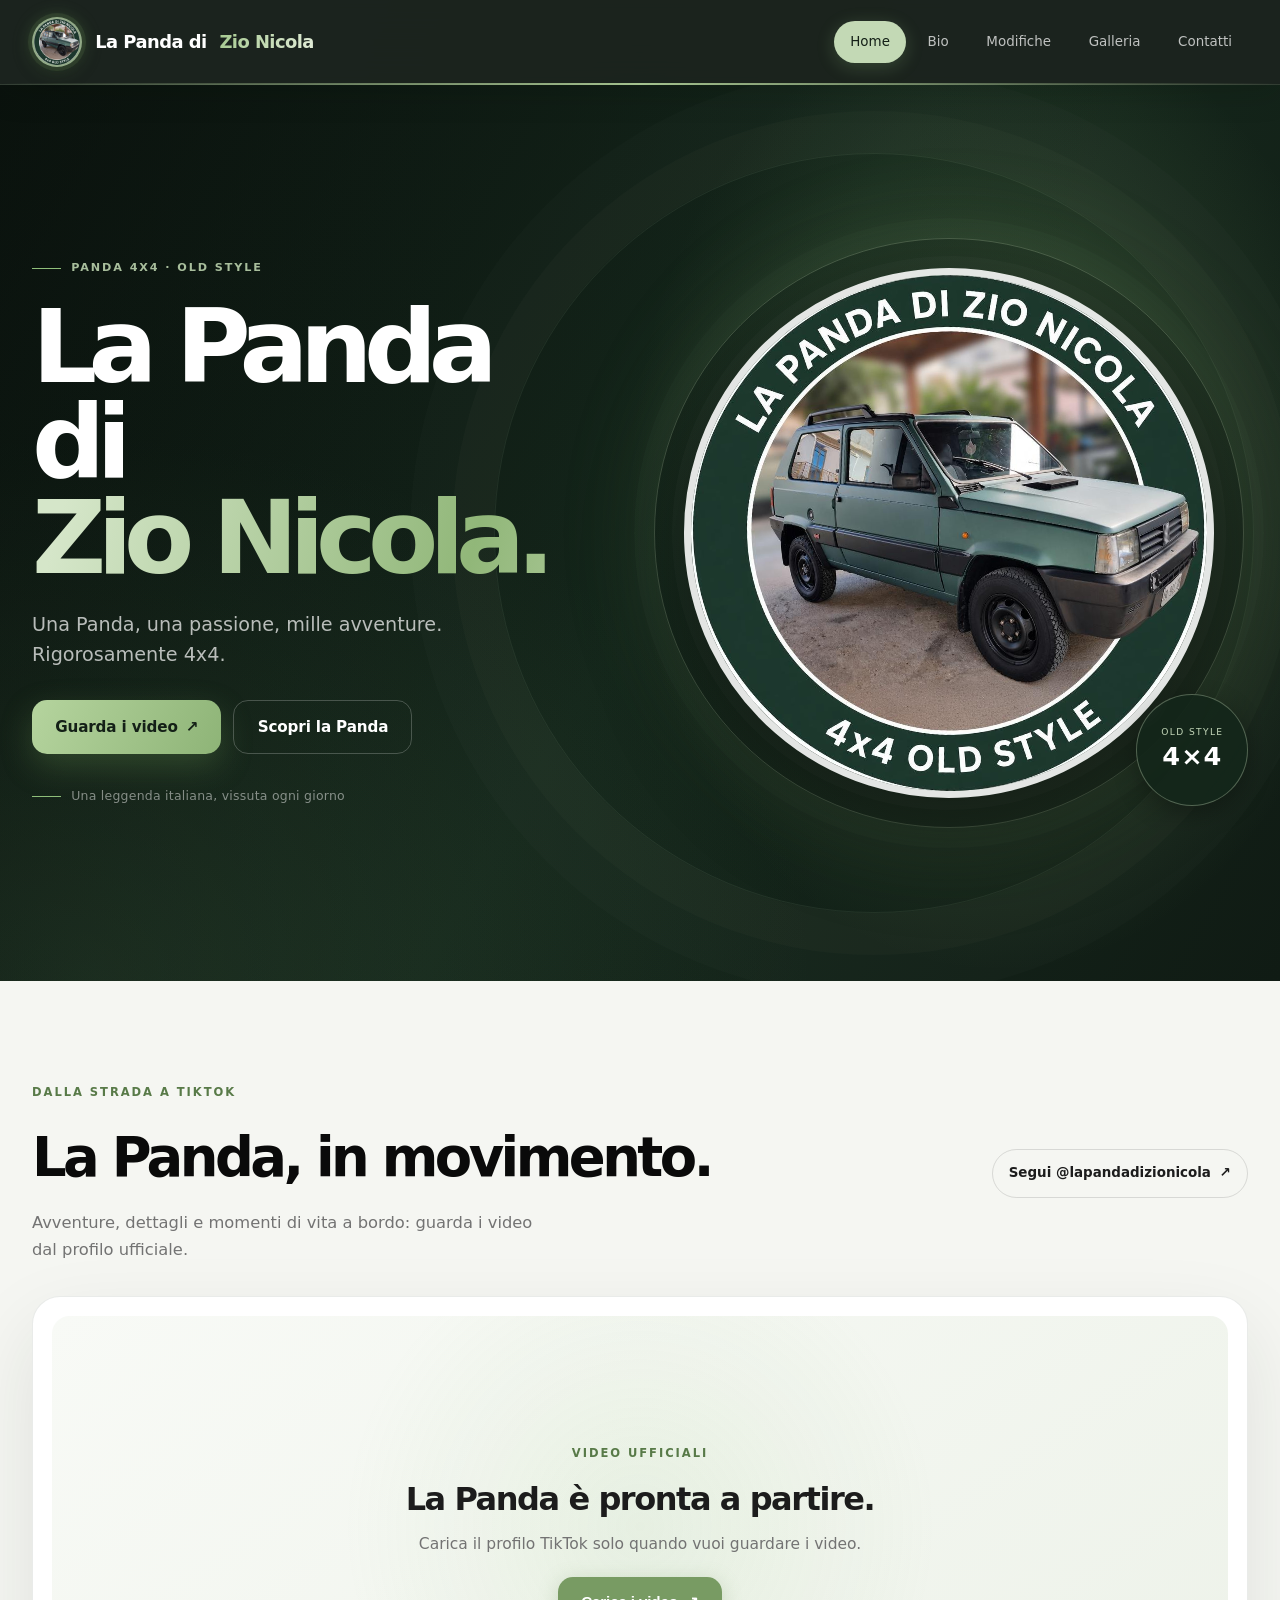
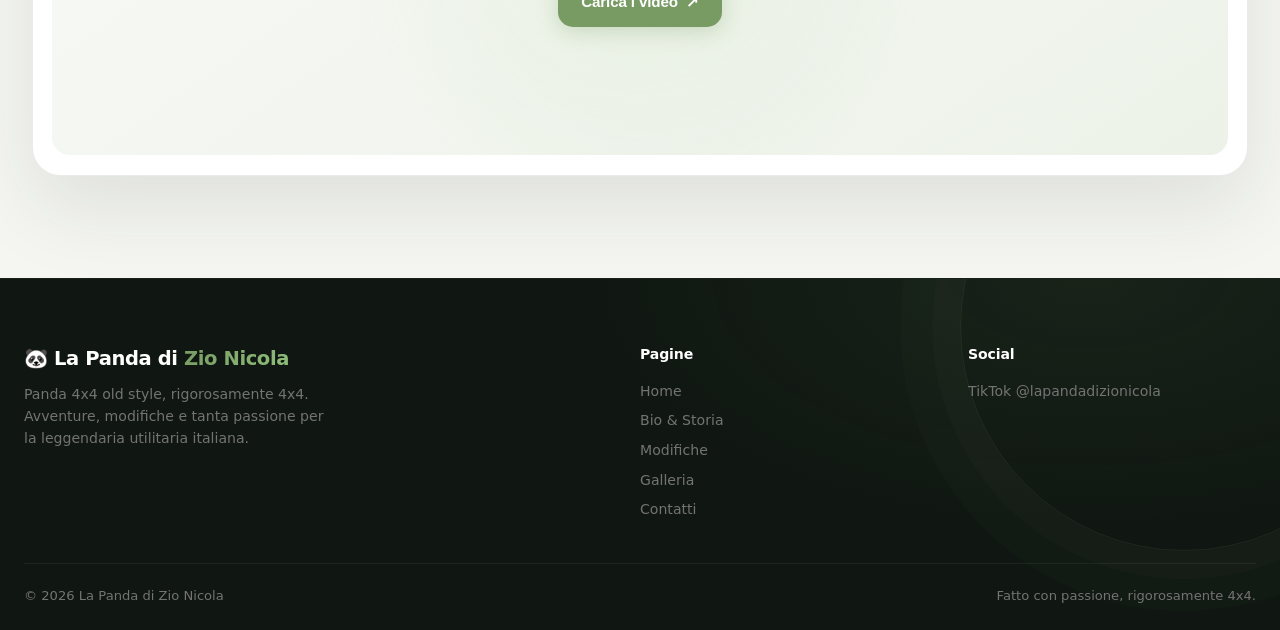
==== commit 928703c1: "v3" ====
--- a/index.html
+++ b/index.html
@@ -21,6 +21,7 @@
         <a href="index.html" class="active">Home</a>
         <a href="bio.html">Bio</a>
         <a href="modifiche.html">Modifiche</a>
+        <a href="galleria.html">Galleria</a>
         <a href="contatti.html">Contatti</a>
       </nav>
     </div>
@@ -92,6 +93,7 @@
         <a href="index.html">Home</a>
         <a href="bio.html">Bio &amp; Storia</a>
         <a href="modifiche.html">Modifiche</a>
+        <a href="galleria.html">Galleria</a>
         <a href="contatti.html">Contatti</a>
       </div>
       <div class="footer-col">
--- a/css/style.css
+++ b/css/style.css
@@ -2260,3 +2260,224 @@
     transition-duration: 0.01ms !important;
   }
 }
+
+/* --- Photo gallery carousel --- */
+.gallery-section {
+  max-width: 1320px;
+  padding-top: clamp(3rem, 6vw, 5rem);
+  padding-bottom: clamp(3rem, 6vw, 5rem);
+}
+
+.gallery-heading {
+  display: flex;
+  align-items: flex-end;
+  justify-content: space-between;
+  gap: 1.5rem;
+  margin-bottom: 1.5rem;
+}
+
+.gallery-heading .section-eyebrow {
+  margin-bottom: 0.65rem;
+  color: var(--accent-hover);
+}
+
+.gallery-heading .section-title {
+  font-size: clamp(1.7rem, 3.5vw, 2.6rem);
+}
+
+.gallery-heading .section-subtitle {
+  margin-bottom: 0;
+}
+
+.gallery-count {
+  flex: 0 0 auto;
+  padding: 0.5rem 0.85rem;
+  border: 1px solid rgba(107,155,90,0.2);
+  border-radius: var(--radius-full);
+  color: var(--accent-hover);
+  font-size: 0.82rem;
+  font-weight: 700;
+  font-variant-numeric: tabular-nums;
+}
+
+.gallery-carousel {
+  position: relative;
+  overflow: hidden;
+  border: 1px solid rgba(255,255,255,0.08);
+  border-radius: 24px;
+  background:
+    radial-gradient(ellipse at 50% 45%, rgba(107,155,90,0.17), transparent 62%),
+    linear-gradient(140deg, #101713, #1a211b 55%, #111511);
+  box-shadow: 0 24px 70px rgba(20,35,23,0.15);
+  outline: none;
+}
+
+.gallery-carousel:focus-visible {
+  outline: 3px solid var(--accent);
+  outline-offset: 4px;
+}
+
+.gallery-slides {
+  display: grid;
+  aspect-ratio: 16 / 9;
+  min-height: 340px;
+  max-height: 680px;
+}
+
+.gallery-slide {
+  position: relative;
+  display: grid;
+  grid-area: 1 / 1;
+  place-items: center;
+  overflow: hidden;
+  opacity: 0;
+  pointer-events: none;
+  transform: scale(1.015);
+  transition: opacity 0.4s ease, transform 0.6s ease;
+}
+
+.gallery-slide.is-active {
+  opacity: 1;
+  pointer-events: auto;
+  transform: scale(1);
+}
+
+.gallery-slide::after {
+  position: absolute;
+  inset: 45% 0 0;
+  background: linear-gradient(transparent, rgba(0,0,0,0.75));
+  content: "";
+  pointer-events: none;
+}
+
+.gallery-slide img {
+  width: 100%;
+  height: 100%;
+  object-fit: contain;
+  padding: clamp(1rem, 5vw, 3rem);
+}
+
+.gallery-slide .gallery-image-detail,
+.gallery-slide .gallery-image-front {
+  object-fit: cover;
+  padding: 0;
+  transform: scale(1.06);
+}
+
+.gallery-slide .gallery-image-detail {
+  object-position: center 62%;
+}
+
+.gallery-slide .gallery-image-front {
+  object-position: 76% 57%;
+  transform: scale(1.3);
+}
+
+.gallery-slide figcaption {
+  position: absolute;
+  z-index: 1;
+  right: clamp(1rem, 4vw, 2.5rem);
+  bottom: clamp(1rem, 4vw, 2rem);
+  left: clamp(1rem, 4vw, 2.5rem);
+  display: flex;
+  align-items: center;
+  gap: 0.8rem;
+  color: var(--white);
+  font-size: clamp(1rem, 2.3vw, 1.5rem);
+  font-weight: 700;
+  letter-spacing: -0.02em;
+}
+
+.gallery-slide figcaption span {
+  color: #b6d0a9;
+  font-size: 0.75rem;
+  letter-spacing: 0.12em;
+}
+
+.gallery-arrow {
+  position: absolute;
+  z-index: 2;
+  top: 50%;
+  display: grid;
+  width: 48px;
+  height: 48px;
+  place-items: center;
+  border: 1px solid rgba(255,255,255,0.25);
+  border-radius: 50%;
+  background: rgba(10,15,11,0.66);
+  color: var(--white);
+  font: inherit;
+  font-size: 2rem;
+  line-height: 1;
+  cursor: pointer;
+  backdrop-filter: blur(8px);
+  transform: translateY(-50%);
+  transition: background var(--transition), border-color var(--transition), transform var(--transition);
+}
+
+.gallery-arrow:hover {
+  border-color: rgba(255,255,255,0.55);
+  background: var(--accent-hover);
+  transform: translateY(-50%) scale(1.06);
+}
+
+.gallery-arrow:focus-visible,
+.gallery-dot:focus-visible {
+  outline: 3px solid #b6d0a9;
+  outline-offset: 3px;
+}
+
+.gallery-previous { left: clamp(0.75rem, 2vw, 1.5rem); }
+.gallery-next { right: clamp(0.75rem, 2vw, 1.5rem); }
+
+.gallery-controls {
+  display: flex;
+  justify-content: center;
+  gap: 0.55rem;
+  padding: 1.25rem 0 0.65rem;
+}
+
+.gallery-dot {
+  width: 10px;
+  height: 10px;
+  padding: 0;
+  border: 0;
+  border-radius: var(--radius-full);
+  background: #cbd4c8;
+  cursor: pointer;
+  transition: width var(--transition), background var(--transition);
+}
+
+.gallery-dot.is-active {
+  width: 28px;
+  background: var(--accent);
+}
+
+.gallery-note {
+  max-width: 700px;
+  margin: 0.85rem auto 0;
+  color: var(--gray-500);
+  font-size: 0.86rem;
+  text-align: center;
+}
+
+@media (max-width: 600px) {
+  .gallery-heading {
+    align-items: flex-start;
+  }
+
+  .gallery-heading .section-subtitle {
+    max-width: 280px;
+    font-size: 0.92rem;
+  }
+
+  .gallery-slides {
+    aspect-ratio: 4 / 3;
+    min-height: 260px;
+  }
+
+  .gallery-arrow {
+    width: 42px;
+    height: 42px;
+  }
+}
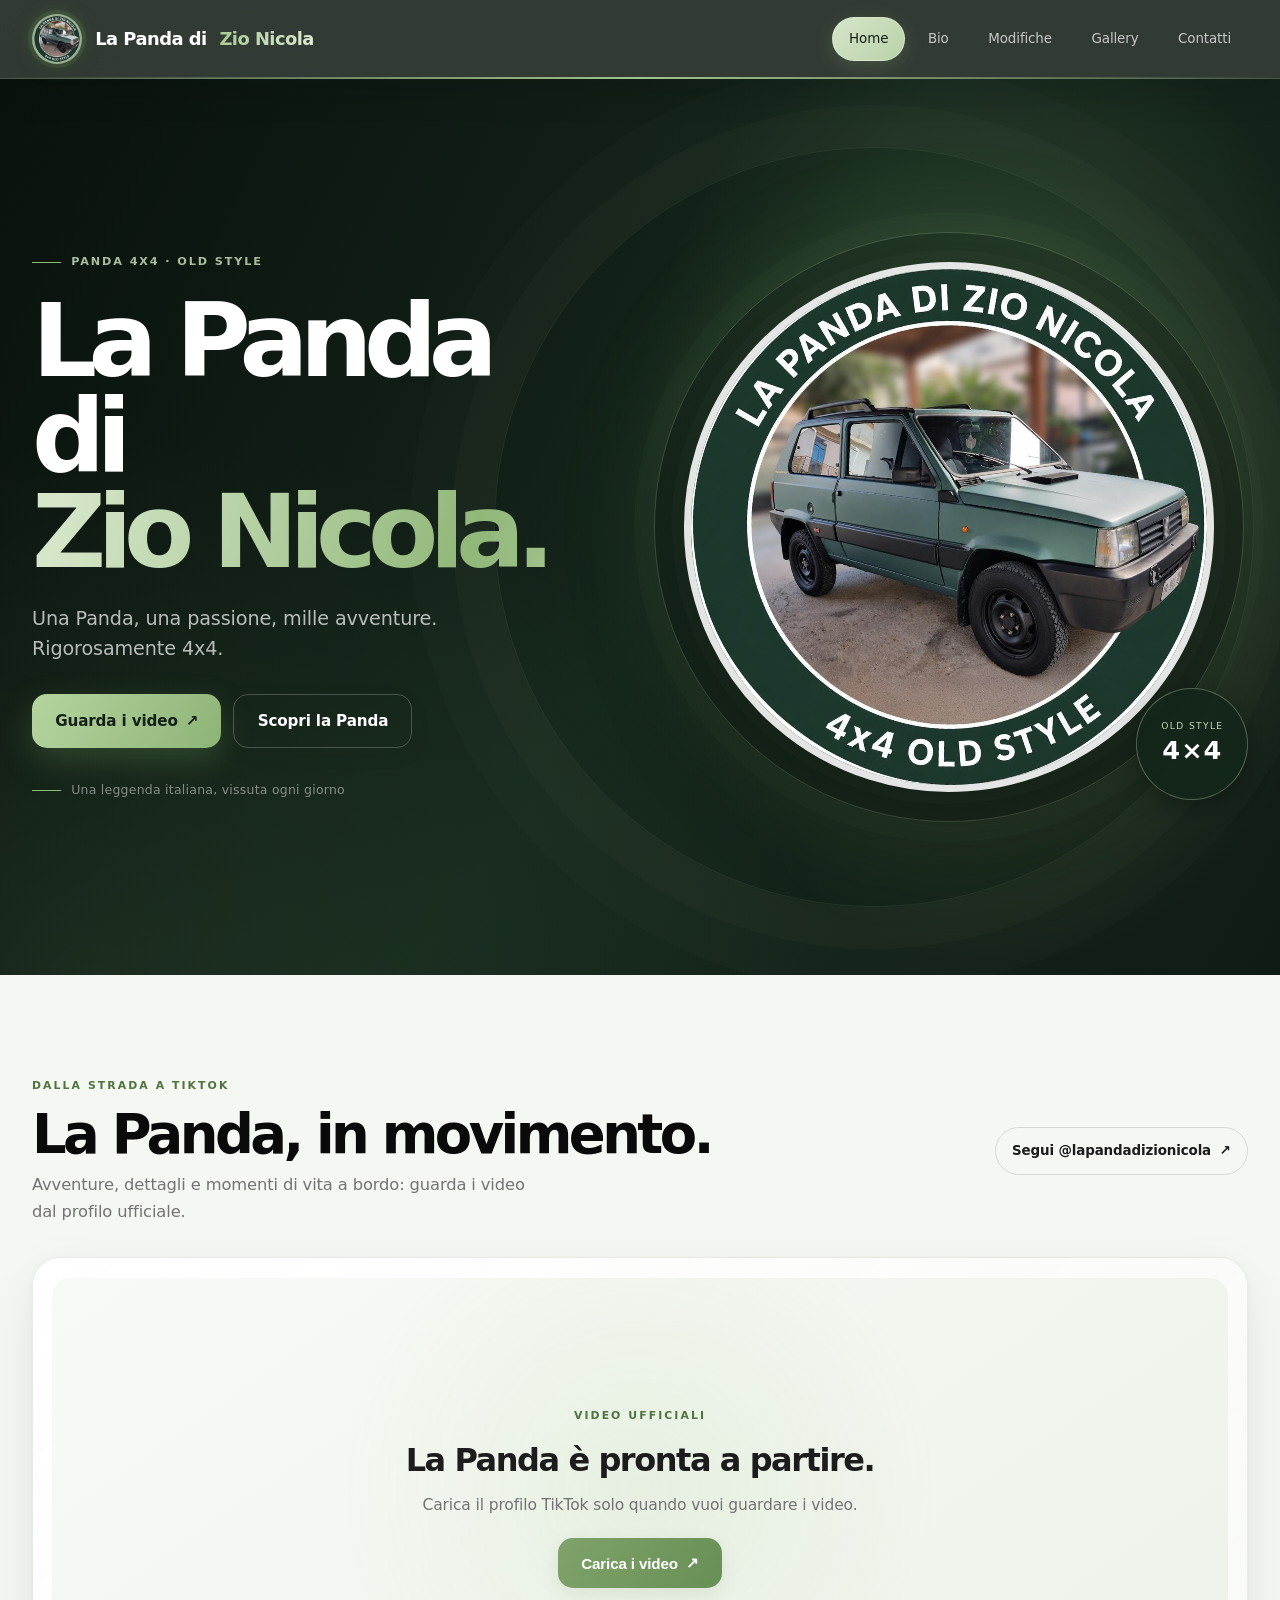
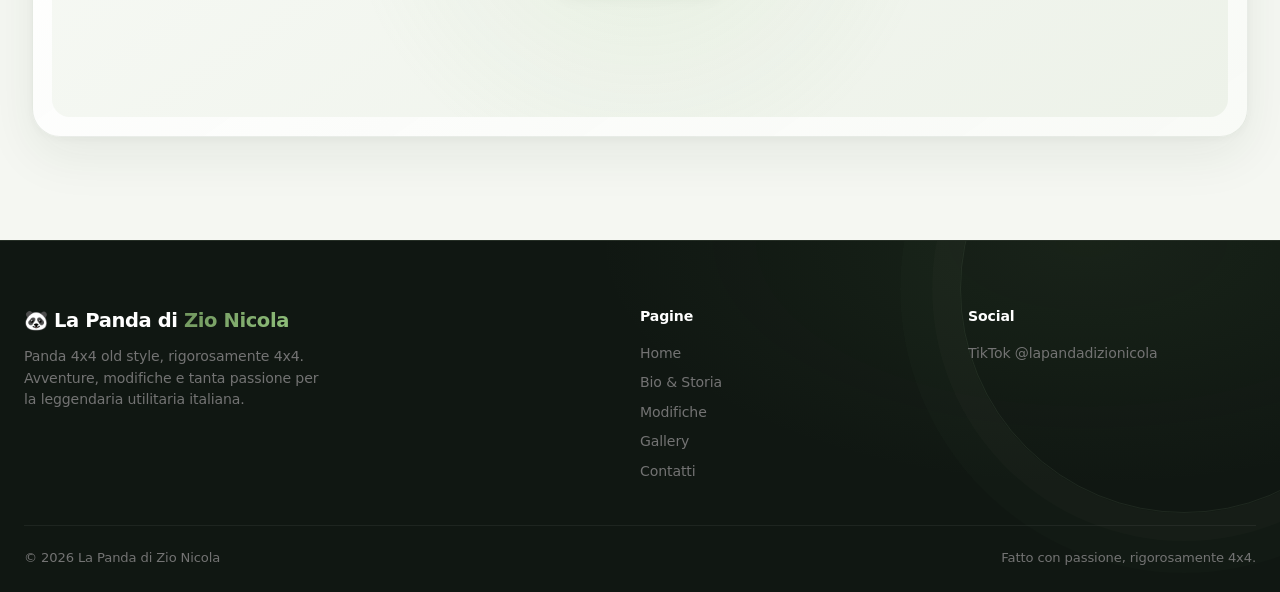
==== commit 31c607d3: "v2." ====
--- a/index.html
+++ b/index.html
@@ -6,8 +6,20 @@
   <title>La Panda di Zio Nicola | Home – Video TikTok</title>
   <meta name="description" content="Panda 4x4 old style rigorosamente 4x4. Avventure e modifiche della Panda di Zio Nicola. Guarda gli ultimi video TikTok.">
   <link rel="stylesheet" href="css/style.css">
+  <link rel="icon" type="image/svg+xml" href="favicon.svg">
+  <noscript><style>.site-loader { display: none !important; } body.is-loading { overflow: auto !important; }</style></noscript>
 </head>
-<body>
+<body class="is-loading">
+
+  <div class="site-loader" id="site-loader" role="status" aria-live="polite">
+    <div class="loader-content">
+      <div class="loader-photo-wrap" aria-hidden="true"><img class="loader-photo" src="TuleS-ottimizzata.jpg" alt=""></div>
+      <p class="loader-kicker">LA PANDA DI ZIO NICOLA</p>
+      <h2>La Panda è in partenza.</h2>
+      <p class="loader-caption" aria-live="off">La prossima avventura comincia qui.</p>
+      <div class="loader-track" aria-hidden="true"><span></span></div>
+    </div>
+  </div>
 
   <!-- Header -->
   <header class="site-header">
@@ -21,7 +33,7 @@
         <a href="index.html" class="active">Home</a>
         <a href="bio.html">Bio</a>
         <a href="modifiche.html">Modifiche</a>
-        <a href="galleria.html">Galleria</a>
+        <a href="galleria.html">Gallery</a>
         <a href="contatti.html">Contatti</a>
       </nav>
     </div>
@@ -93,7 +105,7 @@
         <a href="index.html">Home</a>
         <a href="bio.html">Bio &amp; Storia</a>
         <a href="modifiche.html">Modifiche</a>
-        <a href="galleria.html">Galleria</a>
+        <a href="galleria.html">Gallery</a>
         <a href="contatti.html">Contatti</a>
       </div>
       <div class="footer-col">
@@ -107,5 +119,6 @@
     </div>
   </footer>
 
+  <script src="js/site.js"></script>
 </body>
 </html>
--- a/css/style.css
+++ b/css/style.css
@@ -2350,27 +2350,16 @@
   pointer-events: none;
 }
 
-.gallery-slide img {
+.gallery-slide img,
+.gallery-slide video {
   width: 100%;
   height: 100%;
   object-fit: contain;
   padding: clamp(1rem, 5vw, 3rem);
 }
 
-.gallery-slide .gallery-image-detail,
-.gallery-slide .gallery-image-front {
-  object-fit: cover;
-  padding: 0;
-  transform: scale(1.06);
-}
-
-.gallery-slide .gallery-image-detail {
-  object-position: center 62%;
-}
-
-.gallery-slide .gallery-image-front {
-  object-position: 76% 57%;
-  transform: scale(1.3);
+.gallery-slide--video figcaption {
+  bottom: clamp(4rem, 8vw, 5rem);
 }
 
 .gallery-slide figcaption {
@@ -2481,3 +2470,502 @@
     height: 42px;
   }
 }
+
+/* --- Panda loading screen and gentle motion --- */
+body.is-loading {
+  overflow: hidden;
+}
+
+.site-loader {
+  position: fixed;
+  z-index: 2000;
+  inset: 0;
+  display: grid;
+  place-items: center;
+  overflow: hidden;
+  padding: 2rem;
+  background:
+    radial-gradient(ellipse at 50% 38%, rgba(113,153,91,0.22), transparent 38%),
+    radial-gradient(ellipse at 50% 110%, rgba(113,153,91,0.12), transparent 45%),
+    #0d1711;
+  color: #f4f7f0;
+  opacity: 1;
+  visibility: visible;
+  transition: opacity 0.65s ease, visibility 0.65s ease;
+}
+
+.site-loader::before,
+.site-loader::after {
+  position: absolute;
+  top: 50%;
+  left: 50%;
+  width: min(82vw, 580px);
+  aspect-ratio: 1;
+  border: 1px solid rgba(204,228,188,0.1);
+  border-radius: 50%;
+  content: "";
+  pointer-events: none;
+  transform: translate(-50%, -50%);
+}
+
+.site-loader::after {
+  width: min(68vw, 470px);
+  border-color: rgba(204,228,188,0.07);
+  animation: loader-orbit 22s linear infinite reverse;
+}
+
+.site-loader.is-leaving {
+  opacity: 0;
+  visibility: hidden;
+  pointer-events: none;
+}
+
+.loader-content {
+  position: relative;
+  z-index: 1;
+  width: min(100%, 340px);
+  text-align: center;
+  animation: loader-arrive 0.7s both cubic-bezier(0.2,0.75,0.25,1);
+}
+
+.loader-photo-wrap {
+  position: relative;
+  display: grid;
+  width: 158px;
+  aspect-ratio: 1;
+  place-items: center;
+  margin: 0 auto 2rem;
+  border: 1px solid rgba(211,232,197,0.35);
+  border-radius: 50%;
+  box-shadow: 0 0 0 10px rgba(208,232,192,0.035), 0 0 75px rgba(143,191,122,0.18);
+  animation: loader-float 4.8s ease-in-out infinite;
+}
+
+.loader-photo-wrap::before,
+.loader-photo-wrap::after {
+  position: absolute;
+  inset: -13px;
+  border: 1px solid rgba(203,227,188,0.13);
+  border-radius: inherit;
+  content: "";
+  animation: loader-orbit-ring 18s linear infinite;
+}
+
+.loader-photo-wrap::after {
+  inset: -23px;
+  border-color: rgba(203,227,188,0.08);
+  animation-direction: reverse;
+  animation-duration: 26s;
+}
+
+.loader-photo {
+  width: 100%;
+  height: 100%;
+  border: 5px solid rgba(255,255,255,0.9);
+  border-radius: 50%;
+  object-fit: cover;
+}
+
+.loader-kicker {
+  margin-bottom: 0.6rem;
+  color: #a9c995;
+  font-size: 0.68rem;
+  font-weight: 700;
+  letter-spacing: 0.2em;
+}
+
+.loader-content h2 {
+  margin-bottom: 0.4rem;
+  color: #fff;
+  font-size: clamp(1.4rem, 4vw, 1.75rem);
+  letter-spacing: -0.045em;
+}
+
+.loader-caption {
+  color: rgba(255,255,255,0.58);
+  font-size: 0.88rem;
+}
+
+.loader-track {
+  width: 150px;
+  height: 3px;
+  margin: 1.5rem auto 0;
+  overflow: hidden;
+  border-radius: 99px;
+  background: rgba(255,255,255,0.12);
+}
+
+.loader-track span {
+  display: block;
+  width: 42%;
+  height: 100%;
+  border-radius: inherit;
+  background: linear-gradient(90deg, #88aa72, #d1e5c2);
+  animation: loader-progress 1.25s ease-in-out infinite;
+}
+
+.reading-progress {
+  position: fixed;
+  z-index: 110;
+  top: 0;
+  left: 0;
+  width: 100%;
+  height: 2px;
+  background: linear-gradient(90deg, #b7d69f, #71985e);
+  box-shadow: 0 0 10px rgba(170,210,147,0.5);
+  pointer-events: none;
+  transform: scaleX(0);
+  transform-origin: left center;
+}
+
+.hero-art-ring {
+  animation: ring-drift 32s linear infinite;
+}
+
+.hero-badge {
+  animation: panda-float 6.5s ease-in-out infinite;
+}
+
+.hero-art-label {
+  animation: label-float 5s ease-in-out infinite;
+}
+
+.page-hero::after {
+  animation: ring-drift 40s linear infinite reverse;
+}
+
+.site-header .logo-icon img {
+  transition: transform 0.55s cubic-bezier(0.2,0.75,0.25,1);
+}
+
+.site-header .logo:hover .logo-icon img {
+  transform: scale(1.1) rotate(4deg);
+}
+
+.gallery-slide.is-active img,
+.gallery-slide.is-active video {
+  animation: gallery-settle 0.75s cubic-bezier(0.2,0.75,0.25,1) both;
+}
+
+html.has-motion .bio-card,
+html.has-motion .contact-card,
+html.has-motion .mod-card {
+  animation: none;
+}
+
+html.has-motion .reveal-item {
+  opacity: 0;
+  translate: 0 22px;
+  transition: opacity 0.7s ease, translate 0.7s cubic-bezier(0.2,0.75,0.25,1);
+  transition-delay: calc(var(--reveal-index, 0) * 65ms);
+}
+
+html.has-motion .reveal-item.is-visible {
+  opacity: 1;
+  translate: 0 0;
+}
+
+@keyframes loader-arrive {
+  from { opacity: 0; transform: translateY(14px) scale(0.98); }
+  to { opacity: 1; transform: translateY(0) scale(1); }
+}
+
+@keyframes loader-float {
+  0%, 100% { transform: translateY(0); }
+  50% { transform: translateY(-7px); }
+}
+
+@keyframes loader-orbit {
+  to { transform: translate(-50%, -50%) rotate(360deg); }
+}
+
+@keyframes loader-orbit-ring {
+  to { transform: rotate(360deg); }
+}
+
+@keyframes loader-progress {
+  from { transform: translateX(-115%); }
+  to { transform: translateX(250%); }
+}
+
+@keyframes panda-float {
+  0%, 100% { translate: 0 0; }
+  50% { translate: 0 -9px; }
+}
+
+@keyframes label-float {
+  0%, 100% { transform: translateY(0); }
+  50% { transform: translateY(-6px); }
+}
+
+@keyframes ring-drift {
+  0% { transform: rotate(0deg); }
+  100% { transform: rotate(360deg); }
+}
+
+@keyframes gallery-settle {
+  from { transform: scale(1.025); }
+  to { transform: scale(1); }
+}
+
+@media (max-width: 768px) {
+  .loader-photo-wrap { width: 138px; margin-bottom: 1.75rem; }
+  .hero-art-ring { animation-duration: 42s; }
+  .hero-badge { animation-duration: 7.5s; }
+}
+
+@media (prefers-reduced-motion: reduce) {
+  .loader-photo-wrap,
+  .loader-photo-wrap::before,
+  .loader-photo-wrap::after,
+  .site-loader::after,
+  .loader-track span,
+  .hero-art-ring,
+  .hero-badge,
+  .hero-art-label,
+  .page-hero::after,
+  .gallery-slide.is-active img,
+  .gallery-slide.is-active video {
+    animation: none !important;
+  }
+
+  .loader-content { animation: none !important; }
+}
+
+/* --- Unified modern finish across every page --- */
+:root {
+  --accent: #71965e;
+  --accent-hover: #4f7440;
+  --accent-soft: rgba(113,150,94,0.12);
+  --accent-glow: rgba(113,150,94,0.24);
+}
+
+html {
+  scroll-padding-top: 6rem;
+}
+
+body {
+  font-family: Inter, "Aptos", "Segoe UI", system-ui, sans-serif;
+  letter-spacing: -0.008em;
+  background:
+    radial-gradient(ellipse 48rem 38rem at -8% 28%, rgba(205,221,195,0.32), transparent 72%),
+    radial-gradient(ellipse 42rem 32rem at 105% 63%, rgba(220,230,212,0.34), transparent 73%),
+    #f5f7f2;
+  background-attachment: fixed;
+}
+
+::selection {
+  color: #122017;
+  background: #c5ddb5;
+}
+
+:focus-visible {
+  outline: 3px solid rgba(113,150,94,0.78);
+  outline-offset: 4px;
+}
+
+h1,
+h2,
+h3,
+.section-title {
+  text-wrap: balance;
+}
+
+p {
+  text-wrap: pretty;
+}
+
+main {
+  overflow: clip;
+}
+
+.site-header {
+  background: rgba(12,22,16,0.84);
+  border-bottom-color: rgba(207,228,194,0.16);
+  box-shadow: 0 10px 34px rgba(7,17,10,0.17);
+  backdrop-filter: blur(22px) saturate(135%);
+  -webkit-backdrop-filter: blur(22px) saturate(135%);
+}
+
+.header-inner {
+  min-height: 78px;
+}
+
+.nav a {
+  border: 1px solid transparent;
+}
+
+.nav a:not(.active):hover {
+  border-color: rgba(211,231,199,0.12);
+  background: rgba(255,255,255,0.07);
+}
+
+.nav a.active {
+  border-color: rgba(228,240,218,0.56);
+  background: linear-gradient(135deg, #d5e5c9, #b9d2a8);
+  box-shadow: 0 5px 20px rgba(143,191,122,0.2);
+}
+
+.container,
+.creator-section,
+.story-content,
+.container:has(.modifiche-grid),
+.container:has(.contact-grid),
+.gallery-section {
+  width: min(100%, 1360px);
+}
+
+.section-eyebrow {
+  color: var(--accent-hover);
+  font-size: 0.68rem;
+  letter-spacing: 0.19em;
+}
+
+.section-title {
+  line-height: 1.08;
+}
+
+.section-subtitle {
+  line-height: 1.65;
+}
+
+.bio-card,
+.contact-card,
+.mod-card,
+.creator-embed,
+.mod-cta {
+  border-color: rgba(51,76,47,0.1);
+  background: linear-gradient(145deg, rgba(255,255,255,0.98), rgba(248,250,246,0.94));
+  box-shadow: 0 18px 52px rgba(30,48,31,0.075), 0 2px 8px rgba(30,48,31,0.035);
+}
+
+.bio-card:hover,
+.contact-card:hover,
+.mod-card:hover {
+  box-shadow: 0 30px 70px rgba(30,48,31,0.13), 0 4px 12px rgba(30,48,31,0.05);
+}
+
+.feature {
+  border-color: rgba(54,79,49,0.09);
+  background: linear-gradient(145deg, #fbfcfa, #f4f7f0);
+  transition: transform 0.35s cubic-bezier(0.2,0.75,0.25,1), box-shadow 0.35s ease, border-color 0.35s ease;
+}
+
+.feature:hover {
+  transform: translateY(-5px);
+  border-color: rgba(113,150,94,0.28);
+  box-shadow: 0 16px 34px rgba(32,55,32,0.08);
+}
+
+.btn {
+  box-shadow: 0 6px 20px rgba(25,48,27,0.08);
+}
+
+.btn:active {
+  transform: translateY(0) scale(0.98);
+}
+
+.btn-primary {
+  background-image: linear-gradient(120deg, #7fa36a, #688f55);
+}
+
+.btn-primary:hover {
+  background-image: linear-gradient(120deg, #8bae75, #719b5c);
+}
+
+.social-link {
+  border-color: rgba(54,79,49,0.09);
+  box-shadow: 0 3px 12px rgba(34,51,34,0.025);
+}
+
+.social-link:hover {
+  transform: translate(3px, -2px);
+}
+
+.form-group input,
+.form-group textarea {
+  border-color: #dfe6da;
+  background: rgba(255,255,255,0.86);
+}
+
+.form-group input:focus,
+.form-group textarea:focus {
+  border-color: #83a871;
+  box-shadow: 0 0 0 4px rgba(113,150,94,0.13), 0 8px 20px rgba(37,59,35,0.06);
+}
+
+.mod-img {
+  position: relative;
+  isolation: isolate;
+  background:
+    radial-gradient(ellipse at 50% 110%, rgba(157,193,136,0.24), transparent 56%),
+    linear-gradient(145deg, #17271d, #273a2c 55%, #17241b);
+}
+
+.mod-img::after {
+  position: absolute;
+  z-index: -1;
+  inset: 0;
+  background: linear-gradient(115deg, transparent 35%, rgba(255,255,255,0.055) 50%, transparent 65%);
+  content: "";
+  transform: translateX(-100%);
+  transition: transform 0.8s ease;
+}
+
+.mod-card:hover .mod-img::after {
+  transform: translateX(100%);
+}
+
+.page-hero {
+  background:
+    radial-gradient(ellipse 40% 115% at 85% 45%, rgba(145,185,119,0.25), transparent 72%),
+    linear-gradient(120deg, #0b1510, #192b1e 60%, #111a13);
+}
+
+.page-hero-inner > img {
+  box-shadow: 0 30px 78px rgba(0,0,0,0.38), 0 0 0 14px rgba(255,255,255,0.035);
+}
+
+.gallery-carousel {
+  border-color: rgba(225,239,214,0.15);
+  box-shadow: 0 30px 82px rgba(20,35,23,0.19), 0 3px 12px rgba(13,25,16,0.08);
+}
+
+.gallery-arrow {
+  box-shadow: 0 8px 22px rgba(0,0,0,0.22);
+}
+
+.site-footer {
+  border-top-color: rgba(196,220,183,0.12);
+}
+
+.footer-col a:hover {
+  color: #c6ddb7;
+}
+
+.loader-caption {
+  min-height: 1.5em;
+  transition: opacity 0.2s ease, transform 0.2s ease;
+}
+
+.loader-caption.is-changing {
+  opacity: 0;
+  transform: translateY(5px);
+}
+
+@media (max-width: 768px) {
+  .header-inner {
+    min-height: 72px;
+  }
+
+  .nav {
+    border-top: 1px solid rgba(204,228,188,0.1);
+    backdrop-filter: blur(24px);
+  }
+}
+
+@media (prefers-reduced-motion: reduce) {
+  .loader-caption {
+    transition: none;
+  }
+}
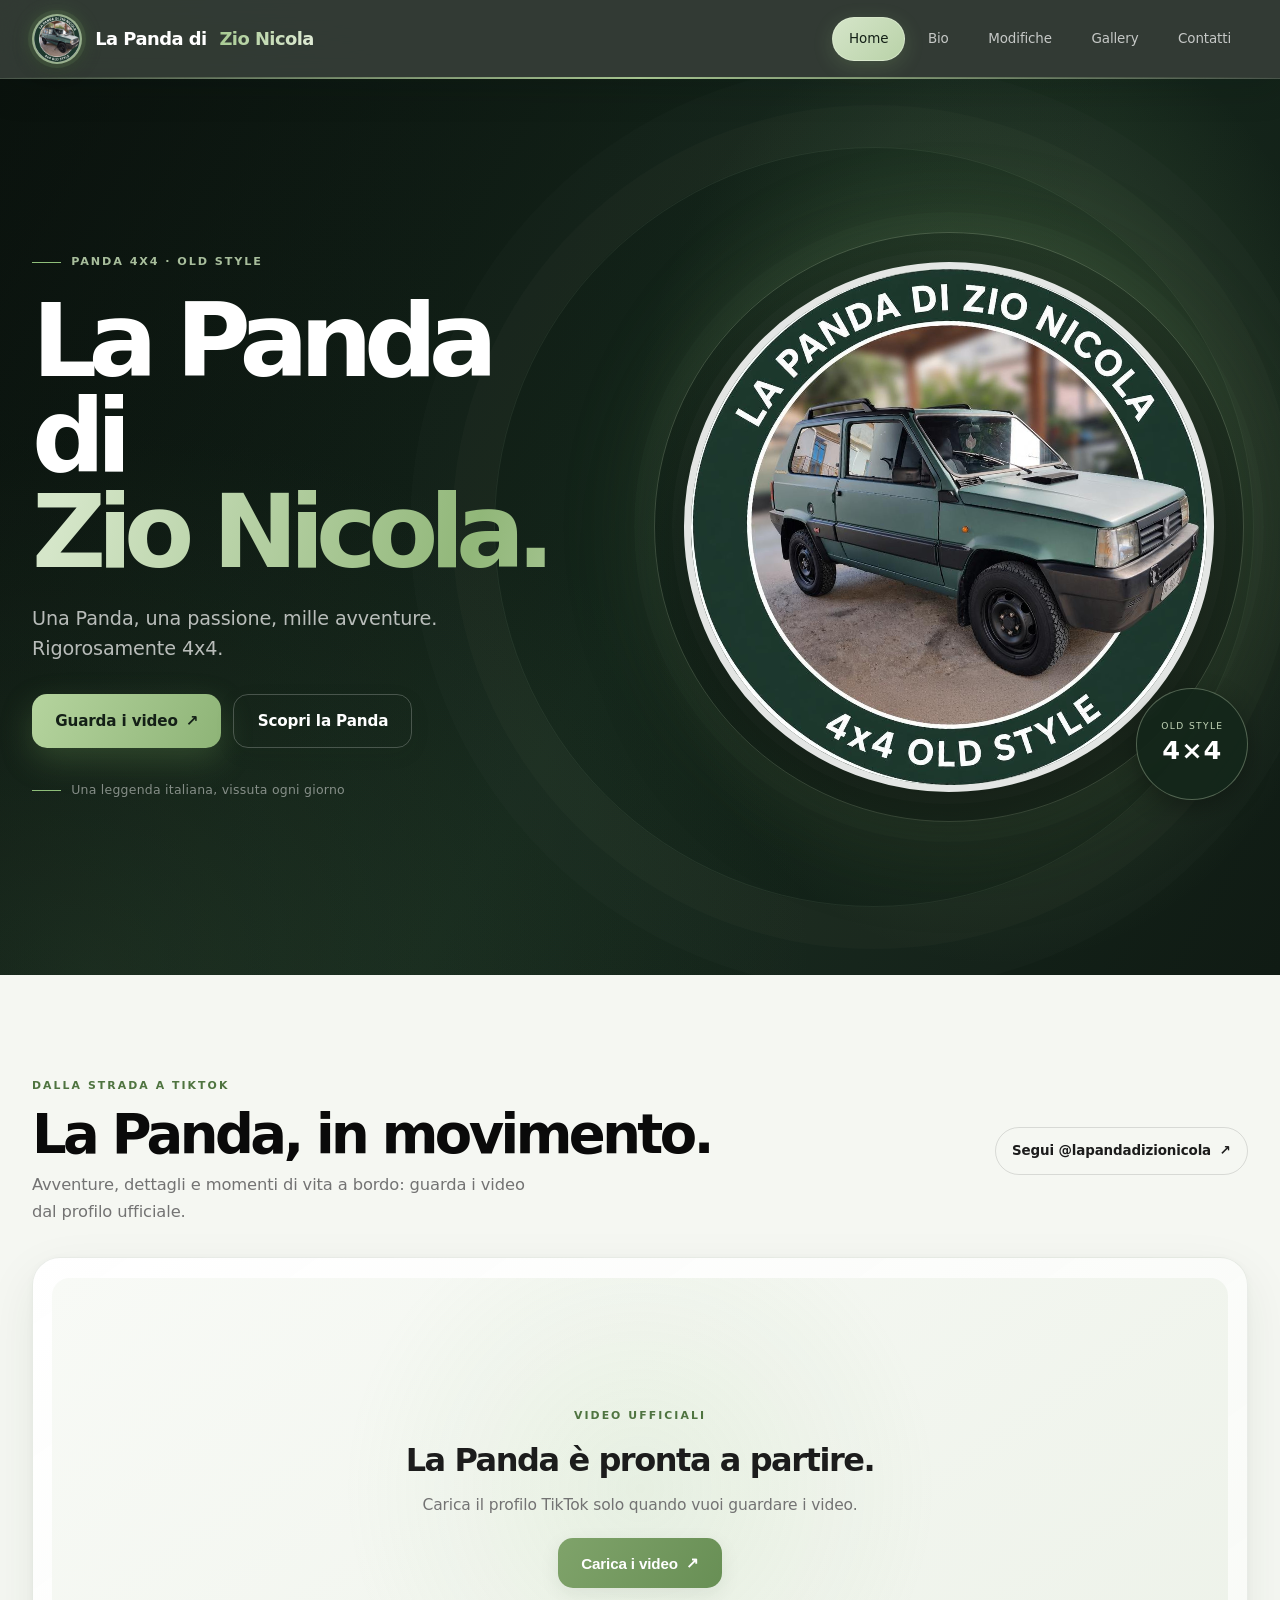
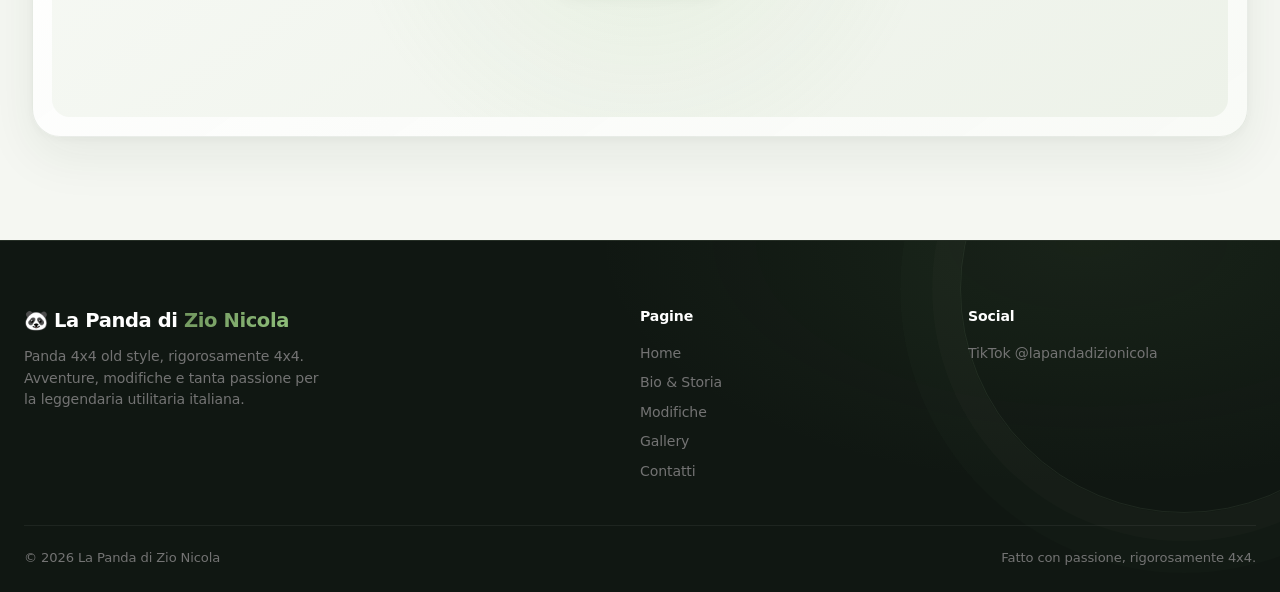
==== commit 0d6ecaef: "v44" ====
--- a/index.html
+++ b/index.html
@@ -7,6 +7,18 @@
   <meta name="description" content="Panda 4x4 old style rigorosamente 4x4. Avventure e modifiche della Panda di Zio Nicola. Guarda gli ultimi video TikTok.">
   <link rel="stylesheet" href="css/style.css">
   <link rel="icon" type="image/svg+xml" href="favicon.svg">
+  <script>
+    try {
+      var pageVisitCount = Number(localStorage.getItem('panda-page-visit-count')) || 0;
+      pageVisitCount += 1;
+      localStorage.setItem('panda-page-visit-count', String(pageVisitCount));
+      if (pageVisitCount % 3 !== 0) {
+        document.documentElement.classList.add('intro-seen');
+      }
+    } catch (error) {
+      document.documentElement.classList.add('intro-seen');
+    }
+  </script>
   <noscript><style>.site-loader { display: none !important; } body.is-loading { overflow: auto !important; }</style></noscript>
 </head>
 <body class="is-loading">
--- a/css/style.css
+++ b/css/style.css
@@ -2453,6 +2453,8 @@
 @media (max-width: 600px) {
   .gallery-heading {
     align-items: flex-start;
+    gap: 0.75rem;
+    margin-bottom: 1.1rem;
   }
 
   .gallery-heading .section-subtitle {
@@ -2460,20 +2462,87 @@
     font-size: 0.92rem;
   }
 
+  .gallery-count {
+    padding: 0.4rem 0.7rem;
+    font-size: 0.76rem;
+  }
+
   .gallery-slides {
     aspect-ratio: 4 / 3;
-    min-height: 260px;
+    min-height: 0;
   }
 
   .gallery-arrow {
-    width: 42px;
-    height: 42px;
+    width: 44px;
+    height: 44px;
+  }
+
+  .gallery-controls {
+    gap: 0.25rem;
+    padding-top: 0.85rem;
+  }
+
+  .gallery-dot {
+    display: grid;
+    flex: 0 0 28px;
+    width: 28px;
+    height: 32px;
+    place-items: center;
+    background: transparent;
+  }
+
+  .gallery-dot.is-active {
+    background: transparent;
+  }
+
+  .gallery-dot::before {
+    width: 8px;
+    height: 8px;
+    border-radius: var(--radius-full);
+    background: #cbd4c8;
+    content: "";
+    transition: width var(--transition), background var(--transition);
+  }
+
+  .gallery-dot.is-active::before {
+    width: 22px;
+    background: var(--accent);
+  }
+
+  .gallery-note {
+    margin-top: 0.65rem;
+    font-size: 0.8rem;
+    line-height: 1.55;
+  }
+}
+
+@media (max-width: 380px) {
+  .page-hero-inner {
+    grid-template-columns: minmax(0, 1fr) 68px;
+    padding-right: 0.9rem;
+    padding-left: 0.9rem;
+  }
+
+  .page-hero-inner > img {
+    width: 68px;
+  }
+
+  .page-hero h1 {
+    font-size: 1.95rem;
   }
 }
 
 /* --- Panda loading screen and gentle motion --- */
 body.is-loading {
   overflow: hidden;
+}
+
+.intro-seen .site-loader {
+  display: none !important;
+}
+
+.intro-seen body.is-loading {
+  overflow: auto;
 }
 
 .site-loader {
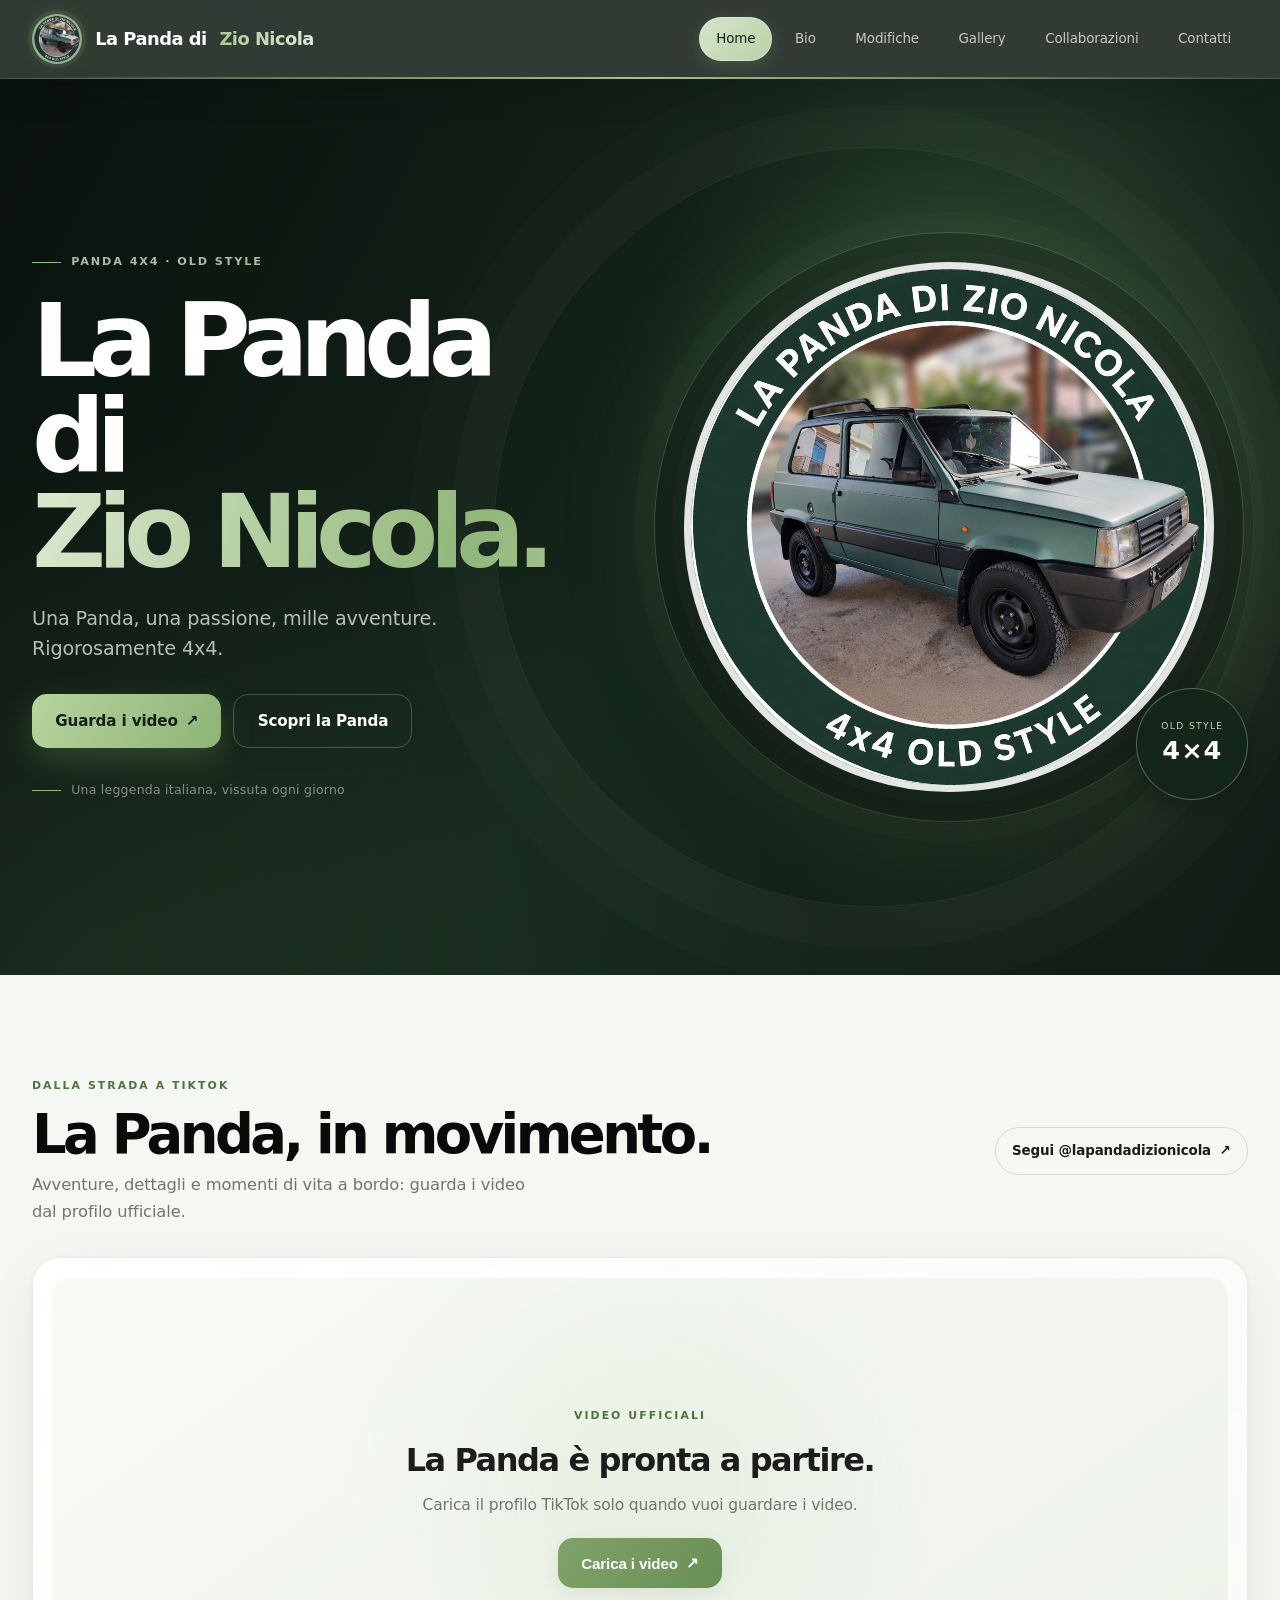
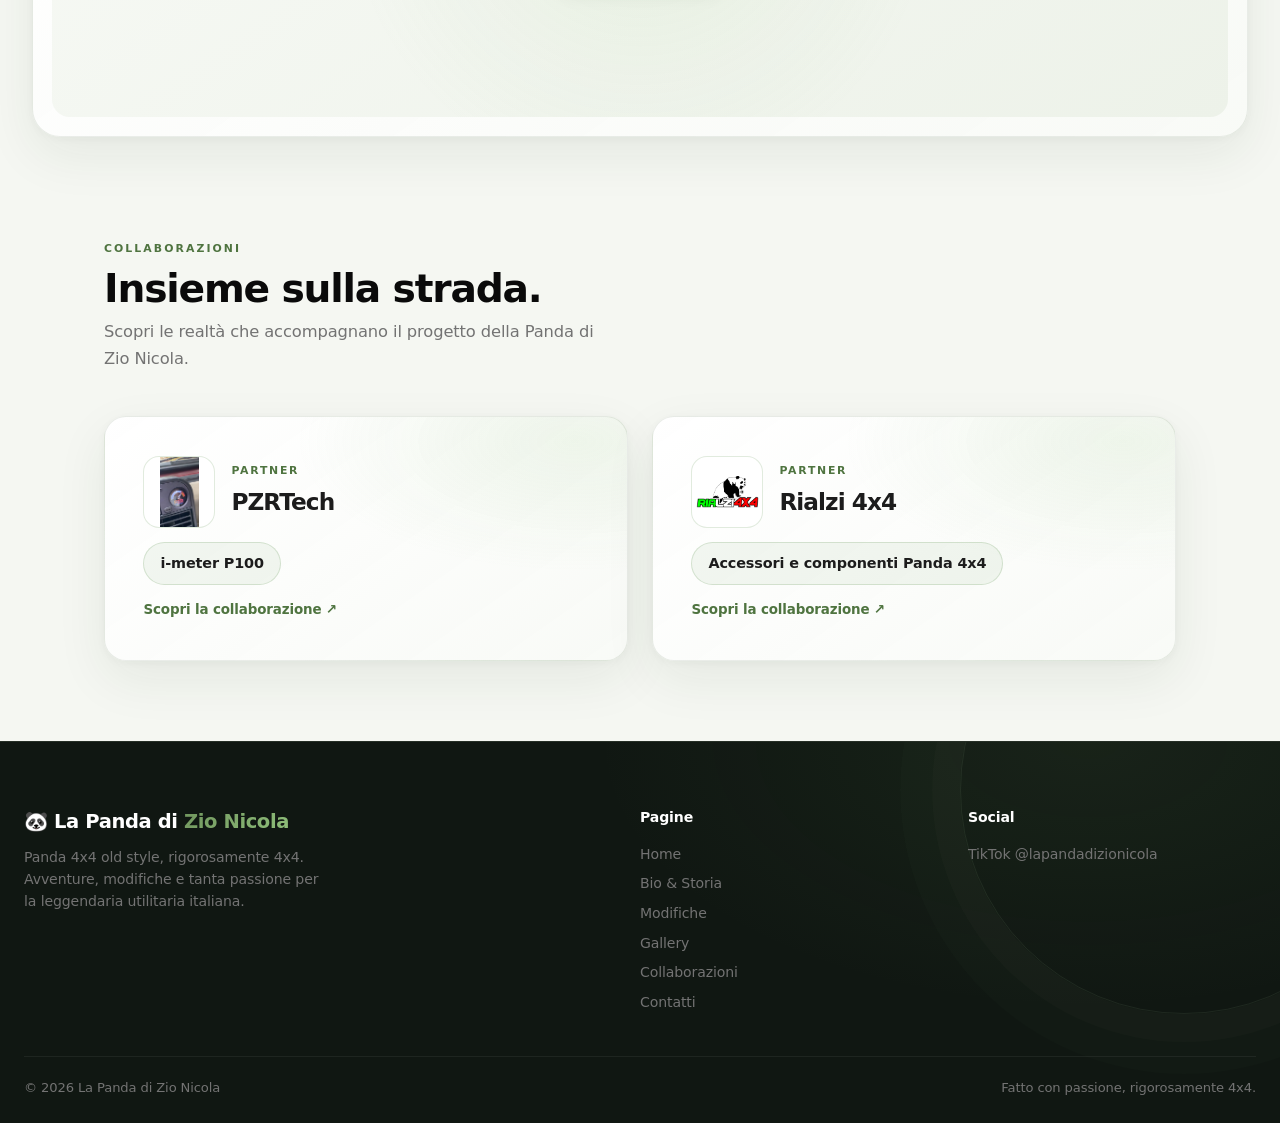
==== commit 823835ee: "v5" ====
--- a/index.html
+++ b/index.html
@@ -1,6 +1,7 @@
 <!DOCTYPE html>
 <html lang="it">
 <head>
+  <meta name="google-site-verification" content="DlG1tABhUDl9EbPX26I7Wb92DMGZ_enBdIQBBRDRj8Q" />
   <meta charset="UTF-8">
   <meta name="viewport" content="width=device-width, initial-scale=1.0">
   <title>La Panda di Zio Nicola | Home – Video TikTok</title>
@@ -46,6 +47,7 @@
         <a href="bio.html">Bio</a>
         <a href="modifiche.html">Modifiche</a>
         <a href="galleria.html">Gallery</a>
+        <a href="collaborazioni.html">Collaborazioni</a>
         <a href="contatti.html">Contatti</a>
       </nav>
     </div>
@@ -103,6 +105,36 @@
         }, { once: true });
       </script>
     </section>
+
+    <section class="container collab-section" id="collab" aria-labelledby="collab-title">
+      <div class="collab-heading">
+        <p class="section-eyebrow">COLLABORAZIONI</p>
+        <h2 class="section-title" id="collab-title">Insieme sulla strada.</h2>
+        <p class="section-subtitle">Scopri le realtà che accompagnano il progetto della Panda di Zio Nicola.</p>
+      </div>
+      <a class="collab-card" href="collaborazioni.html" aria-label="Scopri la collaborazione con PZRTech">
+        <div class="collab-brand">
+          <img class="collab-home-image" src="imm/1.jpg" alt="">
+          <div>
+            <p class="collab-label">PARTNER</p>
+            <h3>PZRTech</h3>
+          </div>
+        </div>
+        <span class="collab-product">i-meter P100</span>
+        <span class="collab-card-link" aria-hidden="true">Scopri la collaborazione ↗</span>
+      </a>
+      <a class="collab-card" href="collaborazioni.html" aria-label="Scopri la collaborazione con Rialzi 4x4">
+        <div class="collab-brand">
+          <img class="collab-home-logo" src="imm/2.png" alt="">
+          <div>
+            <p class="collab-label">PARTNER</p>
+            <h3>Rialzi 4x4</h3>
+          </div>
+        </div>
+        <span class="collab-product">Accessori e componenti Panda 4x4</span>
+        <span class="collab-card-link" aria-hidden="true">Scopri la collaborazione ↗</span>
+      </a>
+    </section>
   </main>
 
   <!-- Footer -->
@@ -118,6 +150,7 @@
         <a href="bio.html">Bio &amp; Storia</a>
         <a href="modifiche.html">Modifiche</a>
         <a href="galleria.html">Gallery</a>
+        <a href="collaborazioni.html">Collaborazioni</a>
         <a href="contatti.html">Contatti</a>
       </div>
       <div class="footer-col">
--- a/css/style.css
+++ b/css/style.css
@@ -1198,6 +1198,326 @@
   color: var(--gray-500);
 }
 
+.collab-section {
+  display: grid;
+  grid-template-columns: repeat(2, minmax(0, 1fr));
+  gap: 1.2rem 1.5rem;
+  padding-top: 0;
+  padding-bottom: 5rem;
+}
+
+.collab-heading {
+  grid-column: 1 / -1;
+  margin-bottom: 1.5rem;
+}
+
+.collab-heading .section-eyebrow {
+  margin-bottom: 0.65rem;
+}
+
+.collab-heading .section-title {
+  margin-bottom: 0.55rem;
+  font-size: clamp(1.8rem, 3.5vw, 2.45rem);
+}
+
+.collab-heading .section-subtitle {
+  margin: 0;
+}
+
+.collab-card {
+  display: grid;
+  grid-template-columns: minmax(0, 1fr);
+  justify-items: start;
+  align-content: start;
+  position: relative;
+  gap: 0.9rem;
+  padding: clamp(1.4rem, 4vw, 2.4rem);
+  border: 1px solid rgba(51,76,47,0.1);
+  border-radius: 22px;
+  background:
+    radial-gradient(ellipse at 90% 10%, rgba(143,191,122,0.13), transparent 42%),
+    linear-gradient(145deg, rgba(255,255,255,0.98), rgba(248,250,246,0.94));
+  box-shadow: 0 18px 52px rgba(30,48,31,0.075), 0 2px 8px rgba(30,48,31,0.035);
+  transition: transform var(--transition), box-shadow var(--transition), border-color var(--transition);
+}
+
+.collab-card:hover,
+.collab-card:focus-visible {
+  transform: translateY(-4px);
+  border-color: rgba(107,155,90,0.3);
+  box-shadow: 0 24px 58px rgba(30,48,31,0.12), 0 4px 12px rgba(30,48,31,0.05);
+}
+
+.collab-brand {
+  grid-column: 1 / -1;
+  display: flex;
+  align-items: center;
+  gap: 1rem;
+}
+
+.collab-home-image,
+.collab-home-logo {
+  flex: 0 0 auto;
+  width: 4.5rem;
+  height: 4.5rem;
+  border: 1px solid rgba(107,155,90,0.2);
+  border-radius: 16px;
+  background: #fff;
+}
+
+.collab-home-image {
+  object-fit: contain;
+}
+
+.collab-home-logo {
+  object-fit: contain;
+  padding: 0.2rem;
+}
+
+.collab-mark {
+  display: grid;
+  width: 3.5rem;
+  height: 3.5rem;
+  place-items: center;
+  border: 1px solid rgba(107,155,90,0.25);
+  border-radius: 16px;
+  background: var(--accent-soft);
+  color: var(--accent-hover);
+  font-size: 1.5rem;
+  font-weight: 800;
+}
+
+.collab-label {
+  margin-bottom: 0.15rem;
+  color: var(--accent-hover);
+  font-size: 0.68rem;
+  font-weight: 700;
+  letter-spacing: 0.16em;
+}
+
+.collab-brand h3 {
+  color: var(--gray-900);
+  font-size: 1.45rem;
+  letter-spacing: -0.04em;
+}
+
+.collab-product {
+  max-width: 100%;
+  padding: 0.65rem 1rem;
+  border: 1px solid rgba(107,155,90,0.22);
+  border-radius: var(--radius-full);
+  background: rgba(107,155,90,0.08);
+  color: var(--gray-900);
+  font-size: 0.9rem;
+  font-weight: 700;
+  line-height: 1.4;
+}
+
+.collab-card-link {
+  justify-self: start;
+  color: var(--accent-hover);
+  font-size: 0.84rem;
+  font-weight: 700;
+  text-align: left;
+}
+
+.collab-page-hero .page-hero-inner {
+  grid-template-columns: 1fr minmax(180px, 270px);
+}
+
+.collab-hero-mark {
+  display: grid;
+  width: min(100%, 220px);
+  aspect-ratio: 1;
+  align-content: center;
+  justify-self: center;
+  border: 1px solid rgba(181,208,169,0.26);
+  border-radius: 34% 66% 56% 44% / 44% 42% 58% 56%;
+  background:
+    radial-gradient(circle at 50% 40%, rgba(143,191,122,0.25), transparent 65%),
+    rgba(255,255,255,0.035);
+  color: #d7e8ce;
+  font-size: clamp(2.2rem, 6vw, 3.8rem);
+  font-weight: 800;
+  letter-spacing: -0.07em;
+  text-align: center;
+  transform: rotate(-5deg);
+}
+
+.collab-hero-mark span {
+  display: block;
+  color: rgba(255,255,255,0.6);
+  font-size: 0.22em;
+  letter-spacing: 0.28em;
+}
+
+.collab-story {
+  padding-top: 4rem;
+  padding-bottom: 5rem;
+}
+
+.collab-story-intro {
+  max-width: 760px;
+  margin-bottom: 1.75rem;
+}
+
+.collab-story-intro .section-eyebrow {
+  margin-bottom: 0.65rem;
+}
+
+.collab-story-intro .section-title {
+  margin-bottom: 0.7rem;
+  font-size: clamp(1.8rem, 3.5vw, 2.45rem);
+}
+
+.collab-story-intro .section-subtitle {
+  margin: 0;
+}
+
+.collab-disclosure {
+  overflow: hidden;
+  border: 1px solid rgba(51,76,47,0.1);
+  border-radius: 22px;
+  background: linear-gradient(145deg, rgba(255,255,255,0.98), rgba(248,250,246,0.94));
+  box-shadow: 0 18px 52px rgba(30,48,31,0.075), 0 2px 8px rgba(30,48,31,0.035);
+}
+
+.collab-object {
+  position: relative;
+  display: flex;
+  align-items: center;
+  gap: 1.2rem;
+  padding: clamp(1.4rem, 4vw, 2.2rem);
+  cursor: pointer;
+  list-style: none;
+}
+
+.collab-object-image,
+.collab-object-logo {
+  flex: 0 0 auto;
+  width: 9rem;
+  height: 7rem;
+  overflow: hidden;
+  border: 1px solid rgba(107,155,90,0.18);
+  border-radius: 16px;
+  background: #fff;
+}
+
+.collab-object-image {
+  object-fit: contain;
+}
+
+.collab-object-logo {
+  object-fit: contain;
+  padding: 0.45rem;
+}
+
+.collab-object::-webkit-details-marker {
+  display: none;
+}
+
+.collab-object::marker {
+  content: "";
+}
+
+.collab-object-icon {
+  display: grid;
+  width: 5rem;
+  height: 5rem;
+  flex: 0 0 5rem;
+  place-items: center;
+  border: 1px solid rgba(107,155,90,0.25);
+  border-radius: 20px;
+  background:
+    radial-gradient(circle at 50% 40%, rgba(143,191,122,0.2), transparent 72%),
+    var(--accent-soft);
+  color: var(--accent-hover);
+  font-size: 1.15rem;
+  font-weight: 800;
+  letter-spacing: -0.04em;
+}
+
+.collab-object-copy {
+  display: grid;
+  gap: 0.3rem;
+}
+
+.collab-object-copy strong {
+  color: var(--gray-900);
+  font-size: clamp(1.3rem, 3vw, 1.8rem);
+  letter-spacing: -0.045em;
+}
+
+.collab-object-hint {
+  color: var(--gray-500);
+  font-size: 0.88rem;
+}
+
+.collab-disclosure-indicator {
+  display: grid;
+  width: 2.5rem;
+  height: 2.5rem;
+  flex: 0 0 2.5rem;
+  place-items: center;
+  margin-left: auto;
+  border: 1px solid rgba(107,155,90,0.2);
+  border-radius: 50%;
+  color: var(--accent-hover);
+  font-size: 1.4rem;
+  transition: transform var(--transition);
+}
+
+.collab-disclosure[open] .collab-disclosure-indicator {
+  transform: rotate(45deg);
+}
+
+.collab-detail-card {
+  margin: 0 clamp(1.4rem, 4vw, 2.2rem) clamp(1.4rem, 4vw, 2.2rem);
+  padding: clamp(1.4rem, 4vw, 2rem);
+  border: 1px solid rgba(107,155,90,0.15);
+  border-radius: 18px;
+  background: linear-gradient(145deg, #f8faf6, #edf2e9);
+  animation: card-in 0.35s both cubic-bezier(0.2,0.75,0.25,1);
+}
+
+.collab-detail-card .section-eyebrow {
+  margin-bottom: 0.55rem;
+}
+
+.collab-detail-card h3 {
+  margin-bottom: 0.6rem;
+  color: var(--gray-900);
+  font-size: 1.25rem;
+}
+
+.collab-detail-card p:not(.section-eyebrow) {
+  max-width: 760px;
+  color: var(--gray-700);
+}
+
+.collab-detail-card p:not(.section-eyebrow) + p {
+  margin-top: 0.75rem;
+}
+
+.collab-detail-card a {
+  color: var(--accent-hover);
+  font-weight: 700;
+  text-decoration: underline;
+  text-decoration-color: rgba(107,155,90,0.4);
+  text-underline-offset: 0.2em;
+}
+
+.collab-detail-card a:hover {
+  color: var(--gray-900);
+}
+
+.collab-thanks {
+  margin-top: 1.4rem;
+  color: var(--gray-500);
+  font-size: 0.94rem;
+  text-align: center;
+}
+
 @media (max-width: 768px) {
   .home-hero {
     min-height: auto;
@@ -1248,6 +1568,62 @@
     align-items: flex-start;
     flex-direction: column;
     gap: 1.1rem;
+  }
+
+  .collab-section {
+    grid-template-columns: 1fr;
+    gap: 1rem;
+    padding-bottom: 3.5rem;
+  }
+
+  .collab-card {
+    grid-template-columns: minmax(0, 1fr);
+  }
+
+  .collab-card-link {
+    margin-top: -0.25rem;
+  }
+
+  .collab-page-hero .page-hero-inner {
+    grid-template-columns: 1fr;
+  }
+
+  .collab-hero-mark {
+    width: 150px;
+    margin-top: 0.5rem;
+  }
+
+  .collab-story {
+    padding-top: 3rem;
+    padding-bottom: 3.5rem;
+  }
+
+  .collab-object {
+    align-items: flex-start;
+    flex-wrap: wrap;
+    gap: 0.85rem;
+  }
+
+  .collab-object-image,
+  .collab-object-logo {
+    width: 100%;
+    height: 12rem;
+    flex-basis: 100%;
+    border-radius: 15px;
+  }
+
+  .collab-object-logo {
+    height: 8rem;
+  }
+
+  .collab-object-hint {
+    font-size: 0.78rem;
+  }
+
+  .collab-disclosure-indicator {
+    width: 2rem;
+    height: 2rem;
+    flex-basis: 2rem;
   }
 
   .creator-section {
@@ -1483,46 +1859,49 @@
   margin-top: 2rem;
 }
 
-.form-note {
+.contact-message {
   margin-bottom: 1.2rem;
   color: var(--gray-500);
-  font-size: 0.9rem;
-}
-
-.excel-form-pending {
-  display: flex;
-  align-items: flex-start;
-  gap: 0.9rem;
-  margin: 1.4rem 0;
-  padding: 1rem;
-  border: 1px solid rgba(107,155,90,0.16);
-  border-radius: var(--radius-sm);
-  background: var(--accent-soft);
-}
-
-.excel-form-pending > span {
-  display: grid;
-  flex: 0 0 2rem;
-  width: 2rem;
-  height: 2rem;
-  place-items: center;
-  border-radius: 50%;
-  background: rgba(107,155,90,0.16);
+  font-size: 0.92rem;
+}
+
+.contact-cta-link {
+  margin-top: 0.5rem;
+}
+
+.contact-link-arrow {
+  margin-left: auto;
   color: var(--accent-hover);
+  font-size: 1.1rem;
+}
+
+.contact-collab-link {
+  display: inline-flex;
+  align-items: center;
+  gap: 0.4rem;
+  margin-top: 1.2rem;
+  color: var(--accent-hover);
+  font-size: 0.88rem;
   font-weight: 700;
-}
-
-.excel-form-pending strong {
-  display: block;
-  margin-bottom: 0.25rem;
+  text-decoration: underline;
+  text-decoration-color: rgba(107,155,90,0.35);
+  text-underline-offset: 0.2em;
+}
+
+.contact-collab-link:hover {
   color: var(--gray-900);
-  font-size: 0.9rem;
-}
-
-.excel-form-pending p {
-  color: var(--gray-700);
-  font-size: 0.84rem;
-  line-height: 1.55;
+}
+
+.faq-item a {
+  color: var(--accent-hover);
+  font-weight: 650;
+  text-decoration: underline;
+  text-decoration-color: rgba(107,155,90,0.35);
+  text-underline-offset: 0.18em;
+}
+
+.faq-item a:hover {
+  color: var(--gray-900);
 }
 
 .contact-card .btn-primary {
